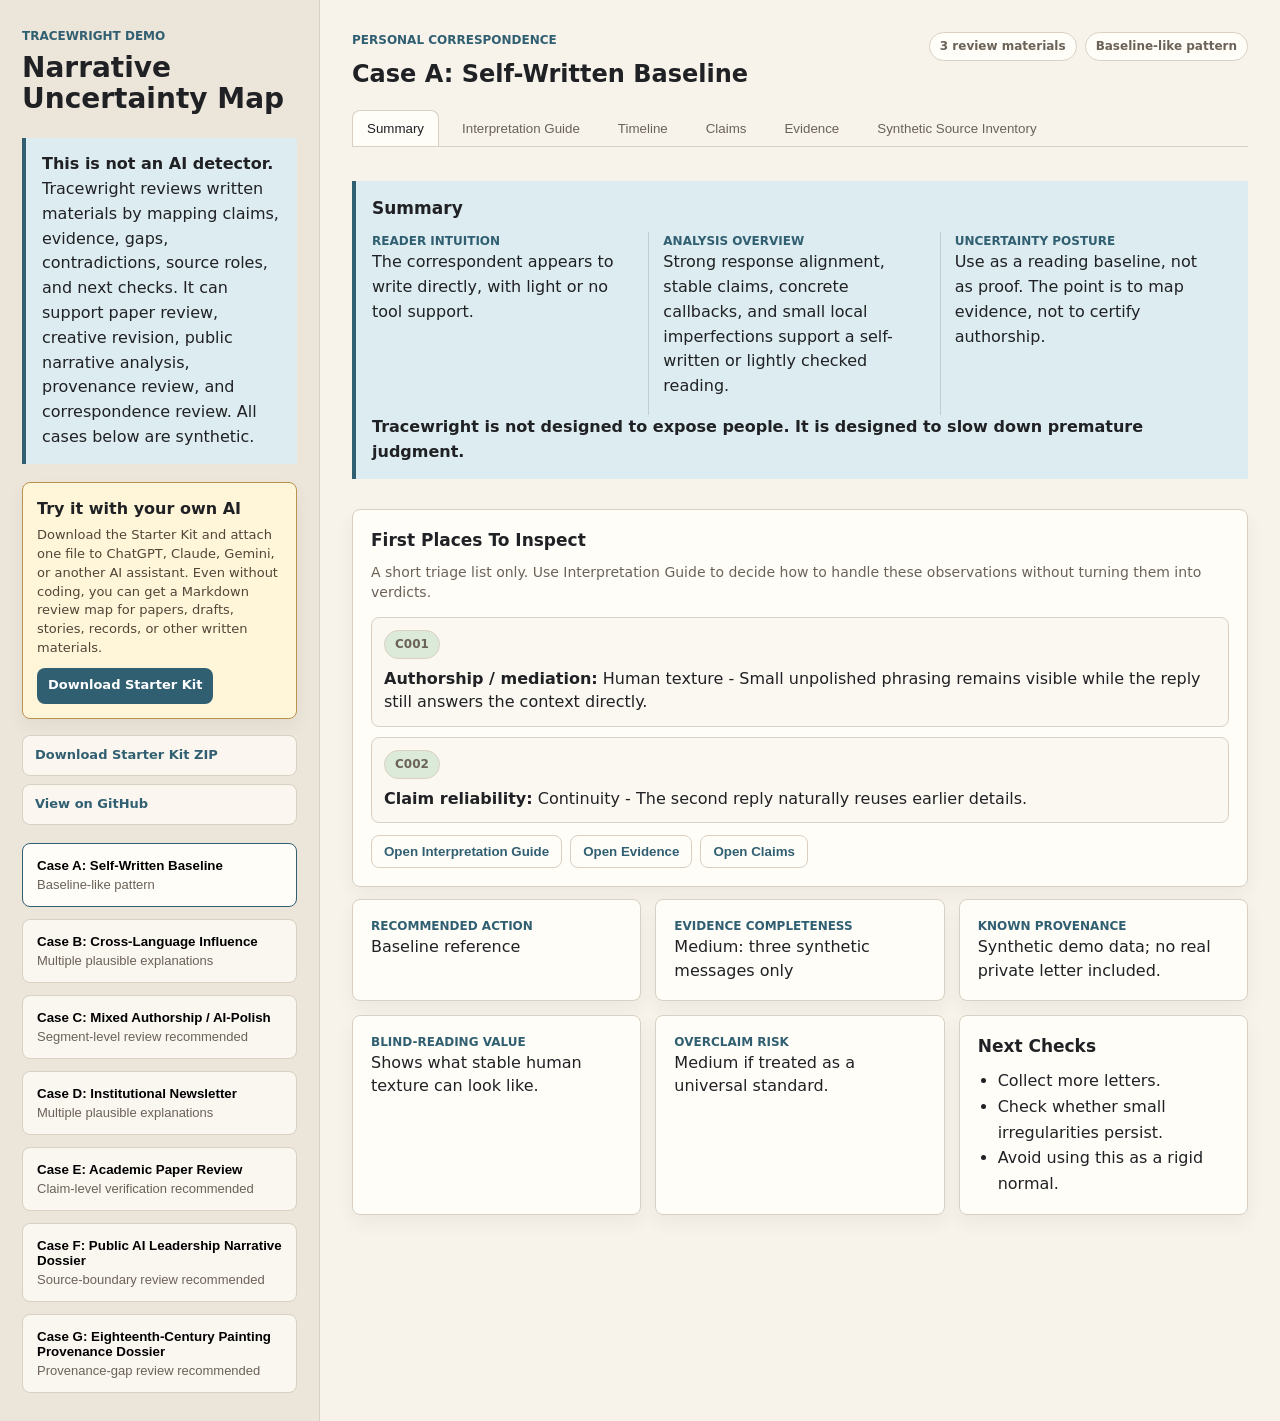
==== demo/index.html @ 45eaa17b "Highlight broad review use and starter kit" ====
<!doctype html>
<html lang="en">
<head>
  <meta charset="utf-8">
  <meta name="viewport" content="width=device-width, initial-scale=1">
  <title>Tracewright Narrative Uncertainty Map Demo</title>
  <style>
    :root {
      --paper: #f7f3eb;
      --panel: #fffdf8;
      --ink: #202124;
      --muted: #6b6258;
      --line: #d9d0c3;
      --accent: #315f72;
      --blue: #d7e3f5;
      --green: #dcebd9;
      --yellow: #f5e8bd;
      --orange: #f3cfaa;
      --gray: #e7e3dd;
      --red: #efd0c8;
      --shadow: 0 8px 18px rgba(35,31,26,.05);
    }

    * { box-sizing: border-box; }
    body {
      margin: 0;
      background: var(--paper);
      color: var(--ink);
      font-family: "Segoe UI", system-ui, sans-serif;
      line-height: 1.45;
    }
    .shell { display: grid; grid-template-columns: 320px 1fr; min-height: 100vh; }
    aside {
      padding: 28px 22px;
      background: #ece5d9;
      border-right: 1px solid var(--line);
    }
    main { padding: 32px; max-width: 1220px; }
    h1, h2, h3, p { margin-top: 0; }
    h1 { font-size: 28px; line-height: 1.1; }
    h2 { margin-bottom: 4px; }
    h3 { margin-bottom: 10px; font-size: 17px; }
    .kicker {
      margin: 0 0 8px;
      color: var(--accent);
      font-size: 12px;
      font-weight: 800;
      letter-spacing: 0;
      text-transform: uppercase;
    }
    .notice, .summary-overview {
      border-left: 4px solid var(--accent);
      background: #dcecf0;
      padding: 14px 16px;
      margin: 18px 0;
      line-height: 1.55;
    }
    .starter-card {
      border: 1px solid #b99250;
      border-radius: 8px;
      background: #fff6d9;
      padding: 14px;
      margin: 14px 0 16px;
      box-shadow: var(--shadow);
    }
    .starter-card strong { display: block; margin-bottom: 6px; }
    .starter-card p { margin-bottom: 10px; color: #504638; font-size: 13px; }
    .starter-card a {
      display: inline-flex;
      align-items: center;
      justify-content: center;
      min-height: 36px;
      border-radius: 8px;
      background: #315f72;
      color: #fff;
      padding: 8px 11px;
      font-size: 13px;
      font-weight: 800;
      text-decoration: none;
    }
    .resource-links { display: grid; gap: 8px; margin: 12px 0 18px; }
    .resource-links a {
      display: block;
      border: 1px solid var(--line);
      border-radius: 8px;
      background: rgba(255,253,248,.78);
      padding: 10px 12px;
      color: var(--accent);
      font-size: 13px;
      font-weight: 800;
      text-decoration: none;
    }
    .case-list, .stack { display: grid; gap: 12px; }
    .case-button {
      width: 100%;
      border: 1px solid var(--line);
      border-radius: 8px;
      background: rgba(255,253,248,.75);
      padding: 14px;
      text-align: left;
      cursor: pointer;
    }
    .case-button.active { border-color: var(--accent); background: var(--panel); }
    .case-button span { display: block; margin-top: 4px; color: var(--muted); font-size: 13px; }
    .header { display: flex; justify-content: space-between; gap: 16px; margin-bottom: 14px; }
    .status { display: flex; gap: 8px; flex-wrap: wrap; justify-content: flex-end; align-content: flex-start; }
    .tag, .flag {
      display: inline-flex;
      align-items: center;
      border: 1px solid var(--line);
      border-radius: 999px;
      min-height: 28px;
      padding: 5px 10px;
      background: var(--panel);
      color: var(--muted);
      font-size: 12px;
      font-weight: 700;
    }
    .green { background: var(--green); }
    .yellow { background: var(--yellow); }
    .orange { background: var(--orange); }
    .blue { background: var(--blue); }
    .gray { background: var(--gray); }
    .red { background: var(--red); }
    .tabs { display: flex; gap: 8px; flex-wrap: wrap; border-bottom: 1px solid var(--line); margin-bottom: 16px; }
    .tab {
      border: 1px solid transparent;
      border-bottom: 0;
      border-radius: 8px 8px 0 0;
      background: transparent;
      padding: 10px 14px;
      color: var(--muted);
      cursor: pointer;
    }
    .tab.active { border-color: var(--line); background: var(--panel); color: var(--ink); }
    .view { display: none; }
    .view.active { display: block; }
    .panel, .card {
      border: 1px solid var(--line);
      border-radius: 8px;
      background: var(--panel);
      box-shadow: var(--shadow);
    }
    .panel, .body { padding: 18px; }
    .panel-note { color: var(--muted); font-size: 14px; }
    .grid { display: grid; grid-template-columns: repeat(2, minmax(0, 1fr)); gap: 14px; }
    .tri { grid-template-columns: repeat(3, minmax(0, 1fr)); }
    .overview-grid { display: grid; grid-template-columns: repeat(3, minmax(0, 1fr)); gap: 14px; }
    .overview-grid article { border-right: 1px solid rgba(49,95,114,.2); padding-right: 12px; }
    .overview-grid article:last-child { border-right: 0; }
    .overview-grid span { display: block; color: var(--accent); font-size: 12px; font-weight: 800; text-transform: uppercase; }
    .overview-note { margin-bottom: 0; font-weight: 700; }
    .review-guide { display: grid; gap: 16px; }
    .guide-layout { display: grid; grid-template-columns: minmax(0, 1.45fr) minmax(260px, .55fr); gap: 14px; }
    .attention-panel, .legend-panel { border: 1px solid var(--line); border-radius: 8px; background: #fbf8f1; padding: 14px; }
    .attention-bars { display: grid; gap: 9px; margin: 10px 0 14px; }
    .bar { display: grid; grid-template-columns: 180px 1fr 52px; gap: 10px; align-items: center; }
    .track { height: 10px; border-radius: 999px; background: #ece5d9; overflow: hidden; }
    .fill { height: 100%; border-radius: 999px; }
    .fill.review { background: #af6e4d; }
    .fill.mediated { background: #567ca0; }
    .fill.anchor { background: #62835f; }
    .fill.claims { background: #b79b49; }
    .attention-definitions { display: grid; gap: 8px; margin: 10px 0 16px; color: var(--muted); font-size: 14px; }
    .attention-definitions p { margin-bottom: 0; }
    .texture-evidence-grid { display: grid; grid-template-columns: repeat(2, minmax(0, 1fr)); gap: 12px; margin: 14px 0 16px; }
    .texture-evidence-list { border: 1px solid var(--line); border-radius: 8px; background: #fffaf0; padding: 12px; }
    .texture-evidence-list h4 { margin: 0 0 8px; color: var(--muted); font-size: 12px; text-transform: uppercase; }
    .texture-evidence-item { display: grid; grid-template-columns: auto minmax(0, 1fr); gap: 6px 8px; width: 100%; border: 0; border-top: 1px solid var(--line); background: transparent; padding: 10px 0; text-align: left; cursor: pointer; }
    .texture-evidence-item:first-of-type { border-top: 0; }
    .texture-evidence-item strong { min-width: 0; overflow-wrap: anywhere; font-size: 13px; }
    .texture-evidence-item small { grid-column: 1 / -1; color: var(--muted); line-height: 1.45; }
    .texture-evidence-item .axis-source { grid-column: 1 / -1; color: var(--muted); font-size: 11px; font-weight: 800; text-transform: uppercase; }
    .texture-badge { display: inline-flex; align-items: center; min-height: 28px; border: 1px solid var(--line); border-radius: 8px; padding: 5px 9px; margin-left: 4px; color: var(--ink); font-size: 12px; font-weight: 800; }
    .evidence-card-focus { outline: 3px solid rgba(36, 105, 121, 0.45); outline-offset: 4px; box-shadow: 0 0 0 7px rgba(36, 105, 121, 0.12); }
    .legend-list { display: grid; gap: 10px; }
    .legend-item p { margin: 6px 0 0; color: var(--muted); font-size: 13px; }
    .focus-list { display: grid; gap: 10px; }
    .focus-item { border: 1px solid var(--line); border-radius: 8px; background: #fbf8f1; padding: 12px; }
    .focus-item p { margin: 8px 0 0; }
    .guide-actions { display: flex; flex-wrap: wrap; gap: 8px; margin-top: 12px; }
    .interpretation-grid { display: grid; grid-template-columns: minmax(0, 1fr) minmax(0, 1fr); gap: 14px; }
    .principle-grid { display: grid; grid-template-columns: repeat(4, minmax(0, 1fr)); gap: 12px; }
    .principle-card { border: 1px solid var(--line); border-radius: 8px; background: #fbf8f1; padding: 14px; }
    .principle-card p { margin-bottom: 0; color: var(--muted); font-size: 14px; }
    .handling-grid { display: grid; grid-template-columns: repeat(3, minmax(0, 1fr)); gap: 12px; }
    .handling-card { border: 1px solid var(--line); border-radius: 8px; background: #fffaf0; padding: 14px; }
    .handling-card p { margin-bottom: 0; color: var(--muted); font-size: 14px; }
    .text-button {
      border: 1px solid var(--line);
      border-radius: 8px;
      background: var(--panel);
      padding: 8px 12px;
      color: var(--accent);
      font-weight: 700;
      cursor: pointer;
    }
    .screening-grid { display: grid; grid-template-columns: repeat(3, minmax(0, 1fr)); gap: 14px; }
    .screening-card p { margin-bottom: 0; }
    .guide-list { margin: 8px 0 0; padding-left: 20px; line-height: 1.6; }
    .message { display: grid; grid-template-columns: 190px 1fr; }
    .message.context { background: #f2f0ec; border-style: dashed; opacity: .82; }
    .meta { padding: 18px; border-right: 1px solid var(--line); background: rgba(236,229,217,.5); }
    .flag-row { display: flex; gap: 8px; flex-wrap: wrap; }
    blockquote { margin: 0 0 14px; border-left: 4px solid var(--accent); background: #f4efe5; padding: 14px 16px; line-height: 1.6; }
    .marked { margin: 14px 0; border: 1px solid var(--line); border-radius: 8px; background: #fffaf0; padding: 14px; }
    .mark { display: grid; grid-template-columns: 180px 170px 1fr; gap: 10px; margin-top: 10px; }
    code { background: var(--orange); border-radius: 6px; padding: 4px 7px; white-space: normal; }
    .box { border: 1px solid var(--line); border-radius: 8px; background: #fbf8f1; padding: 14px; }
    .source-table { width: 100%; border-collapse: collapse; }
    .source-table th, .source-table td { border-bottom: 1px solid var(--line); padding: 12px; text-align: left; vertical-align: top; }
    .source-table th { color: var(--muted); font-size: 12px; text-transform: uppercase; }
    .claim-status { min-width: 130px; }
    @media (max-width: 980px) {
      .shell, .message, .grid, .tri, .mark, .overview-grid, .guide-layout, .screening-grid, .interpretation-grid, .principle-grid, .handling-grid { grid-template-columns: 1fr; }
      .texture-evidence-grid { grid-template-columns: 1fr; }
      main { padding: 22px; }
      aside { border-right: 0; border-bottom: 1px solid var(--line); }
      .bar { grid-template-columns: 1fr; }
      .header { display: block; }
      .status { justify-content: flex-start; }
    }
  </style>
</head>
<body>
  <div class="shell">
    <aside>
      <p class="kicker">Tracewright Demo</p>
      <h1>Narrative Uncertainty Map</h1>
      <div class="notice">
        <strong>This is not an AI detector.</strong><br>
        Tracewright reviews written materials by mapping claims, evidence, gaps, contradictions, source roles, and next checks. It can support paper review, creative revision, public narrative analysis, provenance review, and correspondence review. All cases below are synthetic.
      </div>
      <div class="starter-card">
        <strong>Try it with your own AI</strong>
        <p>Download the Starter Kit and attach one file to ChatGPT, Claude, Gemini, or another AI assistant. Even without coding, you can get a Markdown review map for papers, drafts, stories, records, or other written materials.</p>
        <a href="downloads/tracewright-narrative-starter-kit-v0.2.zip" download>Download Starter Kit</a>
      </div>
      <div class="resource-links">
        <a href="downloads/tracewright-narrative-starter-kit-v0.2.zip" download>Download Starter Kit ZIP</a>
        <a href="https://github.com/ayakoredon/tracewright-narrative-uncertainty-map">View on GitHub</a>
      </div>
      <div id="caseList" class="case-list"></div>
    </aside>
    <main>
      <header class="header">
        <div>
          <p class="kicker" id="stage">Demo case</p>
          <h2 id="name">Case</h2>
        </div>
        <div class="status">
          <span class="tag" id="count">0 materials</span>
          <span class="tag" id="level">Review posture</span>
        </div>
      </header>
      <nav class="tabs">
        <button class="tab active" data-view="summary">Summary</button>
        <button class="tab" data-view="interpretation">Interpretation Guide</button>
        <button class="tab" data-view="timeline">Timeline</button>
        <button class="tab" data-view="claims">Claims</button>
        <button class="tab" data-view="evidence">Evidence</button>
        <button class="tab" data-view="sources">Synthetic Source Inventory</button>
      </nav>
      <section id="summary" class="view active"></section>
      <section id="interpretation" class="view"></section>
      <section id="timeline" class="view"></section>
      <section id="claims" class="view"></section>
      <section id="evidence" class="view"></section>
      <section id="sources" class="view"></section>
    </main>
  </div>

<script>
const cases = [
  {
    id: "baseline",
    name: "Case A: Self-Written Baseline",
    stage: "Personal correspondence",
    level: "Baseline-like pattern",
    intuition: "The correspondent appears to write directly, with light or no tool support.",
    overview: "Strong response alignment, stable claims, concrete callbacks, and small local imperfections support a self-written or lightly checked reading.",
    posture: "Use as a reading baseline, not as proof. The point is to map evidence, not to certify authorship.",
    screening: {
      recommended_action: "Baseline reference",
      evidence_completeness: "Medium: three synthetic messages only",
      known_provenance: "Synthetic demo data; no real private letter included.",
      blind_reading_value: "Shows what stable human texture can look like.",
      overclaim_risk: "Medium if treated as a universal standard.",
      next_checks: ["Collect more letters.", "Check whether small irregularities persist.", "Avoid using this as a rigid normal."]
    },
    guide: {
      texture: { human: 4, machine: 1, total: 5 },
      lanes: { authorship: 2, claims: 2, disclosure: 1, total: 5, pressure: "Low" },
      focus: [
        ["green", "C001", "Authorship / mediation", "Human texture", "Small unpolished phrasing remains visible while the reply still answers the context directly."],
        ["green", "C002", "Claim reliability", "Continuity", "The second reply naturally reuses earlier details."]
      ]
    },
    claims: [
      ["Works in a local technical business.", "Verifiable background claim", "First appeared", "Stable"],
      ["Learned Japanese for personal reasons.", "Self-history claim", "Repeated with detail", "Stable"],
      ["May use grammar checking.", "Tool-use possibility", "Unknown", "Ask only if relevant"]
    ],
    messages: [
      ["A001", "Reviewer / context", "context", "2026-04-01", "synthetic:A001", "The reviewer asks about local work, music, and language learning.", ["Context only"]],
      ["C001", "Correspondent / target", "target", "2026-04-03", "synthetic:C001", "The correspondent answers directly, gives concrete work details, and asks a specific return question.", ["Stable", "Direct response", "Human texture"]],
      ["C002", "Correspondent / target", "target", "2026-04-10", "synthetic:C002", "The second reply reuses earlier details naturally and keeps the same uneven but fluent style.", ["Continuity", "Stable style"]]
    ],
    evidence: [
      ["Human Texture", "green", "synthetic:C001", "I tried to explain it better, but maybe I make the sentence too long...", [["make the sentence too long", "non-native phrasing", "A small local irregularity remains in an otherwise clear sentence."]], ["The phrase is clear but not polished flat.", "The writer process is visible.", "This supports human texture but does not prove authorship."], ["A tool could preserve original phrasing.", "A non-native writer may also use grammar checking."], "human"]
    ]
  },
  {
    id: "translation",
    name: "Case B: Cross-Language Influence",
    stage: "Personal correspondence",
    level: "Multiple plausible explanations",
    intuition: "The voice feels personal, but the English surface may be translation-supported.",
    overview: "Specific memories and continuity appear alongside collocation and syntax that may show source-language transfer.",
    posture: "Do not treat translation as deception. Ask what layer was translated, checked, or rewritten.",
    screening: {
      recommended_action: "Writing-workflow clarification",
      evidence_completeness: "Medium",
      known_provenance: "Synthetic demo data.",
      blind_reading_value: "Shows how cross-language influence differs from AI-polished composition.",
      overclaim_risk: "High if cross-language English is treated as AI generation.",
      next_checks: ["Ask writing-language workflow gently.", "Compare supported and unsupported passages.", "Track continuity independent of grammar."]
    },
    guide: {
      texture: { human: 3, machine: 2, total: 5 },
      lanes: { authorship: 3, claims: 1, disclosure: 2, total: 5, pressure: "Moderate" },
      focus: [
        ["blue", "C001", "Authorship / mediation", "Cross-language influence", "The English surface has local friction, but the content remains personal and responsive."],
        ["yellow", "C001", "Disclosure / provenance", "Workflow unknown", "The next useful question is how the text was written or translated."]
      ]
    },
    claims: [
      ["Writes in English or translates into English.", "Process claim", "Unknown", "Verify gently"],
      ["Has personal memories connected to the topic.", "Experience claim", "Supported by detail", "Stable"],
      ["The English surface reflects source-language influence.", "Analytic observation", "Observed once", "Low-confidence"]
    ],
    messages: [
      ["A001", "Reviewer / context", "context", "2026-04-04", "synthetic:A001", "The reviewer asks whether the correspondent writes directly in English or translates.", ["Context only"]],
      ["C001", "Correspondent / target", "target", "2026-04-06", "synthetic:C001", "The correspondent gives a personal answer but uses unusual collocations and direct source-language structure.", ["Cross-language influence", "Stable", "Verify gently"]]
    ],
    evidence: [
      ["Cross-Language Influence", "blue", "synthetic:C001", "I am respectful for this old music, but I cannot imagine how it is living in your day.", [["respectful for", "preposition drift", "Clear meaning, unusual English collocation."], ["how it is living", "source-language shaping", "Possibly source-language structure carried into English."]], ["The content is personal and responsive.", "The English surface contains local non-native friction.", "This supports cross-language uncertainty, not AI authorship."], ["Direct non-native English.", "Machine translation with light editing.", "Human translation preserving source structure."], "human"]
    ]
  },
  {
    id: "mixed",
    name: "Case C: Mixed Authorship / AI-Polish",
    stage: "Correspondence plus domain content",
    level: "Segment-level review recommended",
    intuition: "Short domain-specific parts feel personal; longer reflective passages feel polished.",
    overview: "Operational domain details remain grounded, while longer reflective passages show editorial or AI-polish signals.",
    posture: "Avoid one label for the whole person. Separate domain turns, emotional response, and polished prose.",
    screening: {
      recommended_action: "Segment-level review",
      evidence_completeness: "Medium-high",
      known_provenance: "Synthetic demo data.",
      blind_reading_value: "Shows why mixed-composition analysis matters.",
      overclaim_risk: "High if the polished passage is used to judge every message.",
      next_checks: ["Compare short and long segments.", "Ask drafting workflow naturally.", "Preserve domain-specific evidence separately."]
    },
    guide: {
      texture: { human: 3, machine: 4, total: 5 },
      lanes: { authorship: 4, claims: 2, disclosure: 2, total: 5, pressure: "High" },
      focus: [
        ["blue", "C001", "Authorship / mediation", "AI / editorial polish", "The reflective sentence is compact, balanced, and more polished than the operational material."],
        ["green", "C001", "Claim reliability", "Domain anchor", "The chess correction should be reviewed separately from the literary surface."]
      ]
    },
    claims: [
      ["The chess correction follows the current board state.", "Domain claim", "Source-grounded", "Stable"],
      ["The literary interpretation is polished and general.", "Style observation", "Segment-specific", "Review"],
      ["Different segments may have different creation histories.", "Mediation hypothesis", "Plausible", "Do not overclaim"]
    ],
    messages: [
      ["A001", "Reviewer / context", "context", "2026-04-05", "synthetic:A001", "The reviewer asks about a novel and continues a slow chess game.", ["Context only"]],
      ["C001", "Correspondent / target", "target", "2026-04-06", "synthetic:C001", "The reply contains a precise chess correction and a polished literary reflection.", ["Domain anchor", "AI/editorial polish?", "Segment split"]]
    ],
    evidence: [
      ["AI / Editorial Polish", "blue", "synthetic:C001", "The refuge becomes a quiet cage, a poetic punishment for refusing growth.", [["quiet cage", "aphoristic polish", "Compact literary metaphor."], ["poetic punishment", "balanced evaluative phrase", "Smooth review-like cadence."]], ["The prose is more polished than earlier operational messages.", "The same message also contains domain-specific handling.", "This supports a mixed-composition hypothesis."], ["Careful human drafting.", "Human prose edited by AI.", "AI-generated reflection plus personal insertion."], "machine"],
      ["Domain Authorship Anchor", "green", "synthetic:C001", "You wrote Nd2, but from this position I think you meant Nbd2.", [["Nbd2", "domain-specific correction", "Requires tracking the game state."]], ["The correction is operational and specific.", "It differs from the polished literary cadence.", "Analyze it separately from the prose surface."], ["A domain tool could assist, but no evidence requires that."], "human"]
    ]
  },
  {
    id: "newsletter",
    name: "Case D: Institutional Newsletter",
    stage: "Public document",
    level: "Multiple plausible explanations",
    intuition: "No reader intuition supplied. Blind review mode.",
    overview: "The document appears source-rich and institutionally edited. Final English may include translation, editorial smoothing, or AI assistance.",
    posture: "Separate source provenance, fact-checking, cross-language surface, and final prose polish.",
    screening: {
      recommended_action: "Workflow review",
      evidence_completeness: "Medium",
      known_provenance: "Synthetic demo data modeled as a public newsletter.",
      blind_reading_value: "Shows how this method can extend beyond personal letters.",
      overclaim_risk: "High if polished institutional English is treated as AI authorship.",
      next_checks: ["Compare source notes and final article.", "Ask whether translation or AI tools were used.", "Fact-check claims separately."]
    },
    guide: {
      texture: { human: 3, machine: 3, total: 5 },
      lanes: { authorship: 3, claims: 4, disclosure: 3, total: 5, pressure: "Moderate" },
      focus: [
        ["green", "D001", "Claim reliability", "Source-backed specificity", "Material details point to a source layer that should be kept separate from the final prose layer."],
        ["yellow", "D001", "Authorship / mediation", "Low-confidence surface signal", "Formal collocations are weak clues without workflow evidence."]
      ]
    },
    claims: [
      ["The cassette contains two platform versions.", "Material fact", "Source-backed", "Verify with archive record"],
      ["The materials are available for consultation.", "Access claim", "Public-facing", "Verify"],
      ["Final English may hide source-language workflow.", "Method caution", "Low-confidence", "Use provenance evidence"]
    ],
    messages: [
      ["D001", "Document / target", "target", "2026-04-20", "synthetic:D001", "A public newsletter combines archive object metadata, historical framing, and a polished support appeal.", ["Institutional template", "Archive specificity", "Editorial polish"]]
    ],
    evidence: [
      ["Source-Backed Specificity", "green", "synthetic:D001", "The original cassette contains two platform versions on opposite sides, catalogued under the same acquisition record.", [["opposite sides", "material detail", "Physical-object detail suggests source notes or archive knowledge."], ["acquisition record", "provenance cue", "Links final prose to archival practice."]], ["The detail is too specific for generic promotional prose.", "It may come from human notes later edited or translated.", "Source layer and sentence layer should be separated."], ["A well-prompted AI could rewrite supplied source notes."], "human"],
      ["Low-Confidence Surface Signal", "yellow", "synthetic:D001", "These materials served for the preparation of this article and are available for consultation.", [["served for the preparation", "collocation heaviness", "Possible translation or institutional English; low confidence."], ["available for consultation", "formal register", "Could be human institutional phrasing."]], ["Final English is clean enough that source language is not detectable with confidence.", "Small collocation clues are weak alone.", "Workflow evidence matters more than surface guessing."], ["Human non-native English.", "Human translation.", "LLM translation plus human check.", "Institutional style."], "none"]
    ]
  },
  {
    id: "academic",
    name: "Case E: Academic Paper Review",
    stage: "Research article",
    level: "Claim-level verification recommended",
    intuition: "No reader intuition supplied. Blind review mode.",
    overview: "The paper has a coherent scholarly surface, but several claims require source-level verification before the argument should be relied on.",
    posture: "Separate prose polish from research reliability. A fluent academic surface can coexist with weak methods, unsupported citations, or overgeneralized conclusions.",
    screening: {
      recommended_action: "Claim-level verification before citation or reuse",
      evidence_completeness: "Medium: abstract, method excerpt, and conclusion excerpt only",
      known_provenance: "Synthetic demo paper; no real unpublished manuscript included.",
      blind_reading_value: "Shows how the same framework can review academic material without reducing it to authorship.",
      overclaim_risk: "High if polished prose is mistaken for methodological strength.",
      next_checks: ["Trace each quantitative claim to method and table support.", "Check whether cited studies actually support the operational definition.", "Ask for dataset, inclusion criteria, and coding protocol."]
    },
    guide: {
      texture: { human: 2, machine: 3, total: 5 },
      lanes: { authorship: 2, claims: 5, disclosure: 1, total: 5, pressure: "High" },
      focus: [
        ["orange", "P002", "Claim reliability", "Method specificity gap", "The sample and coding procedure are not detailed enough to carry the conclusion."],
        ["orange", "P003", "Claim reliability", "Overgeneralization risk", "A limited corpus is used to make a broad institutional workflow claim."],
        ["blue", "P001", "Authorship / mediation", "Polished academic surface", "The prose is smooth, but that is secondary to evidence support."]
      ]
    },
    claims: [
      ["The study uses a 42-document corpus.", "Method claim", "Partially specified", "Verify sampling protocol"],
      ["The proposed review workflow improved analyst accuracy by 31%.", "Quantitative result", "Requires table support", "Verify"],
      ["The findings generalize to institutional review workflows.", "Scope claim", "Overextended from excerpt", "Review"],
      ["Prior studies establish the same operational definition of narrative provenance.", "Citation claim", "Citation support unknown", "Verify cited sources"]
    ],
    messages: [
      ["P001", "Paper / abstract", "target", "2026-05-02", "synthetic:P001", "The abstract introduces a narrative-provenance review method and reports improved analyst performance.", ["Scholarly surface", "Quantitative claim", "Claim review"]],
      ["P002", "Paper / methods", "target", "2026-05-02", "synthetic:P002", "The methods section describes a 42-document corpus but gives limited sampling and coding detail.", ["Method gap", "Verify dataset"]],
      ["P003", "Paper / conclusion", "target", "2026-05-02", "synthetic:P003", "The conclusion generalizes from the limited corpus to institutional review workflows.", ["Scope expansion", "Review"]]
    ],
    evidence: [
      ["Method Specificity Gap", "orange", "synthetic:P002", "We selected forty-two documents representative of the field and coded them for provenance ambiguity.", [["representative of the field", "sampling claim", "The population and selection method are not defined."], ["coded them", "method compression", "No coder count, codebook, or agreement metric is visible in the excerpt."]], ["The sentence makes a methodological claim but leaves the sampling frame underspecified.", "The reader cannot yet tell whether the corpus supports the result.", "This is a claim-reliability issue, not an authorship judgment."], ["Details may appear elsewhere in the paper.", "Supplementary materials may contain the protocol.", "This may be an excerpt-level limitation."], "none"],
      ["Overgeneralization Risk", "orange", "synthetic:P003", "These results demonstrate that narrative-provenance mapping can improve institutional review workflows across domains.", [["demonstrate", "strong causal verb", "The excerpt supports caution better than proof."], ["across domains", "scope expansion", "The claim reaches beyond the visible corpus description."]], ["The conclusion uses stronger language than the visible method supports.", "This should prompt source and scope review before citation.", "The issue is evidential strength rather than whether the prose is human or AI-written."], ["The full paper may include cross-domain validation.", "The authors may be using demonstration in a softer rhetorical sense."], "machine"],
      ["Citation Support Check", "yellow", "synthetic:P001", "Prior work has established narrative provenance as a stable operational category.", [["established", "citation strength", "A broad literature claim needs source-level checking."], ["stable operational category", "definition claim", "The definition may vary across fields."]], ["The phrase signals a literature-foundation claim.", "A reviewer should inspect whether the cited sources actually use the same definition.", "This belongs in the claim lane even if the writing style is polished."], ["The literature review may define the term carefully later.", "The abstract may compress a nuanced discussion."], "none"]
    ]
  },
  {
    id: "public_figures",
    name: "Case F: Public AI Leadership Narrative Dossier",
    stage: "Public-source narrative review",
    level: "Source-boundary review recommended",
    intuition: "No private reader intuition supplied. This demo uses public materials about AI leaders to show how Tracewright separates authored statements, corporate pages, external reporting, adversarial sources, and source-inventory gaps.",
    overview: "The useful question is not whether one public figure is consistent or inconsistent in the abstract. The review task is to map which source said what, in what role, at what time, and with what evidentiary weight.",
    posture: "Do not collapse a public person, their company, a news report, a competitor statement, and a technical paper into one flat narrative. Treat this as source-boundary and chronology review, not personality judgment.",
    screening: {
      recommended_action: "Source-boundary and chronology review",
      evidence_completeness: "Low-medium: representative public sources only, not a complete biography or fact investigation",
      known_provenance: "Public web materials: authored essays/posts, company pages, collective open letters, and external or adversarial sources.",
      blind_reading_value: "Shows how the same uncertainty-map method can review public narratives without becoming a reputational verdict.",
      overclaim_risk: "High if company claims, reported remarks, external allegations, and adversarial statements are attributed directly to a person without source-role labels.",
      next_checks: ["Keep direct authored texts separate from company policy pages.", "Treat external reporting and adversarial statements as attributed sources, not settled fact.", "Build dated timelines before asserting contradiction.", "Use primary filings, transcripts, or full article text before escalating claims."]
    },
    guide: {
      texture: { human: 4, machine: 2, total: 5 },
      lanes: { authorship: 4, claims: 5, disclosure: 4, total: 5, pressure: "High" },
      focus: [
        ["orange", "PF003", "Disclosure / provenance", "Source-role boundary", "A competitor or adversarial company page can be evidence-bearing while still requiring attribution and corroboration."],
        ["orange", "PF004", "Claim reliability", "Chronology pressure", "A public safety posture and later product acceleration should be reviewed as a dated implementation question, not as an instant contradiction."],
        ["blue", "PF002", "Authorship / mediation", "Corporate-policy layer", "Company policy pages may reflect an organization, not one individual author's personal statement."]
      ]
    },
    claims: [
      ["Authored essays or blog posts can support a person's stated position at a date.", "Source-boundary claim", "Supported by public sources", "Stable"],
      ["Corporate policy pages should not automatically be treated as single-person statements.", "Method claim", "General review rule", "Stable"],
      ["External reporting and adversarial statements require attribution and corroboration.", "Reliability claim", "High-priority rule", "Review"],
      ["Apparent changes in AI policy posture should be tested through chronology before being called contradictions.", "Chronology claim", "Review method", "Review"]
    ],
    messages: [
      ["PF001", "Authored essay / public post", "target", "2024-2026", "public:authored-essays", "Representative authored materials include Dario Amodei essays and Sam Altman blog posts. They can anchor dated self-positioning but not every company action.", ["Authored layer", "Date anchor"]],
      ["PF002", "Company policy / product page", "target", "2025-2026", "public:company-pages", "Representative company materials include Anthropic policy pages and xAI product/company pages. They show organizational posture and implementation claims.", ["Corporate layer", "Implementation claim"]],
      ["PF003", "External or adversarial source", "target", "2024-2026", "public:external-sources", "External reporting, open letters, and competitor statements may be important, but each needs role labeling and corroboration.", ["Source boundary", "Attribution required"]],
      ["PF004", "Chronology map", "target", "2023-2026", "public:timeline", "A public narrative may change over time as models, companies, law, risk perception, and competition change. The first review step is dated mapping.", ["Chronology", "Review pressure"]]
    ],
    evidence: [
      ["Authored-position anchor", "green", "public:authored-essays", "A signed essay or personal blog post can anchor that a person publicly held or framed a position at a given time.", [["signed essay", "source role", "Authored text is stronger for self-positioning than for proving implementation."], ["at a given time", "chronology", "The date matters before consistency is assessed."]], ["This is useful human/source texture because the source role is clear.", "It should not be expanded to every corporate action or later media narrative.", "The review should preserve the distinction between position, aspiration, and implementation."], ["A post may be edited, ghost-edited, or strategically framed.", "A public post may omit internal constraints or later changes."], "human"],
      ["Corporate-policy boundary", "blue", "public:company-pages", "Company pages and policy announcements can describe commitments, product posture, or safety processes, but they are organizational documents.", [["company pages", "organizational source", "Do not treat as a single individual's direct authored claim."], ["commitments", "implementation claim", "Requires evidence of actual process or enforcement."]], ["The source can be public and useful while still being role-bound.", "This belongs in Disclosure / provenance because authority depends on source type.", "Tracewright should keep the corporate layer visible."], ["The leader may have approved the page.", "A policy may reflect legal, communications, or team drafting."], "machine"],
      ["Adversarial-source warning", "orange", "public:adversarial-source", "A competitor statement, lawsuit-position page, or strongly interested source may contain useful documents while still requiring attribution and corroboration.", [["competitor statement", "source boundary", "Evidence-bearing does not mean neutral."], ["requires attribution", "handling rule", "Claims should remain attached to the source until checked."]], ["This is a central public-figure dossier risk.", "The source may contain real records, but framing can be strategic.", "The dashboard should prevent the reader from silently absorbing it as neutral biography."], ["The adversarial source may be accurate.", "The opposing side may dispute or contextualize it.", "Court filings or primary documents may settle part of the record."], "none"],
      ["Chronology / implementation pressure", "orange", "public:timeline", "A safety-warning statement, later product launch, government deployment claim, or regulation proposal may look inconsistent unless placed in a dated timeline with role labels.", [["safety-warning statement", "early posture", "Could be collective, personal, or company-level."], ["later product launch", "implementation layer", "Should be compared with actual safeguards and dates."], ["dated timeline", "review method", "Chronology comes before contradiction."]], ["The same person can hold risk concerns while building products; that is tension, not automatically contradiction.", "The review should ask whether implementation evidence matches the public risk posture.", "This card shows how Tracewright slows reputational judgment."], ["The timeline may reveal a genuine contradiction.", "Product or policy details may resolve the tension.", "External reporting may be incomplete."], "human"]
    ]
  },
  {
    id: "painting_provenance",
    name: "Case G: Eighteenth-Century Painting Provenance Dossier",
    stage: "Art provenance review",
    level: "Provenance-gap review recommended",
    intuition: "No private collector file is included. This synthetic case shows how Tracewright can review a mixed dossier around an old painting without turning uncertainty into a verdict about authenticity or ownership.",
    overview: "The dossier contains several useful anchors, but the chain is not continuous. A studio ledger, a nineteenth-century diary, an auction record, a wartime gap, a later researcher note, and a conservation memo each answer different questions and carry different evidentiary weight.",
    posture: "Do not collapse attribution, ownership history, wartime custody, and current title into one confidence label. The next responsible step is to separate source roles, date each claim, and identify which gaps are ordinary archival loss versus high-stakes provenance risk.",
    screening: {
      recommended_action: "Provenance-gap and claim-boundary review",
      evidence_completeness: "Medium-low: synthetic source excerpts only, with intentional gaps in the chain of custody",
      known_provenance: "Synthetic demo dossier; no real artwork, collector, archive, or private ownership file is included.",
      blind_reading_value: "Shows how Tracewright handles historical records, conflicting descriptions, and archival silence without forcing a binary conclusion.",
      overclaim_risk: "High if the studio ledger, diary, auction catalogue, and modern researcher note are treated as one continuous proof chain.",
      next_checks: ["Separate attribution evidence from ownership evidence.", "Compare the diary description with the auction catalogue and physical painting.", "Map the 1939-1947 gap before making any title or restitution claim.", "Ask whether the researcher note cites primary documents or repeats family tradition.", "Have a qualified provenance specialist review wartime-risk materials."]
    },
    guide: {
      texture: { human: 4, machine: 1, total: 5 },
      lanes: { authorship: 3, claims: 5, disclosure: 4, total: 5, pressure: "High" },
      focus: [
        ["orange", "PR005", "Claim reliability", "Wartime gap", "The file has no direct custody record between 1939 and 1947, so the absence itself must be recorded rather than smoothed over."],
        ["yellow", "PR003/PR004", "Claim reliability", "Diary / auction mismatch", "A diary entry and auction catalogue may refer to the same painting, but their descriptions do not align perfectly."],
        ["blue", "PR006", "Disclosure / provenance", "Researcher-note boundary", "A modern researcher's attribution note may be useful while still depending on uncited or secondary material."]
      ]
    },
    claims: [
      ["The painting may be by Elodie Marchand or her workshop, circa 1772.", "Attribution claim", "Plausible but not settled", "Specialist review"],
      ["A painting matching the current work appears in an 1849 collector diary.", "Ownership-history claim", "Partially matched", "Verify description"],
      ["Lot 37 in an 1850 auction catalogue may be the same object.", "Provenance link", "Conflicting details", "Review"],
      ["The chain of custody is undocumented between 1939 and 1947.", "Provenance-gap claim", "Explicit gap", "High attention"],
      ["A 1978 researcher note treats the attribution as likely.", "Secondary-source claim", "Source-boundary needed", "Check citations"],
      ["Pigment and canvas findings are consistent with late eighteenth-century materials.", "Material-analysis claim", "Supports date range, not authorship", "Do not overclaim"]
    ],
    messages: [
      ["PR001", "Collector file / object summary", "target", "2026-05-18", "synthetic:collector-file", "The current owner holds a small oil painting known as Woman with a Blue Ribbon, attributed in the file to Elodie Marchand, circa 1772.", ["Current file", "Attribution claim", "Context only until checked"]],
      ["PR002", "Artist record / studio ledger", "target", "1772", "synthetic:studio-ledger", "A studio ledger records a portrait of a young woman with a blue ribbon delivered to a Paris patron, but it does not include dimensions or a later owner.", ["Date anchor", "Attribution boundary"]],
      ["PR003", "Collector diary", "target", "1849", "synthetic:diary-1849", "A handwritten diary describes buying a small French portrait of a girl with blue ribbon from the de Vries family collection.", ["Ownership clue", "Human source texture"]],
      ["PR004", "Auction catalogue", "target", "1850", "synthetic:auction-1850", "An auction catalogue lists Lot 37 as Portrait of a Young Lady, French school, blue sash, but the dimensions differ from the current painting by several centimeters.", ["Possible match", "Description mismatch"]],
      ["PR005", "Wartime custody file", "target", "1939-1947", "synthetic:wartime-gap", "The dossier has insurance correspondence from 1938 and a gallery receipt from 1948, but no direct record for the war years.", ["Provenance gap", "High attention"]],
      ["PR006", "Researcher note", "target", "1978", "synthetic:research-note", "A researcher wrote that the picture is probably by Marchand, citing an old family list and stylistic comparison, but the family list is not attached.", ["Secondary source", "Citation gap"]],
      ["PR007", "Conservation memo", "target", "2026", "synthetic:conservation-memo", "A conservation memo reports canvas weave and pigment findings consistent with late eighteenth-century French materials.", ["Material anchor", "Not authorship proof"]]
    ],
    evidence: [
      ["Attribution Boundary", "yellow", "synthetic:studio-ledger", "The ledger records 'portrait of a young woman, blue ribbon, for M. Armand' in 1772, but gives no dimensions, signature reference, or later owner.", [["portrait of a young woman, blue ribbon", "descriptive overlap", "The phrase may align with the present painting but is not unique enough."], ["no dimensions", "missing identifier", "The record cannot yet be tied securely to the object."], ["no later owner", "chain break", "The ledger supports a possible origin, not continuous provenance."]], ["The ledger is an early date anchor but not a full identification.", "The description is plausible yet generic.", "Attribution and ownership history should stay separate."], ["The full ledger may contain adjacent entries.", "A patron archive may identify M. Armand.", "The present painting may be a related work rather than the same object."], "human"],
      ["Diary / Auction Mismatch", "orange", "synthetic:diary-1849 + synthetic:auction-1850", "The diary says 'a small French portrait of a girl with a blue ribbon'; the auction catalogue lists 'Portrait of a Young Lady, French school, blue sash' with dimensions that differ from the current painting.", [["blue ribbon", "possible continuity", "The motif overlaps with the current file."], ["blue sash", "description drift", "The catalogue wording may refer to a different visual feature."], ["dimensions differ", "material mismatch", "A measurable discrepancy requires checking before linking the records."]], ["The two records may describe the same object imprecisely, but the mismatch is substantive enough to flag.", "The review should compare measurements, frame changes, relining history, and catalogue conventions.", "This is a provenance-link problem, not an authenticity verdict."], ["Old catalogues may round measurements.", "A relining or frame note may explain size changes.", "The diary and auction lot may be different paintings in the same collection."], "none"],
      ["Wartime Provenance Gap", "red", "synthetic:wartime-gap", "The file moves from a 1938 insurance letter to a 1948 gallery receipt, with no direct custody record during the war years.", [["1938 insurance letter", "pre-gap anchor", "The object appears before the war-period gap."], ["1948 gallery receipt", "post-gap anchor", "The object appears after the gap."], ["no direct custody record", "archival silence", "The missing interval is the key evidence problem."]], ["A wartime gap does not prove wrongdoing, but it is a high-attention provenance issue.", "The gap should be named explicitly rather than hidden under a continuous ownership narrative.", "Qualified provenance review is needed before relying on the chain for title, sale, donation, or publication."], ["Records may have been lost.", "The object may have remained with the same family.", "External archives, customs files, or gallery stock books may close the gap."], "human"],
      ["Researcher-Note Boundary", "blue", "synthetic:research-note", "The 1978 note says 'probably Marchand' and refers to an old family list, but the list is not attached to the dossier.", [["probably Marchand", "attribution softness", "The researcher uses cautious language."], ["old family list", "missing cited source", "The supporting document is not available in the reviewed file."], ["not attached", "provenance disclosure", "The reviewer should not treat the note as if the primary source were present."]], ["A respected researcher note can be valuable, but its evidentiary weight depends on the cited material.", "The dashboard should preserve the distinction between expert opinion and visible primary evidence.", "The next action is to locate the family list or quote its contents accurately."], ["The researcher may have seen the list directly.", "The list may exist in another archive.", "The attribution may rest more on style than on documentary provenance."], "machine"],
      ["Material Analysis Anchor", "green", "synthetic:conservation-memo", "Canvas weave, ground layer, and pigment findings are consistent with late eighteenth-century French materials.", [["consistent with", "supporting language", "The memo supports compatibility, not certainty."], ["late eighteenth-century French materials", "date-range support", "Material evidence can support the period claim."], ["pigment findings", "technical anchor", "A physical examination provides a different source layer from written provenance."]], ["Technical findings help test whether the object could belong to the proposed period.", "They do not prove Marchand authorship or uninterrupted ownership.", "This card helps separate material compatibility from narrative provenance."], ["Later artists may use old materials.", "The memo may need full lab data.", "Condition history may affect interpretation."], "human"]
    ]
  }
];

let selected = cases[0].id;
let view = "summary";
const $ = (selector) => document.querySelector(selector);
const esc = (value) => String(value)
  .replaceAll("&", "&amp;")
  .replaceAll("<", "&lt;")
  .replaceAll(">", "&gt;")
  .replaceAll('"', "&quot;")
  .replaceAll("'", "&#039;");

function item() { return cases.find((demoCase) => demoCase.id === selected); }

function render() {
  renderList();
  renderHead();
  renderView();
}

function renderList() {
  $("#caseList").innerHTML = cases.map((demoCase) => `
    <button class="case-button ${demoCase.id === selected ? "active" : ""}" data-case="${esc(demoCase.id)}">
      <strong>${esc(demoCase.name)}</strong>
      <span>${esc(demoCase.level)}</span>
    </button>
  `).join("");
}

function renderHead() {
  const current = item();
  $("#stage").textContent = current.stage;
  $("#name").textContent = current.name;
  $("#count").textContent = `${current.messages.length} review materials`;
  $("#level").textContent = current.level;
}

function renderView() {
  document.querySelectorAll(".view").forEach((element) => element.classList.remove("active"));
  document.querySelectorAll(".tab").forEach((tab) => tab.classList.toggle("active", tab.dataset.view === view));
  $(`#${view}`).classList.add("active");
  ({ summary, interpretation, timeline, claims, evidence, sources }[view])();
}

function summary() {
  const current = item();
  const guide = current.guide;
  $("#summary").innerHTML = `
    <div class="stack">
      <section class="summary-overview">
        <h3>Summary</h3>
        <div class="overview-grid">
          ${overviewCell("Reader intuition", current.intuition)}
          ${overviewCell("Analysis overview", current.overview)}
          ${overviewCell("Uncertainty posture", current.posture)}
        </div>
        <p class="overview-note">Tracewright is not designed to expose people. It is designed to slow down premature judgment.</p>
      </section>
      <section class="panel">
        <h3>First Places To Inspect</h3>
        <p class="panel-note">A short triage list only. Use Interpretation Guide to decide how to handle these observations without turning them into verdicts.</p>
        <div class="focus-list">
          ${guide.focus.map((focus) => `
            <div class="focus-item">
              <span class="flag ${esc(focus[0])}">${esc(focus[1])}</span>
              <p><strong>${esc(focus[2])}:</strong> ${esc(focus[3])} - ${esc(focus[4])}</p>
            </div>
          `).join("")}
        </div>
        <div class="guide-actions">
          <button class="text-button" data-view="interpretation">Open Interpretation Guide</button>
          <button class="text-button" data-view="evidence">Open Evidence</button>
          <button class="text-button" data-view="claims">Open Claims</button>
        </div>
      </section>
      <section class="screening-grid">
        ${screeningCard("Recommended action", current.screening.recommended_action)}
        ${screeningCard("Evidence completeness", current.screening.evidence_completeness)}
        ${screeningCard("Known provenance", current.screening.known_provenance)}
        ${screeningCard("Blind-reading value", current.screening.blind_reading_value)}
        ${screeningCard("Overclaim risk", current.screening.overclaim_risk)}
        <section class="panel screening-card">
          <h3>Next Checks</h3>
          <ul class="guide-list">${current.screening.next_checks.map((check) => `<li>${esc(check)}</li>`).join("")}</ul>
        </section>
      </section>
    </div>
  `;
}

function interpretation() {
  const current = item();
  const guide = current.guide;
  $("#interpretation").innerHTML = `
    <div class="stack">
      <section class="summary-overview">
        <h3>Interpretation Guide</h3>
        <p>This tab explains how to read the dashboard. It is not a detector and not a verdict surface; it turns uncertainty into review posture, accountability, and next handling.</p>
        <p class="overview-note">Evidence first. Source roles visible. Judgment delayed until the reviewer has checked what the observation actually supports.</p>
      </section>
      <section class="principle-grid">
        ${principleCard("Not a detector", "The dashboard does not decide whether a person used AI. It shows what requires closer reading, corroboration, or context.")}
        ${principleCard("Not a verdict", "A flag is a handling cue, not a finding. A polished surface, rough texture, or contradiction cue can have several explanations.")}
        ${principleCard("Source roles matter", "Self-description, third-party reporting, legal material, institutional pages, transcripts, and drafts should not be collapsed into one voice.")}
        ${principleCard("Improve or verify", "The goal is to decide the next responsible action: verify a claim, ask a follow-up, revise a draft, add evidence, or escalate review.")}
      </section>
      <section class="panel review-guide">
        <div>
          <h3>How To Read This Case</h3>
          <p class="panel-note">These are evidence-card counts and review cues, not authenticity percentages. Ambiguous cards remain in Evidence for human review.</p>
        </div>
        <div class="guide-layout">
          <div class="attention-panel">
            <h3>Texture Axes</h3>
            <p class="panel-note">These are evidence-card counts and review cues, not authenticity percentages. Ambiguous cards remain in Evidence for human review.</p>
            <div class="attention-bars">
              ${bar("Human / source texture", guide.texture.human, guide.texture.total, "anchor")}
              ${bar("Machine / editorial cleanliness", guide.texture.machine, guide.texture.total, "mediated")}
            </div>
            <div class="attention-definitions">
              <p><strong>Human / source texture:</strong> visible writerly agency, specific source detail, revision traces, hesitation, local judgment, rough edges, or idiosyncratic phrasing.</p>
              <p><strong>Machine / editorial cleanliness:</strong> automated-synthesis or editorial surface: clean coverage, weak close reading, template flow, fast generalization, or polished prose without visible ownership.</p>
            </div>
            <div class="texture-evidence-grid">
              ${textureEvidenceList("Human / source texture evidence", "human")}
              ${textureEvidenceList("Machine / editorial cleanliness evidence", "machine")}
            </div>
            <h3>Review Lanes</h3>
            <p class="panel-note">These counts show what kind of question the evidence cards answer.</p>
            <div class="attention-bars">
              ${bar("Authorship / mediation", guide.lanes.authorship, guide.lanes.total, "mediated")}
              ${bar("Claim reliability", guide.lanes.claims, guide.lanes.total, "claims")}
              ${bar("Disclosure / provenance", guide.lanes.disclosure, guide.lanes.total, "anchor")}
              <div class="bar"><span>Review pressure</span><span class="flag ${pressureColor(guide.lanes.pressure)}">${esc(guide.lanes.pressure)}</span><strong></strong></div>
            </div>
            <div class="attention-definitions">
              <p><strong>Authorship / mediation:</strong> who shaped wording, style, continuity, translation, and final surface.</p>
              <p><strong>Claim reliability:</strong> whether stated facts, timelines, methods, identities, citations, or content claims need checking.</p>
              <p><strong>Disclosure / provenance:</strong> explicit or known information about AI use, translation, fiction, edits, source notes, or workflow.</p>
            </div>
            <div class="guide-actions">
              <button class="text-button" data-view="evidence">Open Evidence</button>
              <button class="text-button" data-view="claims">Open Claims</button>
              <button class="text-button" data-view="sources">Open Review Materials</button>
            </div>
          </div>
          <div class="legend-panel">
            <h3>Flag Legend</h3>
            <div class="legend-list">
              ${legend("green", "Stable / anchored", "Continuity, source detail, or baseline-like texture.")}
              ${legend("yellow", "Observe", "Weak or ambiguous signal; keep watching.")}
              ${legend("blue", "Mediated layer", "Translation, AI polish, workflow, or layer separation.")}
              ${legend("orange", "Review", "Meaning shift, weak support, strong tool involvement, or boundary issue.")}
              ${legend("red", "High attention", "Known heavy AI composition, major mismatch, or severe claim problem.")}
            </div>
          </div>
        </div>
      </section>
      <section class="panel">
        <h3>Handling Model</h3>
        <div class="handling-grid">
          ${handlingCard("Authorship / mediation", "Ask who shaped wording, translation, continuity, polish, and final surface. Do not convert style cues into identity claims.")}
          ${handlingCard("Claim reliability", "Ask whether factual statements, chronology, citations, methods, or public narratives need corroboration. This lane can matter even when authorship is clear.")}
          ${handlingCard("Disclosure / provenance", "Record explicit workflow information: AI use, translation, editing, fiction, source notes, institutional authorship, or known drafting process.")}
        </div>
      </section>
      <section class="panel">
        <h3>Escalation Rule</h3>
        <p class="panel-note">If an observation could affect employment, legal exposure, academic evaluation, publication, insurance, reputation, or fiduciary decisions, the dashboard should route the matter to qualified human review. Tracewright is a review map, not the final decision-maker.</p>
      </section>
    </div>
  `;
}

function principleCard(title, text) {
  return `<article class="principle-card"><h3>${esc(title)}</h3><p>${esc(text)}</p></article>`;
}

function handlingCard(title, text) {
  return `<article class="handling-card"><h3>${esc(title)}</h3><p>${esc(text)}</p></article>`;
}

function overviewCell(label, value) {
  return `<article><span>${esc(label)}</span><p>${esc(value)}</p></article>`;
}

function screeningCard(label, value) {
  return `<section class="panel screening-card"><p class="kicker">${esc(label)}</p><p>${esc(value)}</p></section>`;
}

function bar(label, value, total, className) {
  const width = total ? Math.max(0, Math.min(100, (value / total) * 100)) : 0;
  return `
    <div class="bar">
      <span>${esc(label)}</span>
      <div class="track"><div class="fill ${esc(className)}" style="width:${width}%"></div></div>
      <strong>${esc(value)}/${esc(total)}</strong>
    </div>
  `;
}

function pressureColor(level) {
  if (level === "High") return "orange";
  if (level === "Moderate") return "yellow";
  return "green";
}

function legend(level, label, description) {
  return `<div class="legend-item"><span class="flag ${esc(level)}">${esc(label)}</span><p>${esc(description)}</p></div>`;
}

function textureEvidenceList(title, axis) {
  const current = item();
  const items = current.evidence
    .map((card, index) => ({ card, index }))
    .filter((entry) => textureAxis(entry.card) === axis);
  return `
    <div class="texture-evidence-list">
      <h4>${esc(title)}</h4>
      ${items.length
        ? items.map(({ card, index }) => `
          <button class="texture-evidence-item" data-evidence-target="${esc(evidenceId(index))}">
            <span class="flag ${esc(card[1])}">${esc(card[2])}</span>
            <strong>${esc(card[0])}</strong>
            <span class="axis-source">${card[7] ? "Explicit texture-axis card" : "Inferred from evidence label/text"}</span>
            <small>${esc(card[3]).slice(0, 150)}${card[3].length > 150 ? "..." : ""}</small>
            ${card[4]?.[0]?.[0] ? `<small>Marked: ${esc(card[4][0][0]).slice(0, 120)}${card[4][0][0].length > 120 ? "..." : ""}</small>` : ""}
          </button>
        `).join("")
        : `<p class="panel-note">No explicit ${esc(title.toLowerCase())} cards in this synthetic case.</p>`}
    </div>
  `;
}

function textureAxis(card) {
  if (card[7] === "human" || card[7] === "machine") return card[7];
  if (card[7] === "none") return "none";
  const text = `${card[0]} ${card[3]}`.toLowerCase();
  const human = /human texture|source-backed|domain authorship|specificity|non-native|rough|idiosyncratic/.test(text);
  const machine = /editorial polish|machine|polished|generalization|template|smooth/.test(text);
  if (human && !machine) return "human";
  if (machine && !human) return "machine";
  return "none";
}

function textureAxisBadge(card) {
  const axis = textureAxis(card);
  if (axis === "human") return `<span class="texture-badge yellow">Human / source texture - ${card[7] ? "explicit" : "inferred"}</span>`;
  if (axis === "machine") return `<span class="texture-badge blue">Machine / editorial cleanliness - ${card[7] ? "explicit" : "inferred"}</span>`;
  return "";
}

function evidenceId(index) {
  return `evidence-${index + 1}`;
}

function timeline() {
  const current = item();
  $("#timeline").innerHTML = `<div class="stack">${current.messages.map((message) => `
    <article class="card message ${message[2] === "context" ? "context" : ""}">
      <div class="meta">
        <strong>${esc(message[0])}</strong><br>
        <span>${esc(message[1])}</span><br>
        <span>${esc(message[3])}</span><br>
        <span>${esc(message[4])}</span>
      </div>
      <div class="body">
        <p>${esc(message[5])}</p>
        <div class="flag-row">${message[6].map((flag) => `<span class="flag ${message[2] === "context" ? "gray" : "green"}">${esc(flag)}</span>`).join("")}</div>
      </div>
    </article>
  `).join("")}</div>`;
}

function claims() {
  const current = item();
  $("#claims").innerHTML = `
    <section class="panel">
      <h3>Claim Map</h3>
      <table class="source-table">
        <thead><tr><th>Claim / Observation</th><th>Type</th><th>Status</th><th>Review Posture</th></tr></thead>
        <tbody>
          ${current.claims.map((claim) => `
            <tr>
              <td>${esc(claim[0])}</td>
              <td>${esc(claim[1])}</td>
              <td class="claim-status">${esc(claim[2])}</td>
              <td><span class="flag ${claimColor(claim[3])}">${esc(claim[3])}</span></td>
            </tr>
          `).join("")}
        </tbody>
      </table>
    </section>
  `;
}

function claimColor(label) {
  return /Verify|Review|Overextended|checking/i.test(label) ? "yellow" : "green";
}

function evidence() {
  const current = item();
  $("#evidence").innerHTML = `<div class="stack">${current.evidence.map((card) => `
    <article class="card body" id="${esc(evidenceId(current.evidence.indexOf(card)))}" data-evidence-card="${esc(evidenceId(current.evidence.indexOf(card)))}">
      <div class="header">
        <div><span class="tag">${esc(card[2])}</span><h3>${esc(card[0])}</h3></div>
        <div class="flag-row">
          ${textureAxisBadge(card)}
          <span class="flag ${esc(card[1])}">${esc(card[1])}</span>
        </div>
      </div>
      <blockquote>${esc(card[3])}</blockquote>
      <section class="marked">
        <p class="kicker">Marked Text</p>
        ${card[4].map((mark) => `
          <div class="mark">
            <code>${esc(mark[0])}</code>
            <span>${esc(mark[1])}</span>
            <p>${esc(mark[2])}</p>
          </div>
        `).join("")}
      </section>
      <div class="grid">
        <section class="box"><h3>Reasoning Chain</h3><ol>${card[5].map((line) => `<li>${esc(line)}</li>`).join("")}</ol></section>
        <section class="box"><h3>Alternative Explanations</h3><ul>${card[6].map((line) => `<li>${esc(line)}</li>`).join("")}</ul></section>
      </div>
    </article>
  `).join("")}</div>`;
}

function sources() {
  const current = item();
  $("#sources").innerHTML = `
    <section class="panel">
      <h3>Synthetic Source Inventory</h3>
      <table class="source-table">
        <thead><tr><th>ID</th><th>Role</th><th>Date</th><th>Demo Source ID</th><th>Summary</th></tr></thead>
        <tbody>${current.messages.map((message) => `
          <tr>
            <td>${esc(message[0])}</td>
            <td>${esc(message[1])}</td>
            <td>${esc(message[3])}</td>
            <td>${esc(message[4])}</td>
            <td>${esc(message[5])}</td>
          </tr>
        `).join("")}</tbody>
      </table>
    </section>
  `;
}

document.addEventListener("click", (event) => {
  const caseButton = event.target.closest("[data-case]");
  if (caseButton) {
    selected = caseButton.dataset.case;
    view = "summary";
    render();
    return;
  }
  const viewButton = event.target.closest("[data-view]");
  if (viewButton) {
    view = viewButton.dataset.view;
    renderView();
  }
  const evidenceButton = event.target.closest("[data-evidence-target]");
  if (evidenceButton) {
    view = "evidence";
    renderView();
    requestAnimationFrame(() => {
      const card = document.querySelector(`[data-evidence-card="${CSS.escape(evidenceButton.dataset.evidenceTarget)}"]`);
      if (!card) return;
      card.scrollIntoView({ behavior: "smooth", block: "start" });
      card.classList.add("evidence-card-focus");
      window.setTimeout(() => card.classList.remove("evidence-card-focus"), 1800);
    });
  }
});

render();
</script>
</body>
</html>
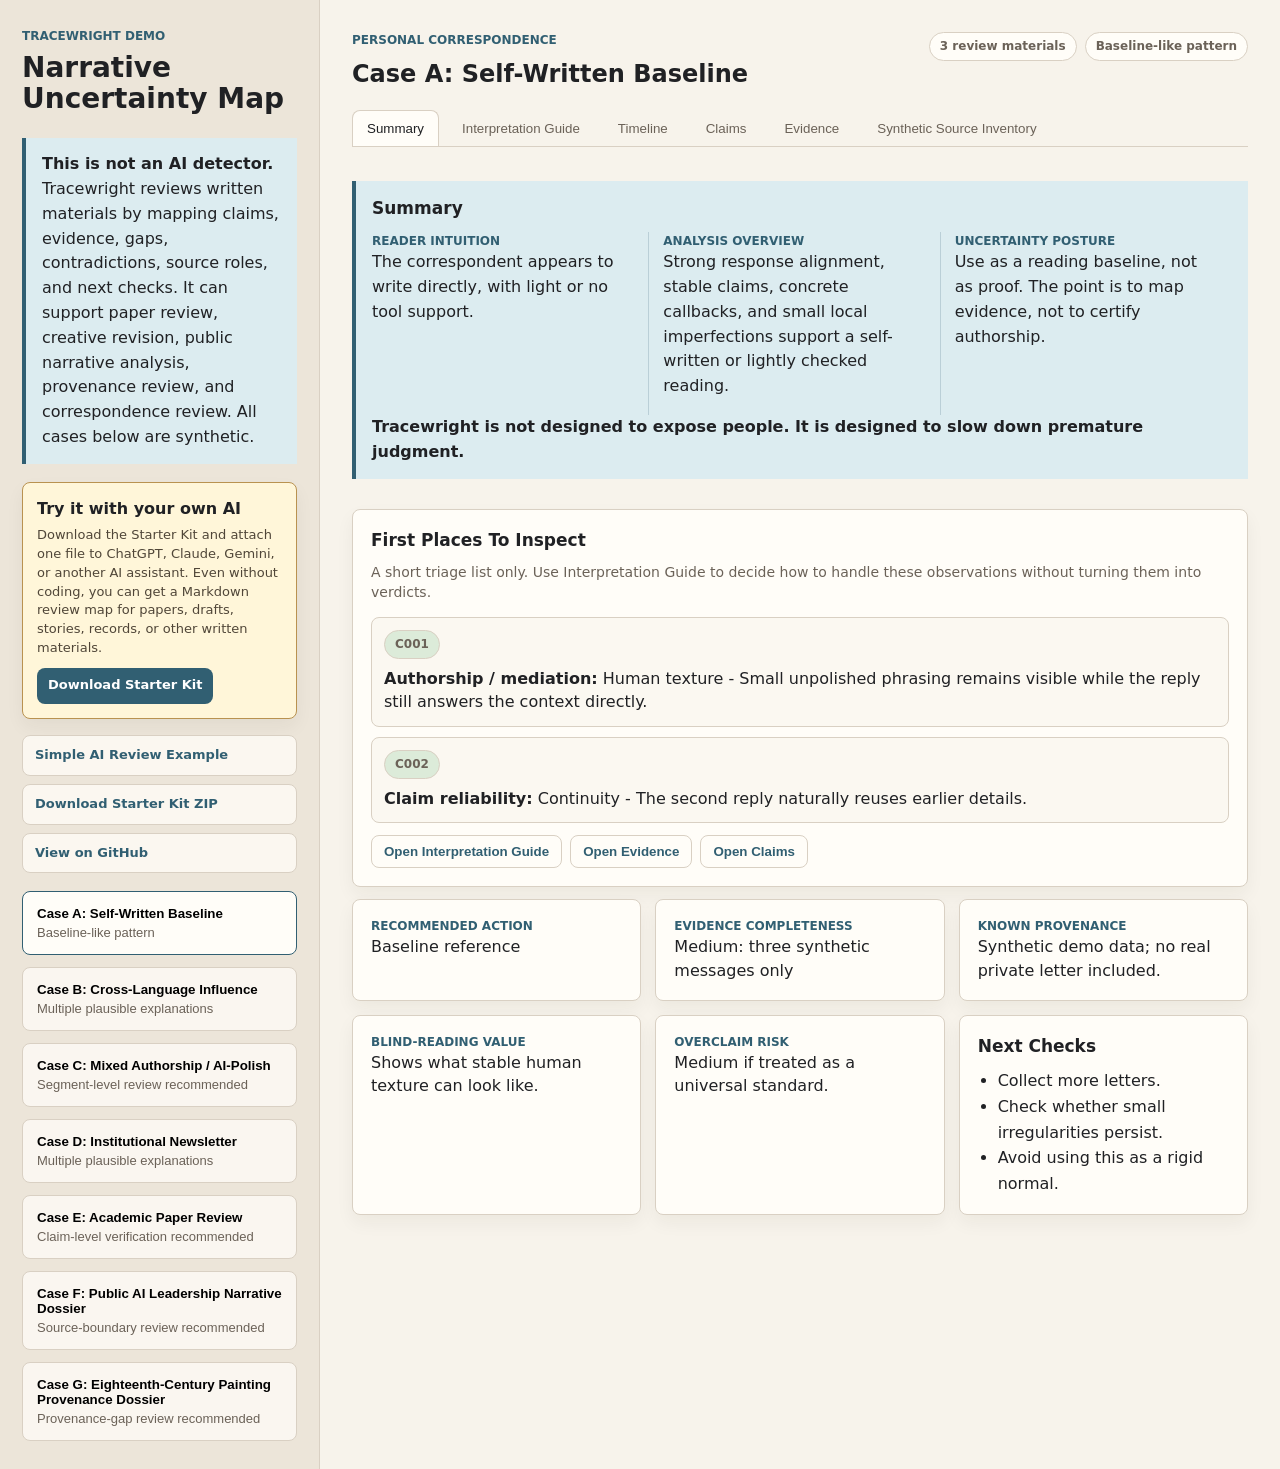
==== commit ca30b193: "Prioritize simple AI review example" ====
--- a/demo/index.html
+++ b/demo/index.html
@@ -237,6 +237,7 @@
         <a href="downloads/tracewright-narrative-starter-kit-v0.2.zip" download>Download Starter Kit</a>
       </div>
       <div class="resource-links">
+        <a href="simple-ai-example.html">Simple AI Review Example</a>
         <a href="downloads/tracewright-narrative-starter-kit-v0.2.zip" download>Download Starter Kit ZIP</a>
         <a href="https://github.com/ayakoredon/tracewright-narrative-uncertainty-map">View on GitHub</a>
       </div>
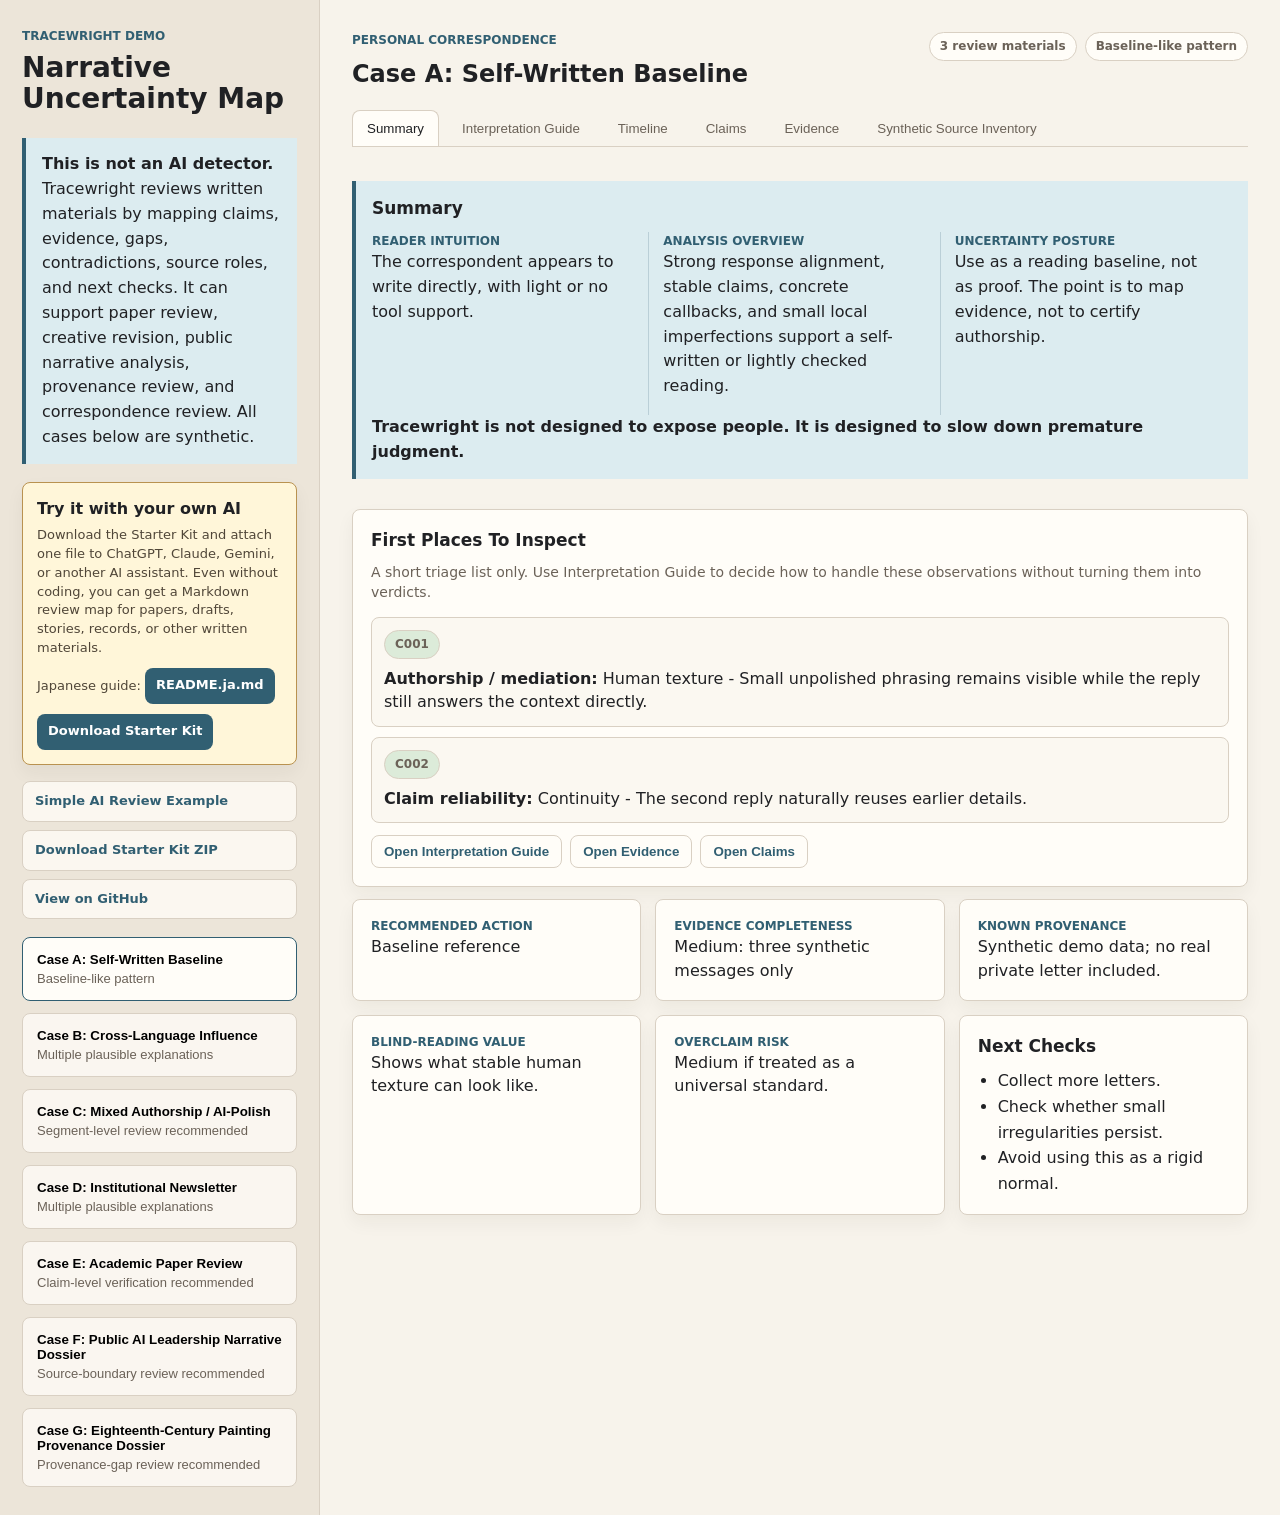
==== commit 38c88c6a: "Link Japanese guide from demo" ====
--- a/demo/index.html
+++ b/demo/index.html
@@ -1,4 +1,4 @@
-<!doctype html>
+﻿<!doctype html>
 <html lang="en">
 <head>
   <meta charset="utf-8">
@@ -234,11 +234,12 @@
       <div class="starter-card">
         <strong>Try it with your own AI</strong>
         <p>Download the Starter Kit and attach one file to ChatGPT, Claude, Gemini, or another AI assistant. Even without coding, you can get a Markdown review map for papers, drafts, stories, records, or other written materials.</p>
-        <a href="downloads/tracewright-narrative-starter-kit-v0.2.zip" download>Download Starter Kit</a>
+        <p>Japanese guide: <a href="../README.ja.md">README.ja.md</a></p>
+        <a href="downloads/tracewright-narrative-starter-kit-v0.3.zip" download>Download Starter Kit</a>
       </div>
       <div class="resource-links">
         <a href="simple-ai-example.html">Simple AI Review Example</a>
-        <a href="downloads/tracewright-narrative-starter-kit-v0.2.zip" download>Download Starter Kit ZIP</a>
+        <a href="downloads/tracewright-narrative-starter-kit-v0.3.zip" download>Download Starter Kit ZIP</a>
         <a href="https://github.com/ayakoredon/tracewright-narrative-uncertainty-map">View on GitHub</a>
       </div>
       <div id="caseList" class="case-list"></div>
@@ -941,3 +942,4 @@
 </script>
 </body>
 </html>
+
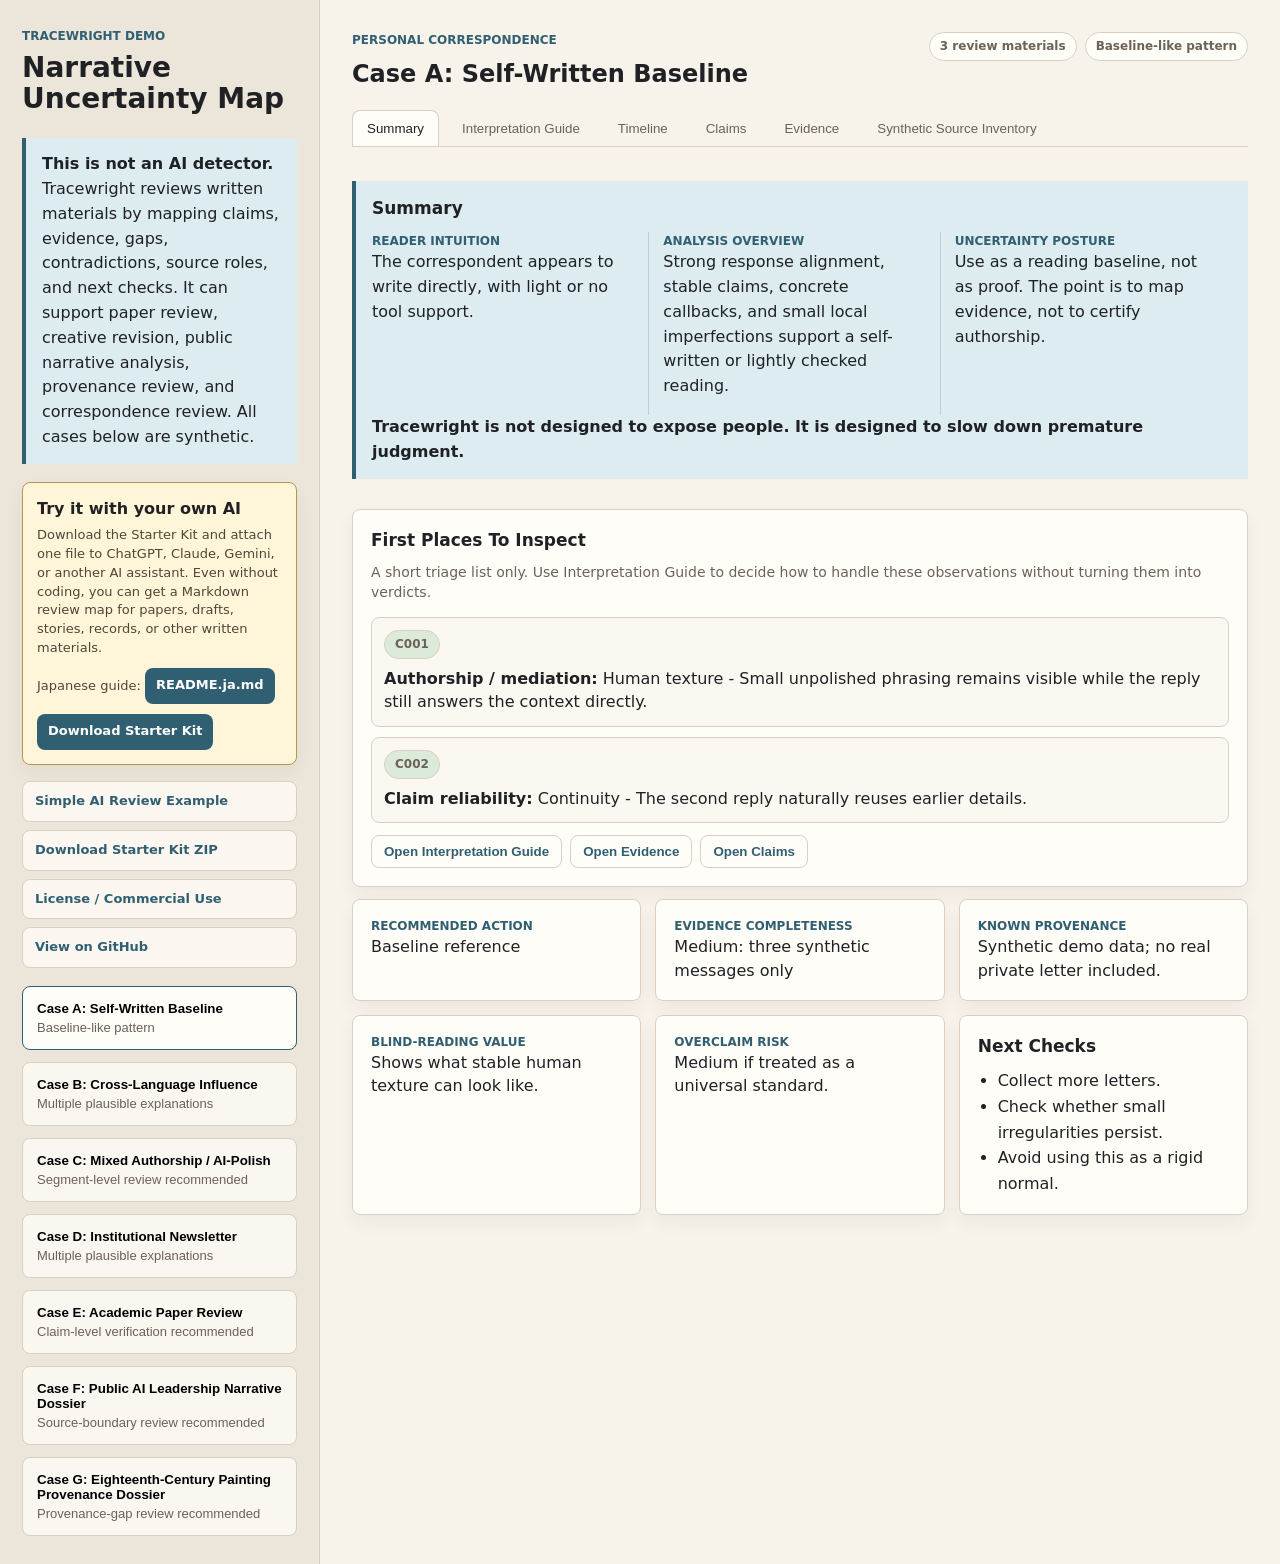
==== commit 4bcce814: "Restrict commercial use" ====
--- a/demo/index.html
+++ b/demo/index.html
@@ -235,11 +235,12 @@
         <strong>Try it with your own AI</strong>
         <p>Download the Starter Kit and attach one file to ChatGPT, Claude, Gemini, or another AI assistant. Even without coding, you can get a Markdown review map for papers, drafts, stories, records, or other written materials.</p>
         <p>Japanese guide: <a href="../README.ja.md">README.ja.md</a></p>
-        <a href="downloads/tracewright-narrative-starter-kit-v0.3.zip" download>Download Starter Kit</a>
+        <a href="downloads/tracewright-narrative-starter-kit-v0.4.zip" download>Download Starter Kit</a>
       </div>
       <div class="resource-links">
         <a href="simple-ai-example.html">Simple AI Review Example</a>
-        <a href="downloads/tracewright-narrative-starter-kit-v0.3.zip" download>Download Starter Kit ZIP</a>
+        <a href="downloads/tracewright-narrative-starter-kit-v0.4.zip" download>Download Starter Kit ZIP</a>
+        <a href="../COMMERCIAL_USE.md">License / Commercial Use</a>
         <a href="https://github.com/ayakoredon/tracewright-narrative-uncertainty-map">View on GitHub</a>
       </div>
       <div id="caseList" class="case-list"></div>
@@ -943,3 +944,4 @@
 </body>
 </html>
 
+
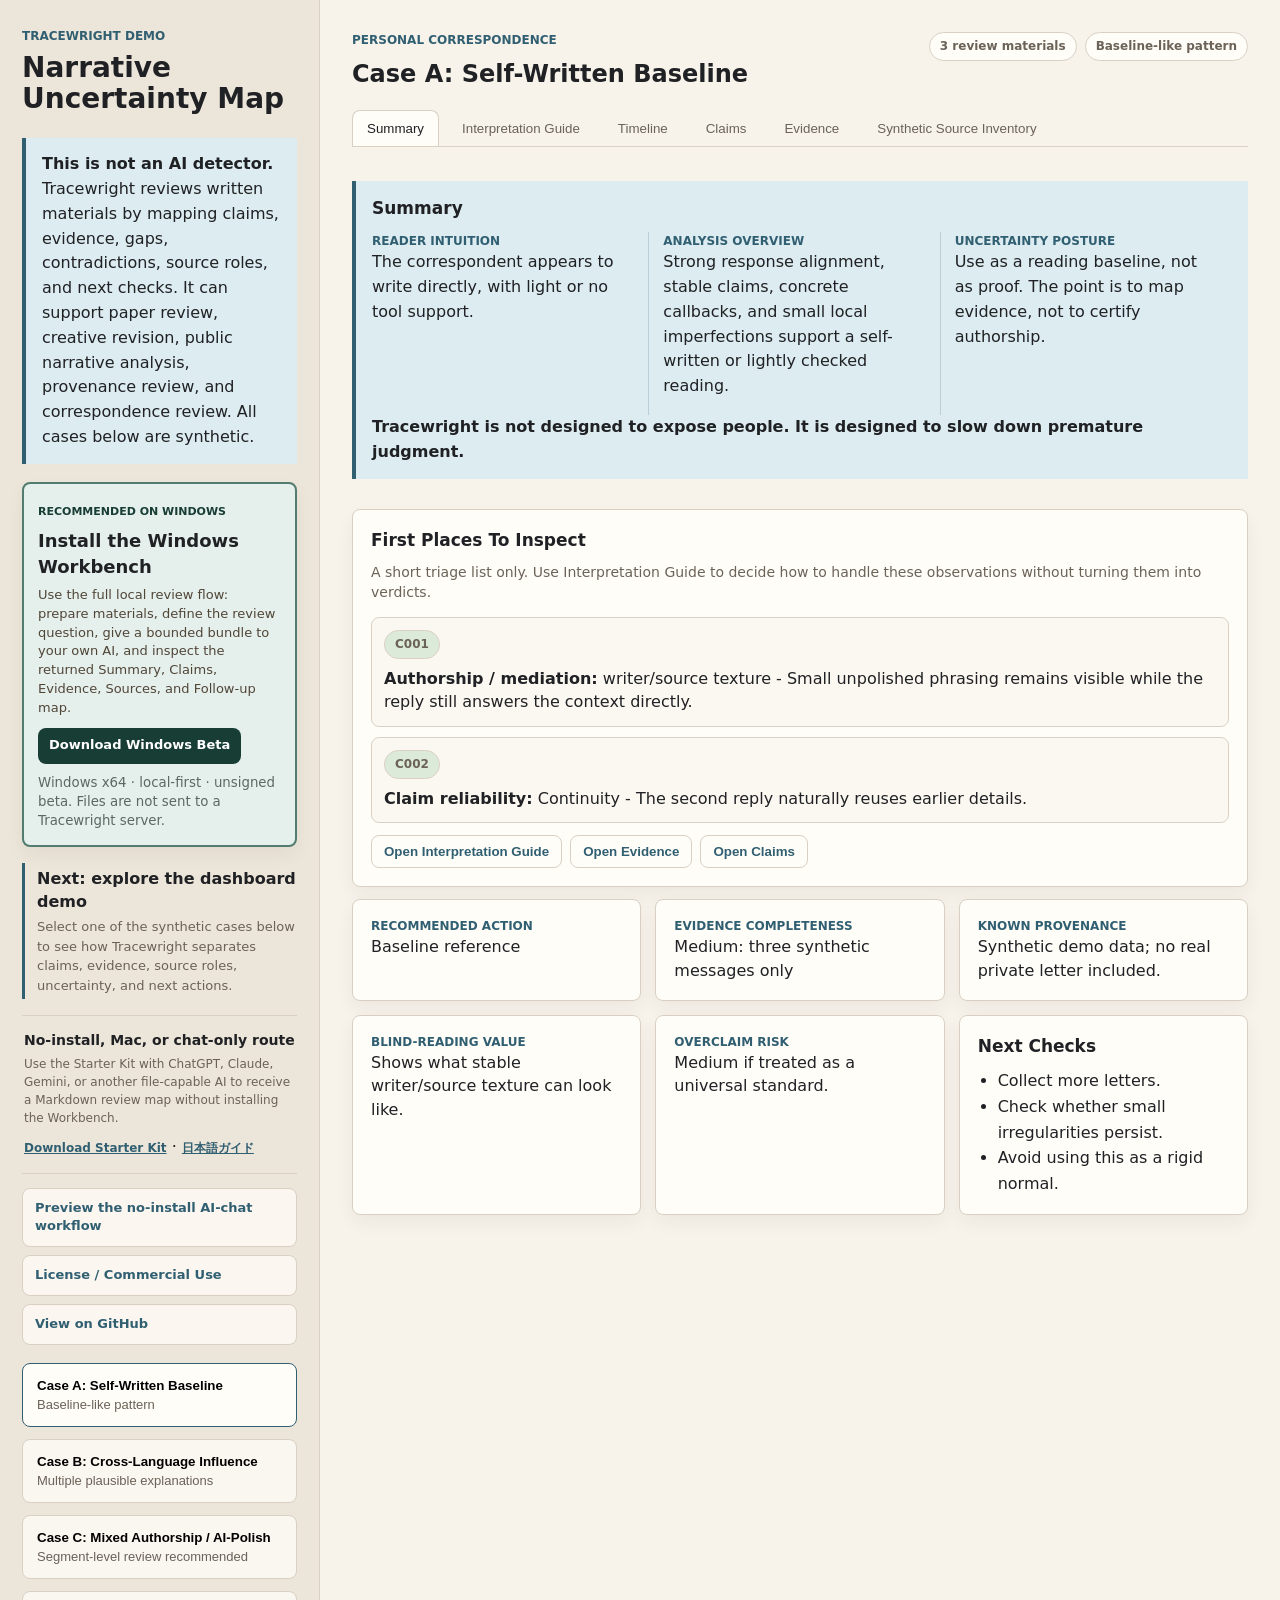
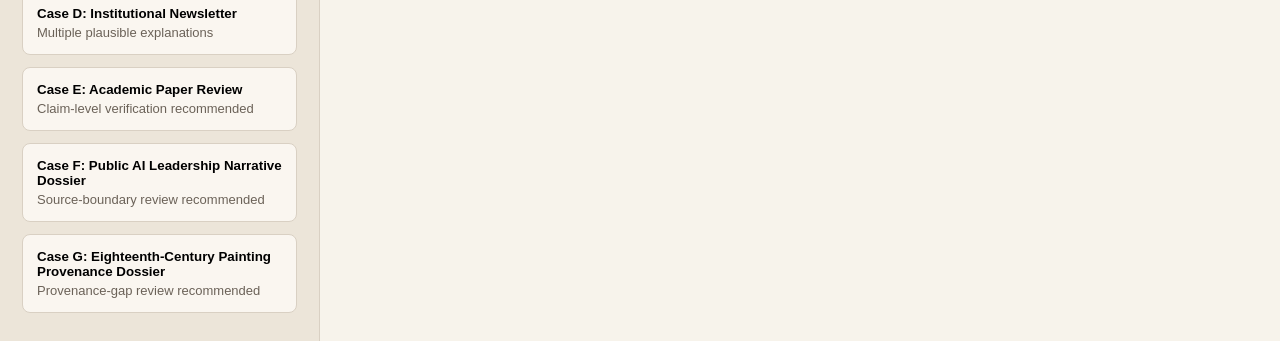
==== commit 0600e569: "Make Workbench the primary public entry point" ====
--- a/demo/index.html
+++ b/demo/index.html
@@ -78,6 +78,37 @@
       font-weight: 800;
       text-decoration: none;
     }
+    .workbench-card {
+      border: 2px solid #537c70;
+      background: #e5efeb;
+    }
+    .workbench-card strong { font-size: 18px; }
+    .workbench-card a { background: #173d35; }
+    .workbench-card small { display: block; margin-top: 9px; color: #5b6964; line-height: 1.45; }
+    .route-label {
+      display: inline-block;
+      margin-bottom: 8px;
+      color: #173d35;
+      font-size: 11px;
+      font-weight: 900;
+      text-transform: uppercase;
+    }
+    .demo-cue {
+      border-left: 3px solid #315f72;
+      padding: 4px 0 4px 12px;
+      margin: 16px 0;
+    }
+    .demo-cue strong { display: block; margin-bottom: 4px; }
+    .demo-cue p { margin: 0; color: var(--muted); font-size: 13px; line-height: 1.5; }
+    .secondary-path {
+      border-top: 1px solid var(--line);
+      border-bottom: 1px solid var(--line);
+      padding: 14px 2px;
+      margin: 14px 0;
+    }
+    .secondary-path strong { display: block; margin-bottom: 5px; font-size: 14px; }
+    .secondary-path p { margin-bottom: 8px; color: var(--muted); font-size: 12px; line-height: 1.5; }
+    .secondary-path a { color: var(--accent); font-size: 12px; font-weight: 800; }
     .resource-links { display: grid; gap: 8px; margin: 12px 0 18px; }
     .resource-links a {
       display: block;
@@ -231,15 +262,26 @@
         <strong>This is not an AI detector.</strong><br>
         Tracewright reviews written materials by mapping claims, evidence, gaps, contradictions, source roles, and next checks. It can support paper review, creative revision, public narrative analysis, provenance review, and correspondence review. All cases below are synthetic.
       </div>
-      <div class="starter-card">
-        <strong>Try it with your own AI</strong>
-        <p>Download the Starter Kit and attach one file to ChatGPT, Claude, Gemini, or another AI assistant. Even without coding, you can get a Markdown review map for papers, drafts, stories, records, or other written materials.</p>
-        <p>Japanese guide: <a href="../README.ja.md">README.ja.md</a></p>
-        <a href="downloads/tracewright-narrative-starter-kit-v0.4.zip" download>Download Starter Kit</a>
+      <div class="starter-card workbench-card">
+        <span class="route-label">Recommended on Windows</span>
+        <strong>Install the Windows Workbench</strong>
+        <p>Use the full local review flow: prepare materials, define the review question, give a bounded bundle to your own AI, and inspect the returned Summary, Claims, Evidence, Sources, and Follow-up map.</p>
+        <a href="https://github.com/ayakoredon/tracewright-narrative-uncertainty-map/releases/download/workbench-v0.3.0-beta/Tracewright-Workbench-Setup-v0.3.0-beta.exe">Download Windows Beta</a>
+        <small>Windows x64 · local-first · unsigned beta. Files are not sent to a Tracewright server.</small>
+      </div>
+      <div class="demo-cue">
+        <strong>Next: explore the dashboard demo</strong>
+        <p>Select one of the synthetic cases below to see how Tracewright separates claims, evidence, source roles, uncertainty, and next actions.</p>
+      </div>
+      <div class="secondary-path">
+        <strong>No-install, Mac, or chat-only route</strong>
+        <p>Use the Starter Kit with ChatGPT, Claude, Gemini, or another file-capable AI to receive a Markdown review map without installing the Workbench.</p>
+        <a href="../downloads/tracewright-narrative-starter-kit-v0.6.zip" download>Download Starter Kit</a>
+        <span aria-hidden="true"> · </span>
+        <a href="../README.ja.md">日本語ガイド</a>
       </div>
       <div class="resource-links">
-        <a href="simple-ai-example.html">Simple AI Review Example</a>
-        <a href="downloads/tracewright-narrative-starter-kit-v0.4.zip" download>Download Starter Kit ZIP</a>
+        <a href="../simple-ai-example.html">Preview the no-install AI-chat workflow</a>
         <a href="../COMMERCIAL_USE.md">License / Commercial Use</a>
         <a href="https://github.com/ayakoredon/tracewright-narrative-uncertainty-map">View on GitHub</a>
       </div>
@@ -287,15 +329,15 @@
       recommended_action: "Baseline reference",
       evidence_completeness: "Medium: three synthetic messages only",
       known_provenance: "Synthetic demo data; no real private letter included.",
-      blind_reading_value: "Shows what stable human texture can look like.",
+      blind_reading_value: "Shows what stable writer/source texture can look like.",
       overclaim_risk: "Medium if treated as a universal standard.",
       next_checks: ["Collect more letters.", "Check whether small irregularities persist.", "Avoid using this as a rigid normal."]
     },
     guide: {
-      texture: { human: 4, machine: 1, total: 5 },
+      texture: { source_texture: 4, mediation_polish: 1, total: 5 },
       lanes: { authorship: 2, claims: 2, disclosure: 1, total: 5, pressure: "Low" },
       focus: [
-        ["green", "C001", "Authorship / mediation", "Human texture", "Small unpolished phrasing remains visible while the reply still answers the context directly."],
+        ["green", "C001", "Authorship / mediation", "writer/source texture", "Small unpolished phrasing remains visible while the reply still answers the context directly."],
         ["green", "C002", "Claim reliability", "Continuity", "The second reply naturally reuses earlier details."]
       ]
     },
@@ -306,11 +348,11 @@
     ],
     messages: [
       ["A001", "Reviewer / context", "context", "2026-04-01", "synthetic:A001", "The reviewer asks about local work, music, and language learning.", ["Context only"]],
-      ["C001", "Correspondent / target", "target", "2026-04-03", "synthetic:C001", "The correspondent answers directly, gives concrete work details, and asks a specific return question.", ["Stable", "Direct response", "Human texture"]],
+      ["C001", "Correspondent / target", "target", "2026-04-03", "synthetic:C001", "The correspondent answers directly, gives concrete work details, and asks a specific return question.", ["Stable", "Direct response", "writer/source texture"]],
       ["C002", "Correspondent / target", "target", "2026-04-10", "synthetic:C002", "The second reply reuses earlier details naturally and keeps the same uneven but fluent style.", ["Continuity", "Stable style"]]
     ],
     evidence: [
-      ["Human Texture", "green", "synthetic:C001", "I tried to explain it better, but maybe I make the sentence too long...", [["make the sentence too long", "non-native phrasing", "A small local irregularity remains in an otherwise clear sentence."]], ["The phrase is clear but not polished flat.", "The writer process is visible.", "This supports human texture but does not prove authorship."], ["A tool could preserve original phrasing.", "A non-native writer may also use grammar checking."], "human"]
+      ["writer/source texture", "green", "synthetic:C001", "I tried to explain it better, but maybe I make the sentence too long...", [["make the sentence too long", "non-native phrasing", "A small local irregularity remains in an otherwise clear sentence."]], ["The phrase is clear but not polished flat.", "The writer process is visible.", "This supports writer/source texture but does not prove authorship."], ["A tool could preserve original phrasing.", "A non-native writer may also use grammar checking."], "source_texture"]
     ]
   },
   {
@@ -330,7 +372,7 @@
       next_checks: ["Ask writing-language workflow gently.", "Compare supported and unsupported passages.", "Track continuity independent of grammar."]
     },
     guide: {
-      texture: { human: 3, machine: 2, total: 5 },
+      texture: { source_texture: 3, mediation_polish: 2, total: 5 },
       lanes: { authorship: 3, claims: 1, disclosure: 2, total: 5, pressure: "Moderate" },
       focus: [
         ["blue", "C001", "Authorship / mediation", "Cross-language influence", "The English surface has local friction, but the content remains personal and responsive."],
@@ -347,7 +389,7 @@
       ["C001", "Correspondent / target", "target", "2026-04-06", "synthetic:C001", "The correspondent gives a personal answer but uses unusual collocations and direct source-language structure.", ["Cross-language influence", "Stable", "Verify gently"]]
     ],
     evidence: [
-      ["Cross-Language Influence", "blue", "synthetic:C001", "I am respectful for this old music, but I cannot imagine how it is living in your day.", [["respectful for", "preposition drift", "Clear meaning, unusual English collocation."], ["how it is living", "source-language shaping", "Possibly source-language structure carried into English."]], ["The content is personal and responsive.", "The English surface contains local non-native friction.", "This supports cross-language uncertainty, not AI authorship."], ["Direct non-native English.", "Machine translation with light editing.", "Human translation preserving source structure."], "human"]
+      ["Cross-Language Influence", "blue", "synthetic:C001", "I am respectful for this old music, but I cannot imagine how it is living in your day.", [["respectful for", "preposition drift", "Clear meaning, unusual English collocation."], ["how it is living", "source-language shaping", "Possibly source-language structure carried into English."]], ["The content is personal and responsive.", "The English surface contains local non-native friction.", "This supports cross-language uncertainty, not AI authorship."], ["Direct non-native English.", "Machine translation with light editing.", "Human translation preserving source structure."], "source_texture"]
     ]
   },
   {
@@ -367,7 +409,7 @@
       next_checks: ["Compare short and long segments.", "Ask drafting workflow naturally.", "Preserve domain-specific evidence separately."]
     },
     guide: {
-      texture: { human: 3, machine: 4, total: 5 },
+      texture: { source_texture: 3, mediation_polish: 4, total: 5 },
       lanes: { authorship: 4, claims: 2, disclosure: 2, total: 5, pressure: "High" },
       focus: [
         ["blue", "C001", "Authorship / mediation", "AI / editorial polish", "The reflective sentence is compact, balanced, and more polished than the operational material."],
@@ -384,8 +426,8 @@
       ["C001", "Correspondent / target", "target", "2026-04-06", "synthetic:C001", "The reply contains a precise chess correction and a polished literary reflection.", ["Domain anchor", "AI/editorial polish?", "Segment split"]]
     ],
     evidence: [
-      ["AI / Editorial Polish", "blue", "synthetic:C001", "The refuge becomes a quiet cage, a poetic punishment for refusing growth.", [["quiet cage", "aphoristic polish", "Compact literary metaphor."], ["poetic punishment", "balanced evaluative phrase", "Smooth review-like cadence."]], ["The prose is more polished than earlier operational messages.", "The same message also contains domain-specific handling.", "This supports a mixed-composition hypothesis."], ["Careful human drafting.", "Human prose edited by AI.", "AI-generated reflection plus personal insertion."], "machine"],
-      ["Domain Authorship Anchor", "green", "synthetic:C001", "You wrote Nd2, but from this position I think you meant Nbd2.", [["Nbd2", "domain-specific correction", "Requires tracking the game state."]], ["The correction is operational and specific.", "It differs from the polished literary cadence.", "Analyze it separately from the prose surface."], ["A domain tool could assist, but no evidence requires that."], "human"]
+      ["AI / Editorial Polish", "blue", "synthetic:C001", "The refuge becomes a quiet cage, a poetic punishment for refusing growth.", [["quiet cage", "aphoristic polish", "Compact literary metaphor."], ["poetic punishment", "balanced evaluative phrase", "Smooth review-like cadence."]], ["The prose is more polished than earlier operational messages.", "The same message also contains domain-specific handling.", "This supports a mixed-composition hypothesis."], ["Careful human drafting.", "Human prose edited by AI.", "AI-generated reflection plus personal insertion."], "mediation_polish"],
+      ["Domain Authorship Anchor", "green", "synthetic:C001", "You wrote Nd2, but from this position I think you meant Nbd2.", [["Nbd2", "domain-specific correction", "Requires tracking the game state."]], ["The correction is operational and specific.", "It differs from the polished literary cadence.", "Analyze it separately from the prose surface."], ["A domain tool could assist, but no evidence requires that."], "source_texture"]
     ]
   },
   {
@@ -405,7 +447,7 @@
       next_checks: ["Compare source notes and final article.", "Ask whether translation or AI tools were used.", "Fact-check claims separately."]
     },
     guide: {
-      texture: { human: 3, machine: 3, total: 5 },
+      texture: { source_texture: 3, mediation_polish: 3, total: 5 },
       lanes: { authorship: 3, claims: 4, disclosure: 3, total: 5, pressure: "Moderate" },
       focus: [
         ["green", "D001", "Claim reliability", "Source-backed specificity", "Material details point to a source layer that should be kept separate from the final prose layer."],
@@ -421,8 +463,8 @@
       ["D001", "Document / target", "target", "2026-04-20", "synthetic:D001", "A public newsletter combines archive object metadata, historical framing, and a polished support appeal.", ["Institutional template", "Archive specificity", "Editorial polish"]]
     ],
     evidence: [
-      ["Source-Backed Specificity", "green", "synthetic:D001", "The original cassette contains two platform versions on opposite sides, catalogued under the same acquisition record.", [["opposite sides", "material detail", "Physical-object detail suggests source notes or archive knowledge."], ["acquisition record", "provenance cue", "Links final prose to archival practice."]], ["The detail is too specific for generic promotional prose.", "It may come from human notes later edited or translated.", "Source layer and sentence layer should be separated."], ["A well-prompted AI could rewrite supplied source notes."], "human"],
-      ["Low-Confidence Surface Signal", "yellow", "synthetic:D001", "These materials served for the preparation of this article and are available for consultation.", [["served for the preparation", "collocation heaviness", "Possible translation or institutional English; low confidence."], ["available for consultation", "formal register", "Could be human institutional phrasing."]], ["Final English is clean enough that source language is not detectable with confidence.", "Small collocation clues are weak alone.", "Workflow evidence matters more than surface guessing."], ["Human non-native English.", "Human translation.", "LLM translation plus human check.", "Institutional style."], "none"]
+      ["Source-Backed Specificity", "green", "synthetic:D001", "The original cassette contains two platform versions on opposite sides, catalogued under the same acquisition record.", [["opposite sides", "material detail", "Physical-object detail suggests source notes or archive knowledge."], ["acquisition record", "provenance cue", "Links final prose to archival practice."]], ["The detail is too specific for generic promotional prose.", "It may come from human notes later edited or translated.", "Source layer and sentence layer should be separated."], ["A well-prompted AI could rewrite supplied source notes."], "source_texture"],
+      ["Low-Confidence Surface Signal", "yellow", "synthetic:D001", "These materials served for the preparation of this article and are available for consultation.", [["served for the preparation", "collocation heaviness", "Possible translation or institutional English; low confidence."], ["available for consultation", "formal register", "Could be human institutional phrasing."]], ["Final English is clean enough that source language is not detectable with confidence.", "Small collocation clues are weak alone.", "Workflow evidence matters more than surface guessing."], ["Human non-native English.", "Human translation.", "LLM translation plus human check.", "Institutional style."], "not_applicable"]
     ]
   },
   {
@@ -442,7 +484,7 @@
       next_checks: ["Trace each quantitative claim to method and table support.", "Check whether cited studies actually support the operational definition.", "Ask for dataset, inclusion criteria, and coding protocol."]
     },
     guide: {
-      texture: { human: 2, machine: 3, total: 5 },
+      texture: { source_texture: 2, mediation_polish: 3, total: 5 },
       lanes: { authorship: 2, claims: 5, disclosure: 1, total: 5, pressure: "High" },
       focus: [
         ["orange", "P002", "Claim reliability", "Method specificity gap", "The sample and coding procedure are not detailed enough to carry the conclusion."],
@@ -462,9 +504,9 @@
       ["P003", "Paper / conclusion", "target", "2026-05-02", "synthetic:P003", "The conclusion generalizes from the limited corpus to institutional review workflows.", ["Scope expansion", "Review"]]
     ],
     evidence: [
-      ["Method Specificity Gap", "orange", "synthetic:P002", "We selected forty-two documents representative of the field and coded them for provenance ambiguity.", [["representative of the field", "sampling claim", "The population and selection method are not defined."], ["coded them", "method compression", "No coder count, codebook, or agreement metric is visible in the excerpt."]], ["The sentence makes a methodological claim but leaves the sampling frame underspecified.", "The reader cannot yet tell whether the corpus supports the result.", "This is a claim-reliability issue, not an authorship judgment."], ["Details may appear elsewhere in the paper.", "Supplementary materials may contain the protocol.", "This may be an excerpt-level limitation."], "none"],
-      ["Overgeneralization Risk", "orange", "synthetic:P003", "These results demonstrate that narrative-provenance mapping can improve institutional review workflows across domains.", [["demonstrate", "strong causal verb", "The excerpt supports caution better than proof."], ["across domains", "scope expansion", "The claim reaches beyond the visible corpus description."]], ["The conclusion uses stronger language than the visible method supports.", "This should prompt source and scope review before citation.", "The issue is evidential strength rather than whether the prose is human or AI-written."], ["The full paper may include cross-domain validation.", "The authors may be using demonstration in a softer rhetorical sense."], "machine"],
-      ["Citation Support Check", "yellow", "synthetic:P001", "Prior work has established narrative provenance as a stable operational category.", [["established", "citation strength", "A broad literature claim needs source-level checking."], ["stable operational category", "definition claim", "The definition may vary across fields."]], ["The phrase signals a literature-foundation claim.", "A reviewer should inspect whether the cited sources actually use the same definition.", "This belongs in the claim lane even if the writing style is polished."], ["The literature review may define the term carefully later.", "The abstract may compress a nuanced discussion."], "none"]
+      ["Method Specificity Gap", "orange", "synthetic:P002", "We selected forty-two documents representative of the field and coded them for provenance ambiguity.", [["representative of the field", "sampling claim", "The population and selection method are not defined."], ["coded them", "method compression", "No coder count, codebook, or agreement metric is visible in the excerpt."]], ["The sentence makes a methodological claim but leaves the sampling frame underspecified.", "The reader cannot yet tell whether the corpus supports the result.", "This is a claim-reliability issue, not an authorship judgment."], ["Details may appear elsewhere in the paper.", "Supplementary materials may contain the protocol.", "This may be an excerpt-level limitation."], "not_applicable"],
+      ["Overgeneralization Risk", "orange", "synthetic:P003", "These results demonstrate that narrative-provenance mapping can improve institutional review workflows across domains.", [["demonstrate", "strong causal verb", "The excerpt supports caution better than proof."], ["across domains", "scope expansion", "The claim reaches beyond the visible corpus description."]], ["The conclusion uses stronger language than the visible method supports.", "This should prompt source and scope review before citation.", "The issue is evidential strength rather than whether the prose is human or AI-written."], ["The full paper may include cross-domain validation.", "The authors may be using demonstration in a softer rhetorical sense."], "mediation_polish"],
+      ["Citation Support Check", "yellow", "synthetic:P001", "Prior work has established narrative provenance as a stable operational category.", [["established", "citation strength", "A broad literature claim needs source-level checking."], ["stable operational category", "definition claim", "The definition may vary across fields."]], ["The phrase signals a literature-foundation claim.", "A reviewer should inspect whether the cited sources actually use the same definition.", "This belongs in the claim lane even if the writing style is polished."], ["The literature review may define the term carefully later.", "The abstract may compress a nuanced discussion."], "not_applicable"]
     ]
   },
   {
@@ -484,7 +526,7 @@
       next_checks: ["Keep direct authored texts separate from company policy pages.", "Treat external reporting and adversarial statements as attributed sources, not settled fact.", "Build dated timelines before asserting contradiction.", "Use primary filings, transcripts, or full article text before escalating claims."]
     },
     guide: {
-      texture: { human: 4, machine: 2, total: 5 },
+      texture: { source_texture: 4, mediation_polish: 2, total: 5 },
       lanes: { authorship: 4, claims: 5, disclosure: 4, total: 5, pressure: "High" },
       focus: [
         ["orange", "PF003", "Disclosure / provenance", "Source-role boundary", "A competitor or adversarial company page can be evidence-bearing while still requiring attribution and corroboration."],
@@ -505,10 +547,10 @@
       ["PF004", "Chronology map", "target", "2023-2026", "public:timeline", "A public narrative may change over time as models, companies, law, risk perception, and competition change. The first review step is dated mapping.", ["Chronology", "Review pressure"]]
     ],
     evidence: [
-      ["Authored-position anchor", "green", "public:authored-essays", "A signed essay or personal blog post can anchor that a person publicly held or framed a position at a given time.", [["signed essay", "source role", "Authored text is stronger for self-positioning than for proving implementation."], ["at a given time", "chronology", "The date matters before consistency is assessed."]], ["This is useful human/source texture because the source role is clear.", "It should not be expanded to every corporate action or later media narrative.", "The review should preserve the distinction between position, aspiration, and implementation."], ["A post may be edited, ghost-edited, or strategically framed.", "A public post may omit internal constraints or later changes."], "human"],
-      ["Corporate-policy boundary", "blue", "public:company-pages", "Company pages and policy announcements can describe commitments, product posture, or safety processes, but they are organizational documents.", [["company pages", "organizational source", "Do not treat as a single individual's direct authored claim."], ["commitments", "implementation claim", "Requires evidence of actual process or enforcement."]], ["The source can be public and useful while still being role-bound.", "This belongs in Disclosure / provenance because authority depends on source type.", "Tracewright should keep the corporate layer visible."], ["The leader may have approved the page.", "A policy may reflect legal, communications, or team drafting."], "machine"],
-      ["Adversarial-source warning", "orange", "public:adversarial-source", "A competitor statement, lawsuit-position page, or strongly interested source may contain useful documents while still requiring attribution and corroboration.", [["competitor statement", "source boundary", "Evidence-bearing does not mean neutral."], ["requires attribution", "handling rule", "Claims should remain attached to the source until checked."]], ["This is a central public-figure dossier risk.", "The source may contain real records, but framing can be strategic.", "The dashboard should prevent the reader from silently absorbing it as neutral biography."], ["The adversarial source may be accurate.", "The opposing side may dispute or contextualize it.", "Court filings or primary documents may settle part of the record."], "none"],
-      ["Chronology / implementation pressure", "orange", "public:timeline", "A safety-warning statement, later product launch, government deployment claim, or regulation proposal may look inconsistent unless placed in a dated timeline with role labels.", [["safety-warning statement", "early posture", "Could be collective, personal, or company-level."], ["later product launch", "implementation layer", "Should be compared with actual safeguards and dates."], ["dated timeline", "review method", "Chronology comes before contradiction."]], ["The same person can hold risk concerns while building products; that is tension, not automatically contradiction.", "The review should ask whether implementation evidence matches the public risk posture.", "This card shows how Tracewright slows reputational judgment."], ["The timeline may reveal a genuine contradiction.", "Product or policy details may resolve the tension.", "External reporting may be incomplete."], "human"]
+      ["Authored-position anchor", "green", "public:authored-essays", "A signed essay or personal blog post can anchor that a person publicly held or framed a position at a given time.", [["signed essay", "source role", "Authored text is stronger for self-positioning than for proving implementation."], ["at a given time", "chronology", "The date matters before consistency is assessed."]], ["This is useful source-grounded texture because the source role is clear.", "It should not be expanded to every corporate action or later media narrative.", "The review should preserve the distinction between position, aspiration, and implementation."], ["A post may be edited, ghost-edited, or strategically framed.", "A public post may omit internal constraints or later changes."], "source_texture"],
+      ["Corporate-policy boundary", "blue", "public:company-pages", "Company pages and policy announcements can describe commitments, product posture, or safety processes, but they are organizational documents.", [["company pages", "organizational source", "Do not treat as a single individual's direct authored claim."], ["commitments", "implementation claim", "Requires evidence of actual process or enforcement."]], ["The source can be public and useful while still being role-bound.", "This belongs in Disclosure / provenance because authority depends on source type.", "Tracewright should keep the corporate layer visible."], ["The leader may have approved the page.", "A policy may reflect legal, communications, or team drafting."], "mediation_polish"],
+      ["Adversarial-source warning", "orange", "public:adversarial-source", "A competitor statement, lawsuit-position page, or strongly interested source may contain useful documents while still requiring attribution and corroboration.", [["competitor statement", "source boundary", "Evidence-bearing does not mean neutral."], ["requires attribution", "handling rule", "Claims should remain attached to the source until checked."]], ["This is a central public-figure dossier risk.", "The source may contain real records, but framing can be strategic.", "The dashboard should prevent the reader from silently absorbing it as neutral biography."], ["The adversarial source may be accurate.", "The opposing side may dispute or contextualize it.", "Court filings or primary documents may settle part of the record."], "not_applicable"],
+      ["Chronology / implementation pressure", "orange", "public:timeline", "A safety-warning statement, later product launch, government deployment claim, or regulation proposal may look inconsistent unless placed in a dated timeline with role labels.", [["safety-warning statement", "early posture", "Could be collective, personal, or company-level."], ["later product launch", "implementation layer", "Should be compared with actual safeguards and dates."], ["dated timeline", "review method", "Chronology comes before contradiction."]], ["The same person can hold risk concerns while building products; that is tension, not automatically contradiction.", "The review should ask whether implementation evidence matches the public risk posture.", "This card shows how Tracewright slows reputational judgment."], ["The timeline may reveal a genuine contradiction.", "Product or policy details may resolve the tension.", "External reporting may be incomplete."], "source_texture"]
     ]
   },
   {
@@ -528,7 +570,7 @@
       next_checks: ["Separate attribution evidence from ownership evidence.", "Compare the diary description with the auction catalogue and physical painting.", "Map the 1939-1947 gap before making any title or restitution claim.", "Ask whether the researcher note cites primary documents or repeats family tradition.", "Have a qualified provenance specialist review wartime-risk materials."]
     },
     guide: {
-      texture: { human: 4, machine: 1, total: 5 },
+      texture: { source_texture: 4, mediation_polish: 1, total: 5 },
       lanes: { authorship: 3, claims: 5, disclosure: 4, total: 5, pressure: "High" },
       focus: [
         ["orange", "PR005", "Claim reliability", "Wartime gap", "The file has no direct custody record between 1939 and 1947, so the absence itself must be recorded rather than smoothed over."],
@@ -547,18 +589,18 @@
     messages: [
       ["PR001", "Collector file / object summary", "target", "2026-05-18", "synthetic:collector-file", "The current owner holds a small oil painting known as Woman with a Blue Ribbon, attributed in the file to Elodie Marchand, circa 1772.", ["Current file", "Attribution claim", "Context only until checked"]],
       ["PR002", "Artist record / studio ledger", "target", "1772", "synthetic:studio-ledger", "A studio ledger records a portrait of a young woman with a blue ribbon delivered to a Paris patron, but it does not include dimensions or a later owner.", ["Date anchor", "Attribution boundary"]],
-      ["PR003", "Collector diary", "target", "1849", "synthetic:diary-1849", "A handwritten diary describes buying a small French portrait of a girl with blue ribbon from the de Vries family collection.", ["Ownership clue", "Human source texture"]],
+      ["PR003", "Collector diary", "target", "1849", "synthetic:diary-1849", "A handwritten diary describes buying a small French portrait of a girl with blue ribbon from the de Vries family collection.", ["Ownership clue", "Source-grounded texture"]],
       ["PR004", "Auction catalogue", "target", "1850", "synthetic:auction-1850", "An auction catalogue lists Lot 37 as Portrait of a Young Lady, French school, blue sash, but the dimensions differ from the current painting by several centimeters.", ["Possible match", "Description mismatch"]],
       ["PR005", "Wartime custody file", "target", "1939-1947", "synthetic:wartime-gap", "The dossier has insurance correspondence from 1938 and a gallery receipt from 1948, but no direct record for the war years.", ["Provenance gap", "High attention"]],
       ["PR006", "Researcher note", "target", "1978", "synthetic:research-note", "A researcher wrote that the picture is probably by Marchand, citing an old family list and stylistic comparison, but the family list is not attached.", ["Secondary source", "Citation gap"]],
       ["PR007", "Conservation memo", "target", "2026", "synthetic:conservation-memo", "A conservation memo reports canvas weave and pigment findings consistent with late eighteenth-century French materials.", ["Material anchor", "Not authorship proof"]]
     ],
     evidence: [
-      ["Attribution Boundary", "yellow", "synthetic:studio-ledger", "The ledger records 'portrait of a young woman, blue ribbon, for M. Armand' in 1772, but gives no dimensions, signature reference, or later owner.", [["portrait of a young woman, blue ribbon", "descriptive overlap", "The phrase may align with the present painting but is not unique enough."], ["no dimensions", "missing identifier", "The record cannot yet be tied securely to the object."], ["no later owner", "chain break", "The ledger supports a possible origin, not continuous provenance."]], ["The ledger is an early date anchor but not a full identification.", "The description is plausible yet generic.", "Attribution and ownership history should stay separate."], ["The full ledger may contain adjacent entries.", "A patron archive may identify M. Armand.", "The present painting may be a related work rather than the same object."], "human"],
-      ["Diary / Auction Mismatch", "orange", "synthetic:diary-1849 + synthetic:auction-1850", "The diary says 'a small French portrait of a girl with a blue ribbon'; the auction catalogue lists 'Portrait of a Young Lady, French school, blue sash' with dimensions that differ from the current painting.", [["blue ribbon", "possible continuity", "The motif overlaps with the current file."], ["blue sash", "description drift", "The catalogue wording may refer to a different visual feature."], ["dimensions differ", "material mismatch", "A measurable discrepancy requires checking before linking the records."]], ["The two records may describe the same object imprecisely, but the mismatch is substantive enough to flag.", "The review should compare measurements, frame changes, relining history, and catalogue conventions.", "This is a provenance-link problem, not an authenticity verdict."], ["Old catalogues may round measurements.", "A relining or frame note may explain size changes.", "The diary and auction lot may be different paintings in the same collection."], "none"],
-      ["Wartime Provenance Gap", "red", "synthetic:wartime-gap", "The file moves from a 1938 insurance letter to a 1948 gallery receipt, with no direct custody record during the war years.", [["1938 insurance letter", "pre-gap anchor", "The object appears before the war-period gap."], ["1948 gallery receipt", "post-gap anchor", "The object appears after the gap."], ["no direct custody record", "archival silence", "The missing interval is the key evidence problem."]], ["A wartime gap does not prove wrongdoing, but it is a high-attention provenance issue.", "The gap should be named explicitly rather than hidden under a continuous ownership narrative.", "Qualified provenance review is needed before relying on the chain for title, sale, donation, or publication."], ["Records may have been lost.", "The object may have remained with the same family.", "External archives, customs files, or gallery stock books may close the gap."], "human"],
-      ["Researcher-Note Boundary", "blue", "synthetic:research-note", "The 1978 note says 'probably Marchand' and refers to an old family list, but the list is not attached to the dossier.", [["probably Marchand", "attribution softness", "The researcher uses cautious language."], ["old family list", "missing cited source", "The supporting document is not available in the reviewed file."], ["not attached", "provenance disclosure", "The reviewer should not treat the note as if the primary source were present."]], ["A respected researcher note can be valuable, but its evidentiary weight depends on the cited material.", "The dashboard should preserve the distinction between expert opinion and visible primary evidence.", "The next action is to locate the family list or quote its contents accurately."], ["The researcher may have seen the list directly.", "The list may exist in another archive.", "The attribution may rest more on style than on documentary provenance."], "machine"],
-      ["Material Analysis Anchor", "green", "synthetic:conservation-memo", "Canvas weave, ground layer, and pigment findings are consistent with late eighteenth-century French materials.", [["consistent with", "supporting language", "The memo supports compatibility, not certainty."], ["late eighteenth-century French materials", "date-range support", "Material evidence can support the period claim."], ["pigment findings", "technical anchor", "A physical examination provides a different source layer from written provenance."]], ["Technical findings help test whether the object could belong to the proposed period.", "They do not prove Marchand authorship or uninterrupted ownership.", "This card helps separate material compatibility from narrative provenance."], ["Later artists may use old materials.", "The memo may need full lab data.", "Condition history may affect interpretation."], "human"]
+      ["Attribution Boundary", "yellow", "synthetic:studio-ledger", "The ledger records 'portrait of a young woman, blue ribbon, for M. Armand' in 1772, but gives no dimensions, signature reference, or later owner.", [["portrait of a young woman, blue ribbon", "descriptive overlap", "The phrase may align with the present painting but is not unique enough."], ["no dimensions", "missing identifier", "The record cannot yet be tied securely to the object."], ["no later owner", "chain break", "The ledger supports a possible origin, not continuous provenance."]], ["The ledger is an early date anchor but not a full identification.", "The description is plausible yet generic.", "Attribution and ownership history should stay separate."], ["The full ledger may contain adjacent entries.", "A patron archive may identify M. Armand.", "The present painting may be a related work rather than the same object."], "source_texture"],
+      ["Diary / Auction Mismatch", "orange", "synthetic:diary-1849 + synthetic:auction-1850", "The diary says 'a small French portrait of a girl with a blue ribbon'; the auction catalogue lists 'Portrait of a Young Lady, French school, blue sash' with dimensions that differ from the current painting.", [["blue ribbon", "possible continuity", "The motif overlaps with the current file."], ["blue sash", "description drift", "The catalogue wording may refer to a different visual feature."], ["dimensions differ", "material mismatch", "A measurable discrepancy requires checking before linking the records."]], ["The two records may describe the same object imprecisely, but the mismatch is substantive enough to flag.", "The review should compare measurements, frame changes, relining history, and catalogue conventions.", "This is a provenance-link problem, not an authenticity verdict."], ["Old catalogues may round measurements.", "A relining or frame note may explain size changes.", "The diary and auction lot may be different paintings in the same collection."], "not_applicable"],
+      ["Wartime Provenance Gap", "red", "synthetic:wartime-gap", "The file moves from a 1938 insurance letter to a 1948 gallery receipt, with no direct custody record during the war years.", [["1938 insurance letter", "pre-gap anchor", "The object appears before the war-period gap."], ["1948 gallery receipt", "post-gap anchor", "The object appears after the gap."], ["no direct custody record", "archival silence", "The missing interval is the key evidence problem."]], ["A wartime gap does not prove wrongdoing, but it is a high-attention provenance issue.", "The gap should be named explicitly rather than hidden under a continuous ownership narrative.", "Qualified provenance review is needed before relying on the chain for title, sale, donation, or publication."], ["Records may have been lost.", "The object may have remained with the same family.", "External archives, customs files, or gallery stock books may close the gap."], "source_texture"],
+      ["Researcher-Note Boundary", "blue", "synthetic:research-note", "The 1978 note says 'probably Marchand' and refers to an old family list, but the list is not attached to the dossier.", [["probably Marchand", "attribution softness", "The researcher uses cautious language."], ["old family list", "missing cited source", "The supporting document is not available in the reviewed file."], ["not attached", "provenance disclosure", "The reviewer should not treat the note as if the primary source were present."]], ["A respected researcher note can be valuable, but its evidentiary weight depends on the cited material.", "The dashboard should preserve the distinction between expert opinion and visible primary evidence.", "The next action is to locate the family list or quote its contents accurately."], ["The researcher may have seen the list directly.", "The list may exist in another archive.", "The attribution may rest more on style than on documentary provenance."], "mediation_polish"],
+      ["Material Analysis Anchor", "green", "synthetic:conservation-memo", "Canvas weave, ground layer, and pigment findings are consistent with late eighteenth-century French materials.", [["consistent with", "supporting language", "The memo supports compatibility, not certainty."], ["late eighteenth-century French materials", "date-range support", "Material evidence can support the period claim."], ["pigment findings", "technical anchor", "A physical examination provides a different source layer from written provenance."]], ["Technical findings help test whether the object could belong to the proposed period.", "They do not prove Marchand authorship or uninterrupted ownership.", "This card helps separate material compatibility from narrative provenance."], ["Later artists may use old materials.", "The memo may need full lab data.", "Condition history may affect interpretation."], "source_texture"]
     ]
   }
 ];
@@ -670,23 +712,23 @@
       <section class="panel review-guide">
         <div>
           <h3>How To Read This Case</h3>
-          <p class="panel-note">These are evidence-card counts and review cues, not authenticity percentages. Ambiguous cards remain in Evidence for human review.</p>
+          <p class="panel-note">These are evidence-card cue counts, not authorship probabilities or authenticity percentages. They show where a reviewer should inspect source-grounding, mediation, polish, translation, editing, or workflow possibilities.</p>
         </div>
         <div class="guide-layout">
           <div class="attention-panel">
             <h3>Texture Axes</h3>
-            <p class="panel-note">These are evidence-card counts and review cues, not authenticity percentages. Ambiguous cards remain in Evidence for human review.</p>
+            <p class="panel-note">These are evidence-card cue counts, not authorship probabilities or authenticity percentages. Ambiguous cards remain in Evidence for human review.</p>
             <div class="attention-bars">
-              ${bar("Human / source texture", guide.texture.human, guide.texture.total, "anchor")}
-              ${bar("Machine / editorial cleanliness", guide.texture.machine, guide.texture.total, "mediated")}
+              ${bar("Source-grounded texture cues", guide.texture.source_texture, guide.texture.total, "anchor")}
+              ${bar("Mediation / polish cues", guide.texture.mediation_polish, guide.texture.total, "mediated")}
             </div>
             <div class="attention-definitions">
-              <p><strong>Human / source texture:</strong> visible writerly agency, specific source detail, revision traces, hesitation, local judgment, rough edges, or idiosyncratic phrasing.</p>
-              <p><strong>Machine / editorial cleanliness:</strong> automated-synthesis or editorial surface: clean coverage, weak close reading, template flow, fast generalization, or polished prose without visible ownership.</p>
+              <p><strong>Source-grounded texture cues:</strong> visible writerly agency, specific source detail, revision traces, hesitation, local judgment, rough edges, or idiosyncratic phrasing.</p>
+              <p><strong>Mediation / polish cues:</strong> automated-synthesis or editorial surface: clean coverage, weak close reading, template flow, fast generalization, or polished prose without visible ownership.</p>
             </div>
             <div class="texture-evidence-grid">
-              ${textureEvidenceList("Human / source texture evidence", "human")}
-              ${textureEvidenceList("Machine / editorial cleanliness evidence", "machine")}
+              ${textureEvidenceList("Source-grounded texture cue evidence", "source_texture")}
+              ${textureEvidenceList("Mediation / polish cue evidence", "mediation_polish")}
             </div>
             <h3>Review Lanes</h3>
             <p class="panel-note">These counts show what kind of question the evidence cards answer.</p>
@@ -697,9 +739,9 @@
               <div class="bar"><span>Review pressure</span><span class="flag ${pressureColor(guide.lanes.pressure)}">${esc(guide.lanes.pressure)}</span><strong></strong></div>
             </div>
             <div class="attention-definitions">
-              <p><strong>Authorship / mediation:</strong> who shaped wording, style, continuity, translation, and final surface.</p>
-              <p><strong>Claim reliability:</strong> whether stated facts, timelines, methods, identities, citations, or content claims need checking.</p>
-              <p><strong>Disclosure / provenance:</strong> explicit or known information about AI use, translation, fiction, edits, source notes, or workflow.</p>
+              <p><strong>Authorship / mediation:</strong> how wording, style, continuity, translation, editing, or final surface may have been shaped. This is not a finding about who wrote the material.</p>
+              <p><strong>Claim reliability:</strong> whether stated facts, timelines, methods, identities, citations, or content claims need checking. This is not a judgment of the person.</p>
+              <p><strong>Disclosure / provenance:</strong> explicit or known information about AI use, translation, fiction, edits, source notes, or workflow. This is not confession or guilt.</p>
             </div>
             <div class="guide-actions">
               <button class="text-button" data-view="evidence">Open Evidence</button>
@@ -714,7 +756,7 @@
               ${legend("yellow", "Observe", "Weak or ambiguous signal; keep watching.")}
               ${legend("blue", "Mediated layer", "Translation, AI polish, workflow, or layer separation.")}
               ${legend("orange", "Review", "Meaning shift, weak support, strong tool involvement, or boundary issue.")}
-              ${legend("red", "High attention", "Known heavy AI composition, major mismatch, or severe claim problem.")}
+              ${legend("red", "High attention", "Requires careful human review before use. This does not mean guilty, false, or AI-generated.")}
             </div>
           </div>
         </div>
@@ -796,20 +838,20 @@
 }
 
 function textureAxis(card) {
-  if (card[7] === "human" || card[7] === "machine") return card[7];
-  if (card[7] === "none") return "none";
+  if (card[7] === "source_texture" || card[7] === "mediation_polish") return card[7];
+  if (card[7] === "not_applicable") return "not_applicable";
   const text = `${card[0]} ${card[3]}`.toLowerCase();
-  const human = /human texture|source-backed|domain authorship|specificity|non-native|rough|idiosyncratic/.test(text);
-  const machine = /editorial polish|machine|polished|generalization|template|smooth/.test(text);
-  if (human && !machine) return "human";
-  if (machine && !human) return "machine";
-  return "none";
+  const sourceTexture = /writer\/source texture|source-grounded|source-backed|domain authorship|specificity|non-native|rough|idiosyncratic/.test(text);
+  const mediationPolish = /editorial polish|mediation|polished|generalization|template|smooth/.test(text);
+  if (sourceTexture && !mediationPolish) return "source_texture";
+  if (mediationPolish && !sourceTexture) return "mediation_polish";
+  return "not_applicable";
 }
 
 function textureAxisBadge(card) {
   const axis = textureAxis(card);
-  if (axis === "human") return `<span class="texture-badge yellow">Human / source texture - ${card[7] ? "explicit" : "inferred"}</span>`;
-  if (axis === "machine") return `<span class="texture-badge blue">Machine / editorial cleanliness - ${card[7] ? "explicit" : "inferred"}</span>`;
+  if (axis === "source_texture") return `<span class="texture-badge yellow">Source-grounded texture cue - ${card[7] ? "explicit" : "inferred"}</span>`;
+  if (axis === "mediation_polish") return `<span class="texture-badge blue">Mediation / polish cue - ${card[7] ? "explicit" : "inferred"}</span>`;
   return "";
 }
 
@@ -863,8 +905,8 @@
 
 function evidence() {
   const current = item();
-  $("#evidence").innerHTML = `<div class="stack">${current.evidence.map((card) => `
-    <article class="card body" id="${esc(evidenceId(current.evidence.indexOf(card)))}" data-evidence-card="${esc(evidenceId(current.evidence.indexOf(card)))}">
+  $("#evidence").innerHTML = `<div class="stack">${current.evidence.map((card, index) => `
+    <article class="card body" id="${esc(evidenceId(index))}" data-evidence-card="${esc(evidenceId(index))}">
       <div class="header">
         <div><span class="tag">${esc(card[2])}</span><h3>${esc(card[0])}</h3></div>
         <div class="flag-row">
@@ -945,3 +987,7 @@
 </html>
 
 
+
+
+
+
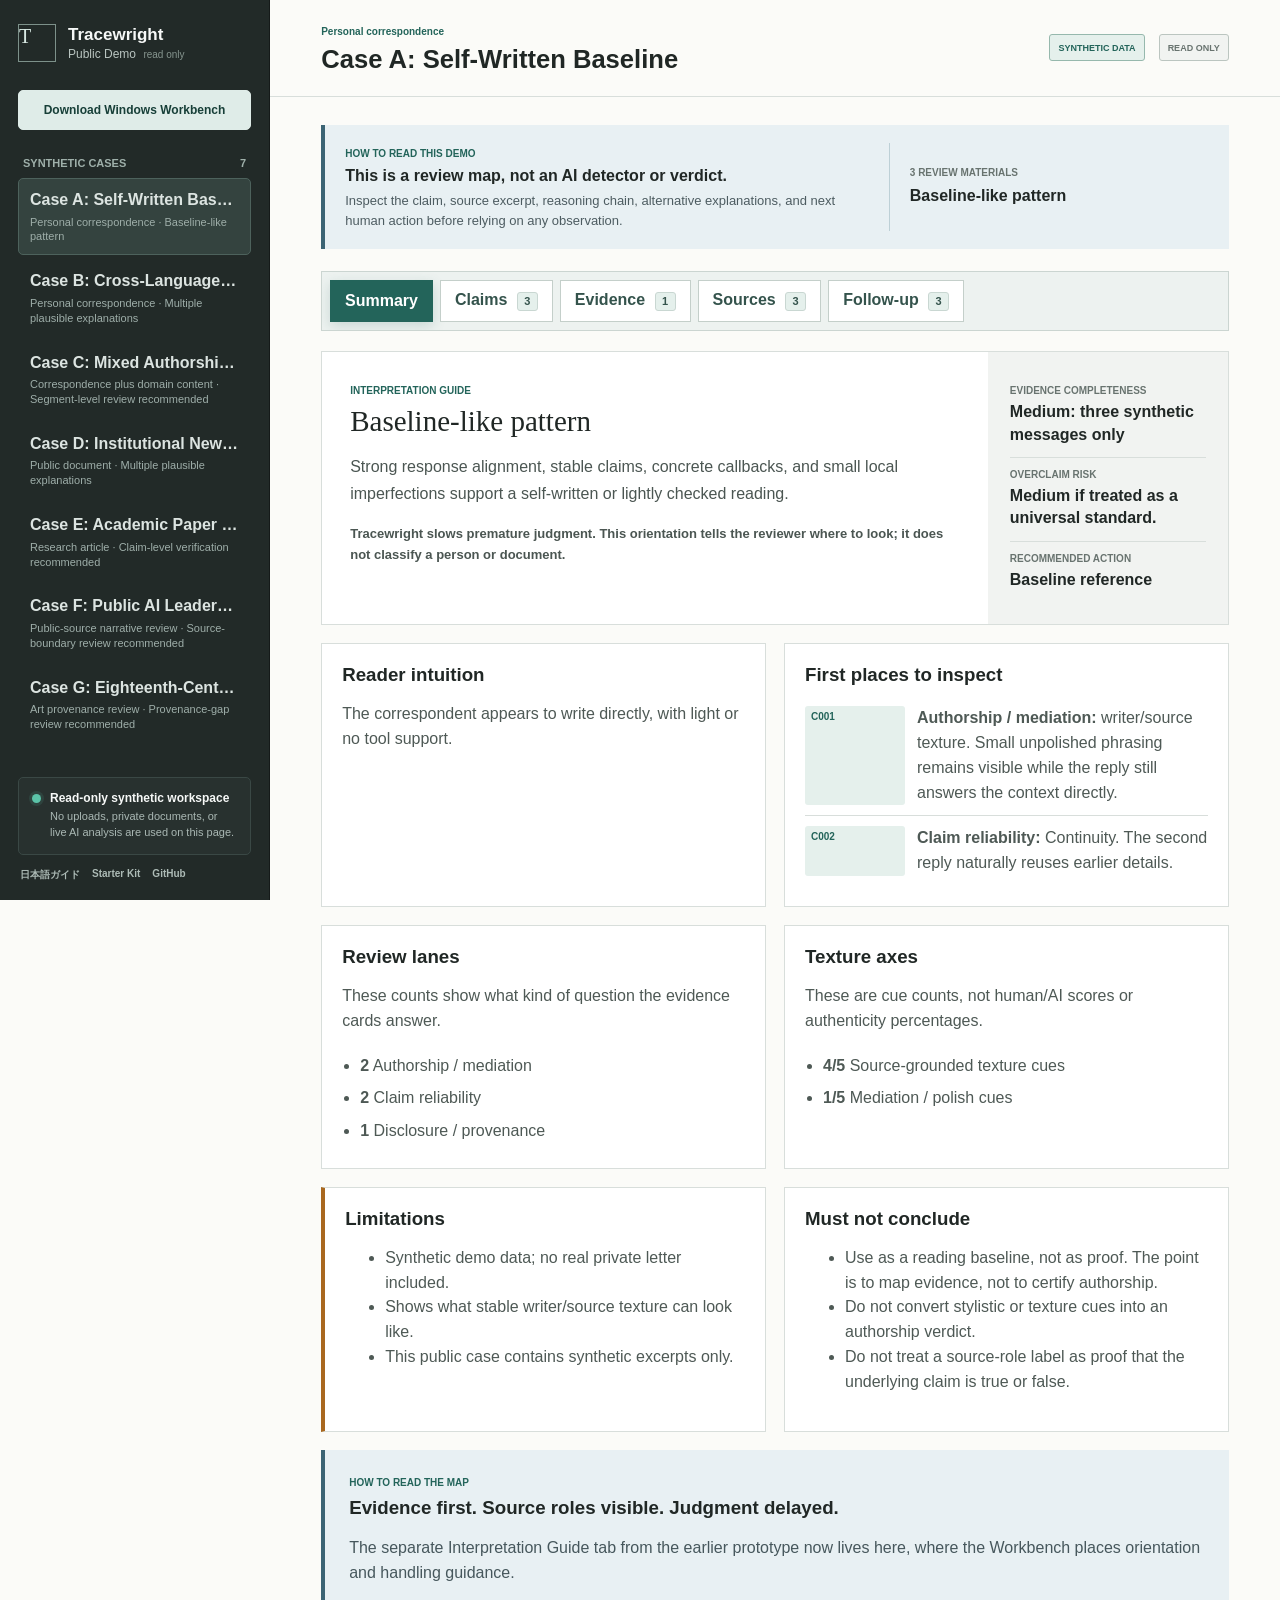
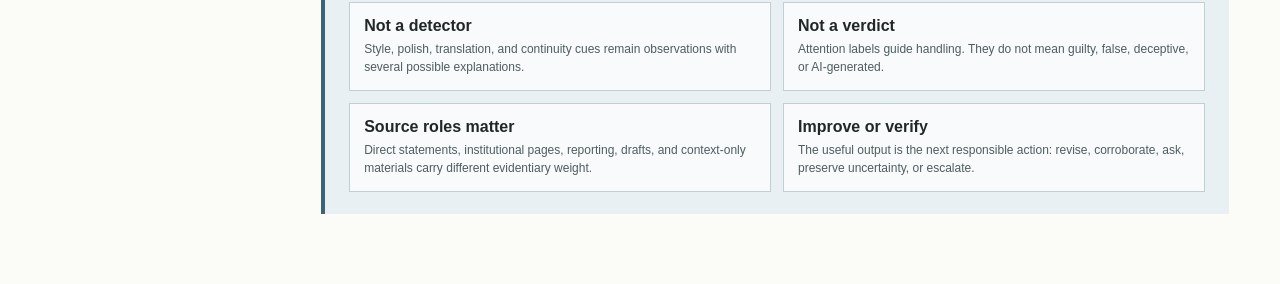
==== commit 7c623de0: "Rebuild public demo as read-only Workbench" ====
--- a/demo/index.html
+++ b/demo/index.html
@@ -1,993 +1,14 @@
-﻿<!doctype html>
+<!doctype html>
 <html lang="en">
 <head>
   <meta charset="utf-8">
   <meta name="viewport" content="width=device-width, initial-scale=1">
-  <title>Tracewright Narrative Uncertainty Map Demo</title>
-  <style>
-    :root {
-      --paper: #f7f3eb;
-      --panel: #fffdf8;
-      --ink: #202124;
-      --muted: #6b6258;
-      --line: #d9d0c3;
-      --accent: #315f72;
-      --blue: #d7e3f5;
-      --green: #dcebd9;
-      --yellow: #f5e8bd;
-      --orange: #f3cfaa;
-      --gray: #e7e3dd;
-      --red: #efd0c8;
-      --shadow: 0 8px 18px rgba(35,31,26,.05);
-    }
-
-    * { box-sizing: border-box; }
-    body {
-      margin: 0;
-      background: var(--paper);
-      color: var(--ink);
-      font-family: "Segoe UI", system-ui, sans-serif;
-      line-height: 1.45;
-    }
-    .shell { display: grid; grid-template-columns: 320px 1fr; min-height: 100vh; }
-    aside {
-      padding: 28px 22px;
-      background: #ece5d9;
-      border-right: 1px solid var(--line);
-    }
-    main { padding: 32px; max-width: 1220px; }
-    h1, h2, h3, p { margin-top: 0; }
-    h1 { font-size: 28px; line-height: 1.1; }
-    h2 { margin-bottom: 4px; }
-    h3 { margin-bottom: 10px; font-size: 17px; }
-    .kicker {
-      margin: 0 0 8px;
-      color: var(--accent);
-      font-size: 12px;
-      font-weight: 800;
-      letter-spacing: 0;
-      text-transform: uppercase;
-    }
-    .notice, .summary-overview {
-      border-left: 4px solid var(--accent);
-      background: #dcecf0;
-      padding: 14px 16px;
-      margin: 18px 0;
-      line-height: 1.55;
-    }
-    .starter-card {
-      border: 1px solid #b99250;
-      border-radius: 8px;
-      background: #fff6d9;
-      padding: 14px;
-      margin: 14px 0 16px;
-      box-shadow: var(--shadow);
-    }
-    .starter-card strong { display: block; margin-bottom: 6px; }
-    .starter-card p { margin-bottom: 10px; color: #504638; font-size: 13px; }
-    .starter-card a {
-      display: inline-flex;
-      align-items: center;
-      justify-content: center;
-      min-height: 36px;
-      border-radius: 8px;
-      background: #315f72;
-      color: #fff;
-      padding: 8px 11px;
-      font-size: 13px;
-      font-weight: 800;
-      text-decoration: none;
-    }
-    .workbench-card {
-      border: 2px solid #537c70;
-      background: #e5efeb;
-    }
-    .workbench-card strong { font-size: 18px; }
-    .workbench-card a { background: #173d35; }
-    .workbench-card small { display: block; margin-top: 9px; color: #5b6964; line-height: 1.45; }
-    .route-label {
-      display: inline-block;
-      margin-bottom: 8px;
-      color: #173d35;
-      font-size: 11px;
-      font-weight: 900;
-      text-transform: uppercase;
-    }
-    .demo-cue {
-      border-left: 3px solid #315f72;
-      padding: 4px 0 4px 12px;
-      margin: 16px 0;
-    }
-    .demo-cue strong { display: block; margin-bottom: 4px; }
-    .demo-cue p { margin: 0; color: var(--muted); font-size: 13px; line-height: 1.5; }
-    .secondary-path {
-      border-top: 1px solid var(--line);
-      border-bottom: 1px solid var(--line);
-      padding: 14px 2px;
-      margin: 14px 0;
-    }
-    .secondary-path strong { display: block; margin-bottom: 5px; font-size: 14px; }
-    .secondary-path p { margin-bottom: 8px; color: var(--muted); font-size: 12px; line-height: 1.5; }
-    .secondary-path a { color: var(--accent); font-size: 12px; font-weight: 800; }
-    .resource-links { display: grid; gap: 8px; margin: 12px 0 18px; }
-    .resource-links a {
-      display: block;
-      border: 1px solid var(--line);
-      border-radius: 8px;
-      background: rgba(255,253,248,.78);
-      padding: 10px 12px;
-      color: var(--accent);
-      font-size: 13px;
-      font-weight: 800;
-      text-decoration: none;
-    }
-    .case-list, .stack { display: grid; gap: 12px; }
-    .case-button {
-      width: 100%;
-      border: 1px solid var(--line);
-      border-radius: 8px;
-      background: rgba(255,253,248,.75);
-      padding: 14px;
-      text-align: left;
-      cursor: pointer;
-    }
-    .case-button.active { border-color: var(--accent); background: var(--panel); }
-    .case-button span { display: block; margin-top: 4px; color: var(--muted); font-size: 13px; }
-    .header { display: flex; justify-content: space-between; gap: 16px; margin-bottom: 14px; }
-    .status { display: flex; gap: 8px; flex-wrap: wrap; justify-content: flex-end; align-content: flex-start; }
-    .tag, .flag {
-      display: inline-flex;
-      align-items: center;
-      border: 1px solid var(--line);
-      border-radius: 999px;
-      min-height: 28px;
-      padding: 5px 10px;
-      background: var(--panel);
-      color: var(--muted);
-      font-size: 12px;
-      font-weight: 700;
-    }
-    .green { background: var(--green); }
-    .yellow { background: var(--yellow); }
-    .orange { background: var(--orange); }
-    .blue { background: var(--blue); }
-    .gray { background: var(--gray); }
-    .red { background: var(--red); }
-    .tabs { display: flex; gap: 8px; flex-wrap: wrap; border-bottom: 1px solid var(--line); margin-bottom: 16px; }
-    .tab {
-      border: 1px solid transparent;
-      border-bottom: 0;
-      border-radius: 8px 8px 0 0;
-      background: transparent;
-      padding: 10px 14px;
-      color: var(--muted);
-      cursor: pointer;
-    }
-    .tab.active { border-color: var(--line); background: var(--panel); color: var(--ink); }
-    .view { display: none; }
-    .view.active { display: block; }
-    .panel, .card {
-      border: 1px solid var(--line);
-      border-radius: 8px;
-      background: var(--panel);
-      box-shadow: var(--shadow);
-    }
-    .panel, .body { padding: 18px; }
-    .panel-note { color: var(--muted); font-size: 14px; }
-    .grid { display: grid; grid-template-columns: repeat(2, minmax(0, 1fr)); gap: 14px; }
-    .tri { grid-template-columns: repeat(3, minmax(0, 1fr)); }
-    .overview-grid { display: grid; grid-template-columns: repeat(3, minmax(0, 1fr)); gap: 14px; }
-    .overview-grid article { border-right: 1px solid rgba(49,95,114,.2); padding-right: 12px; }
-    .overview-grid article:last-child { border-right: 0; }
-    .overview-grid span { display: block; color: var(--accent); font-size: 12px; font-weight: 800; text-transform: uppercase; }
-    .overview-note { margin-bottom: 0; font-weight: 700; }
-    .review-guide { display: grid; gap: 16px; }
-    .guide-layout { display: grid; grid-template-columns: minmax(0, 1.45fr) minmax(260px, .55fr); gap: 14px; }
-    .attention-panel, .legend-panel { border: 1px solid var(--line); border-radius: 8px; background: #fbf8f1; padding: 14px; }
-    .attention-bars { display: grid; gap: 9px; margin: 10px 0 14px; }
-    .bar { display: grid; grid-template-columns: 180px 1fr 52px; gap: 10px; align-items: center; }
-    .track { height: 10px; border-radius: 999px; background: #ece5d9; overflow: hidden; }
-    .fill { height: 100%; border-radius: 999px; }
-    .fill.review { background: #af6e4d; }
-    .fill.mediated { background: #567ca0; }
-    .fill.anchor { background: #62835f; }
-    .fill.claims { background: #b79b49; }
-    .attention-definitions { display: grid; gap: 8px; margin: 10px 0 16px; color: var(--muted); font-size: 14px; }
-    .attention-definitions p { margin-bottom: 0; }
-    .texture-evidence-grid { display: grid; grid-template-columns: repeat(2, minmax(0, 1fr)); gap: 12px; margin: 14px 0 16px; }
-    .texture-evidence-list { border: 1px solid var(--line); border-radius: 8px; background: #fffaf0; padding: 12px; }
-    .texture-evidence-list h4 { margin: 0 0 8px; color: var(--muted); font-size: 12px; text-transform: uppercase; }
-    .texture-evidence-item { display: grid; grid-template-columns: auto minmax(0, 1fr); gap: 6px 8px; width: 100%; border: 0; border-top: 1px solid var(--line); background: transparent; padding: 10px 0; text-align: left; cursor: pointer; }
-    .texture-evidence-item:first-of-type { border-top: 0; }
-    .texture-evidence-item strong { min-width: 0; overflow-wrap: anywhere; font-size: 13px; }
-    .texture-evidence-item small { grid-column: 1 / -1; color: var(--muted); line-height: 1.45; }
-    .texture-evidence-item .axis-source { grid-column: 1 / -1; color: var(--muted); font-size: 11px; font-weight: 800; text-transform: uppercase; }
-    .texture-badge { display: inline-flex; align-items: center; min-height: 28px; border: 1px solid var(--line); border-radius: 8px; padding: 5px 9px; margin-left: 4px; color: var(--ink); font-size: 12px; font-weight: 800; }
-    .evidence-card-focus { outline: 3px solid rgba(36, 105, 121, 0.45); outline-offset: 4px; box-shadow: 0 0 0 7px rgba(36, 105, 121, 0.12); }
-    .legend-list { display: grid; gap: 10px; }
-    .legend-item p { margin: 6px 0 0; color: var(--muted); font-size: 13px; }
-    .focus-list { display: grid; gap: 10px; }
-    .focus-item { border: 1px solid var(--line); border-radius: 8px; background: #fbf8f1; padding: 12px; }
-    .focus-item p { margin: 8px 0 0; }
-    .guide-actions { display: flex; flex-wrap: wrap; gap: 8px; margin-top: 12px; }
-    .interpretation-grid { display: grid; grid-template-columns: minmax(0, 1fr) minmax(0, 1fr); gap: 14px; }
-    .principle-grid { display: grid; grid-template-columns: repeat(4, minmax(0, 1fr)); gap: 12px; }
-    .principle-card { border: 1px solid var(--line); border-radius: 8px; background: #fbf8f1; padding: 14px; }
-    .principle-card p { margin-bottom: 0; color: var(--muted); font-size: 14px; }
-    .handling-grid { display: grid; grid-template-columns: repeat(3, minmax(0, 1fr)); gap: 12px; }
-    .handling-card { border: 1px solid var(--line); border-radius: 8px; background: #fffaf0; padding: 14px; }
-    .handling-card p { margin-bottom: 0; color: var(--muted); font-size: 14px; }
-    .text-button {
-      border: 1px solid var(--line);
-      border-radius: 8px;
-      background: var(--panel);
-      padding: 8px 12px;
-      color: var(--accent);
-      font-weight: 700;
-      cursor: pointer;
-    }
-    .screening-grid { display: grid; grid-template-columns: repeat(3, minmax(0, 1fr)); gap: 14px; }
-    .screening-card p { margin-bottom: 0; }
-    .guide-list { margin: 8px 0 0; padding-left: 20px; line-height: 1.6; }
-    .message { display: grid; grid-template-columns: 190px 1fr; }
-    .message.context { background: #f2f0ec; border-style: dashed; opacity: .82; }
-    .meta { padding: 18px; border-right: 1px solid var(--line); background: rgba(236,229,217,.5); }
-    .flag-row { display: flex; gap: 8px; flex-wrap: wrap; }
-    blockquote { margin: 0 0 14px; border-left: 4px solid var(--accent); background: #f4efe5; padding: 14px 16px; line-height: 1.6; }
-    .marked { margin: 14px 0; border: 1px solid var(--line); border-radius: 8px; background: #fffaf0; padding: 14px; }
-    .mark { display: grid; grid-template-columns: 180px 170px 1fr; gap: 10px; margin-top: 10px; }
-    code { background: var(--orange); border-radius: 6px; padding: 4px 7px; white-space: normal; }
-    .box { border: 1px solid var(--line); border-radius: 8px; background: #fbf8f1; padding: 14px; }
-    .source-table { width: 100%; border-collapse: collapse; }
-    .source-table th, .source-table td { border-bottom: 1px solid var(--line); padding: 12px; text-align: left; vertical-align: top; }
-    .source-table th { color: var(--muted); font-size: 12px; text-transform: uppercase; }
-    .claim-status { min-width: 130px; }
-    @media (max-width: 980px) {
-      .shell, .message, .grid, .tri, .mark, .overview-grid, .guide-layout, .screening-grid, .interpretation-grid, .principle-grid, .handling-grid { grid-template-columns: 1fr; }
-      .texture-evidence-grid { grid-template-columns: 1fr; }
-      main { padding: 22px; }
-      aside { border-right: 0; border-bottom: 1px solid var(--line); }
-      .bar { grid-template-columns: 1fr; }
-      .header { display: block; }
-      .status { justify-content: flex-start; }
-    }
-  </style>
+  <meta http-equiv="refresh" content="0; url=../">
+  <link rel="canonical" href="https://ayakoredon.github.io/tracewright-narrative-uncertainty-map/">
+  <title>Tracewright Public Demo</title>
 </head>
 <body>
-  <div class="shell">
-    <aside>
-      <p class="kicker">Tracewright Demo</p>
-      <h1>Narrative Uncertainty Map</h1>
-      <div class="notice">
-        <strong>This is not an AI detector.</strong><br>
-        Tracewright reviews written materials by mapping claims, evidence, gaps, contradictions, source roles, and next checks. It can support paper review, creative revision, public narrative analysis, provenance review, and correspondence review. All cases below are synthetic.
-      </div>
-      <div class="starter-card workbench-card">
-        <span class="route-label">Recommended on Windows</span>
-        <strong>Install the Windows Workbench</strong>
-        <p>Use the full local review flow: prepare materials, define the review question, give a bounded bundle to your own AI, and inspect the returned Summary, Claims, Evidence, Sources, and Follow-up map.</p>
-        <a href="https://github.com/ayakoredon/tracewright-narrative-uncertainty-map/releases/download/workbench-v0.3.0-beta/Tracewright-Workbench-Setup-v0.3.0-beta.exe">Download Windows Beta</a>
-        <small>Windows x64 · local-first · unsigned beta. Files are not sent to a Tracewright server.</small>
-      </div>
-      <div class="demo-cue">
-        <strong>Next: explore the dashboard demo</strong>
-        <p>Select one of the synthetic cases below to see how Tracewright separates claims, evidence, source roles, uncertainty, and next actions.</p>
-      </div>
-      <div class="secondary-path">
-        <strong>No-install, Mac, or chat-only route</strong>
-        <p>Use the Starter Kit with ChatGPT, Claude, Gemini, or another file-capable AI to receive a Markdown review map without installing the Workbench.</p>
-        <a href="../downloads/tracewright-narrative-starter-kit-v0.6.zip" download>Download Starter Kit</a>
-        <span aria-hidden="true"> · </span>
-        <a href="../README.ja.md">日本語ガイド</a>
-      </div>
-      <div class="resource-links">
-        <a href="../simple-ai-example.html">Preview the no-install AI-chat workflow</a>
-        <a href="../COMMERCIAL_USE.md">License / Commercial Use</a>
-        <a href="https://github.com/ayakoredon/tracewright-narrative-uncertainty-map">View on GitHub</a>
-      </div>
-      <div id="caseList" class="case-list"></div>
-    </aside>
-    <main>
-      <header class="header">
-        <div>
-          <p class="kicker" id="stage">Demo case</p>
-          <h2 id="name">Case</h2>
-        </div>
-        <div class="status">
-          <span class="tag" id="count">0 materials</span>
-          <span class="tag" id="level">Review posture</span>
-        </div>
-      </header>
-      <nav class="tabs">
-        <button class="tab active" data-view="summary">Summary</button>
-        <button class="tab" data-view="interpretation">Interpretation Guide</button>
-        <button class="tab" data-view="timeline">Timeline</button>
-        <button class="tab" data-view="claims">Claims</button>
-        <button class="tab" data-view="evidence">Evidence</button>
-        <button class="tab" data-view="sources">Synthetic Source Inventory</button>
-      </nav>
-      <section id="summary" class="view active"></section>
-      <section id="interpretation" class="view"></section>
-      <section id="timeline" class="view"></section>
-      <section id="claims" class="view"></section>
-      <section id="evidence" class="view"></section>
-      <section id="sources" class="view"></section>
-    </main>
-  </div>
-
-<script>
-const cases = [
-  {
-    id: "baseline",
-    name: "Case A: Self-Written Baseline",
-    stage: "Personal correspondence",
-    level: "Baseline-like pattern",
-    intuition: "The correspondent appears to write directly, with light or no tool support.",
-    overview: "Strong response alignment, stable claims, concrete callbacks, and small local imperfections support a self-written or lightly checked reading.",
-    posture: "Use as a reading baseline, not as proof. The point is to map evidence, not to certify authorship.",
-    screening: {
-      recommended_action: "Baseline reference",
-      evidence_completeness: "Medium: three synthetic messages only",
-      known_provenance: "Synthetic demo data; no real private letter included.",
-      blind_reading_value: "Shows what stable writer/source texture can look like.",
-      overclaim_risk: "Medium if treated as a universal standard.",
-      next_checks: ["Collect more letters.", "Check whether small irregularities persist.", "Avoid using this as a rigid normal."]
-    },
-    guide: {
-      texture: { source_texture: 4, mediation_polish: 1, total: 5 },
-      lanes: { authorship: 2, claims: 2, disclosure: 1, total: 5, pressure: "Low" },
-      focus: [
-        ["green", "C001", "Authorship / mediation", "writer/source texture", "Small unpolished phrasing remains visible while the reply still answers the context directly."],
-        ["green", "C002", "Claim reliability", "Continuity", "The second reply naturally reuses earlier details."]
-      ]
-    },
-    claims: [
-      ["Works in a local technical business.", "Verifiable background claim", "First appeared", "Stable"],
-      ["Learned Japanese for personal reasons.", "Self-history claim", "Repeated with detail", "Stable"],
-      ["May use grammar checking.", "Tool-use possibility", "Unknown", "Ask only if relevant"]
-    ],
-    messages: [
-      ["A001", "Reviewer / context", "context", "2026-04-01", "synthetic:A001", "The reviewer asks about local work, music, and language learning.", ["Context only"]],
-      ["C001", "Correspondent / target", "target", "2026-04-03", "synthetic:C001", "The correspondent answers directly, gives concrete work details, and asks a specific return question.", ["Stable", "Direct response", "writer/source texture"]],
-      ["C002", "Correspondent / target", "target", "2026-04-10", "synthetic:C002", "The second reply reuses earlier details naturally and keeps the same uneven but fluent style.", ["Continuity", "Stable style"]]
-    ],
-    evidence: [
-      ["writer/source texture", "green", "synthetic:C001", "I tried to explain it better, but maybe I make the sentence too long...", [["make the sentence too long", "non-native phrasing", "A small local irregularity remains in an otherwise clear sentence."]], ["The phrase is clear but not polished flat.", "The writer process is visible.", "This supports writer/source texture but does not prove authorship."], ["A tool could preserve original phrasing.", "A non-native writer may also use grammar checking."], "source_texture"]
-    ]
-  },
-  {
-    id: "translation",
-    name: "Case B: Cross-Language Influence",
-    stage: "Personal correspondence",
-    level: "Multiple plausible explanations",
-    intuition: "The voice feels personal, but the English surface may be translation-supported.",
-    overview: "Specific memories and continuity appear alongside collocation and syntax that may show source-language transfer.",
-    posture: "Do not treat translation as deception. Ask what layer was translated, checked, or rewritten.",
-    screening: {
-      recommended_action: "Writing-workflow clarification",
-      evidence_completeness: "Medium",
-      known_provenance: "Synthetic demo data.",
-      blind_reading_value: "Shows how cross-language influence differs from AI-polished composition.",
-      overclaim_risk: "High if cross-language English is treated as AI generation.",
-      next_checks: ["Ask writing-language workflow gently.", "Compare supported and unsupported passages.", "Track continuity independent of grammar."]
-    },
-    guide: {
-      texture: { source_texture: 3, mediation_polish: 2, total: 5 },
-      lanes: { authorship: 3, claims: 1, disclosure: 2, total: 5, pressure: "Moderate" },
-      focus: [
-        ["blue", "C001", "Authorship / mediation", "Cross-language influence", "The English surface has local friction, but the content remains personal and responsive."],
-        ["yellow", "C001", "Disclosure / provenance", "Workflow unknown", "The next useful question is how the text was written or translated."]
-      ]
-    },
-    claims: [
-      ["Writes in English or translates into English.", "Process claim", "Unknown", "Verify gently"],
-      ["Has personal memories connected to the topic.", "Experience claim", "Supported by detail", "Stable"],
-      ["The English surface reflects source-language influence.", "Analytic observation", "Observed once", "Low-confidence"]
-    ],
-    messages: [
-      ["A001", "Reviewer / context", "context", "2026-04-04", "synthetic:A001", "The reviewer asks whether the correspondent writes directly in English or translates.", ["Context only"]],
-      ["C001", "Correspondent / target", "target", "2026-04-06", "synthetic:C001", "The correspondent gives a personal answer but uses unusual collocations and direct source-language structure.", ["Cross-language influence", "Stable", "Verify gently"]]
-    ],
-    evidence: [
-      ["Cross-Language Influence", "blue", "synthetic:C001", "I am respectful for this old music, but I cannot imagine how it is living in your day.", [["respectful for", "preposition drift", "Clear meaning, unusual English collocation."], ["how it is living", "source-language shaping", "Possibly source-language structure carried into English."]], ["The content is personal and responsive.", "The English surface contains local non-native friction.", "This supports cross-language uncertainty, not AI authorship."], ["Direct non-native English.", "Machine translation with light editing.", "Human translation preserving source structure."], "source_texture"]
-    ]
-  },
-  {
-    id: "mixed",
-    name: "Case C: Mixed Authorship / AI-Polish",
-    stage: "Correspondence plus domain content",
-    level: "Segment-level review recommended",
-    intuition: "Short domain-specific parts feel personal; longer reflective passages feel polished.",
-    overview: "Operational domain details remain grounded, while longer reflective passages show editorial or AI-polish signals.",
-    posture: "Avoid one label for the whole person. Separate domain turns, emotional response, and polished prose.",
-    screening: {
-      recommended_action: "Segment-level review",
-      evidence_completeness: "Medium-high",
-      known_provenance: "Synthetic demo data.",
-      blind_reading_value: "Shows why mixed-composition analysis matters.",
-      overclaim_risk: "High if the polished passage is used to judge every message.",
-      next_checks: ["Compare short and long segments.", "Ask drafting workflow naturally.", "Preserve domain-specific evidence separately."]
-    },
-    guide: {
-      texture: { source_texture: 3, mediation_polish: 4, total: 5 },
-      lanes: { authorship: 4, claims: 2, disclosure: 2, total: 5, pressure: "High" },
-      focus: [
-        ["blue", "C001", "Authorship / mediation", "AI / editorial polish", "The reflective sentence is compact, balanced, and more polished than the operational material."],
-        ["green", "C001", "Claim reliability", "Domain anchor", "The chess correction should be reviewed separately from the literary surface."]
-      ]
-    },
-    claims: [
-      ["The chess correction follows the current board state.", "Domain claim", "Source-grounded", "Stable"],
-      ["The literary interpretation is polished and general.", "Style observation", "Segment-specific", "Review"],
-      ["Different segments may have different creation histories.", "Mediation hypothesis", "Plausible", "Do not overclaim"]
-    ],
-    messages: [
-      ["A001", "Reviewer / context", "context", "2026-04-05", "synthetic:A001", "The reviewer asks about a novel and continues a slow chess game.", ["Context only"]],
-      ["C001", "Correspondent / target", "target", "2026-04-06", "synthetic:C001", "The reply contains a precise chess correction and a polished literary reflection.", ["Domain anchor", "AI/editorial polish?", "Segment split"]]
-    ],
-    evidence: [
-      ["AI / Editorial Polish", "blue", "synthetic:C001", "The refuge becomes a quiet cage, a poetic punishment for refusing growth.", [["quiet cage", "aphoristic polish", "Compact literary metaphor."], ["poetic punishment", "balanced evaluative phrase", "Smooth review-like cadence."]], ["The prose is more polished than earlier operational messages.", "The same message also contains domain-specific handling.", "This supports a mixed-composition hypothesis."], ["Careful human drafting.", "Human prose edited by AI.", "AI-generated reflection plus personal insertion."], "mediation_polish"],
-      ["Domain Authorship Anchor", "green", "synthetic:C001", "You wrote Nd2, but from this position I think you meant Nbd2.", [["Nbd2", "domain-specific correction", "Requires tracking the game state."]], ["The correction is operational and specific.", "It differs from the polished literary cadence.", "Analyze it separately from the prose surface."], ["A domain tool could assist, but no evidence requires that."], "source_texture"]
-    ]
-  },
-  {
-    id: "newsletter",
-    name: "Case D: Institutional Newsletter",
-    stage: "Public document",
-    level: "Multiple plausible explanations",
-    intuition: "No reader intuition supplied. Blind review mode.",
-    overview: "The document appears source-rich and institutionally edited. Final English may include translation, editorial smoothing, or AI assistance.",
-    posture: "Separate source provenance, fact-checking, cross-language surface, and final prose polish.",
-    screening: {
-      recommended_action: "Workflow review",
-      evidence_completeness: "Medium",
-      known_provenance: "Synthetic demo data modeled as a public newsletter.",
-      blind_reading_value: "Shows how this method can extend beyond personal letters.",
-      overclaim_risk: "High if polished institutional English is treated as AI authorship.",
-      next_checks: ["Compare source notes and final article.", "Ask whether translation or AI tools were used.", "Fact-check claims separately."]
-    },
-    guide: {
-      texture: { source_texture: 3, mediation_polish: 3, total: 5 },
-      lanes: { authorship: 3, claims: 4, disclosure: 3, total: 5, pressure: "Moderate" },
-      focus: [
-        ["green", "D001", "Claim reliability", "Source-backed specificity", "Material details point to a source layer that should be kept separate from the final prose layer."],
-        ["yellow", "D001", "Authorship / mediation", "Low-confidence surface signal", "Formal collocations are weak clues without workflow evidence."]
-      ]
-    },
-    claims: [
-      ["The cassette contains two platform versions.", "Material fact", "Source-backed", "Verify with archive record"],
-      ["The materials are available for consultation.", "Access claim", "Public-facing", "Verify"],
-      ["Final English may hide source-language workflow.", "Method caution", "Low-confidence", "Use provenance evidence"]
-    ],
-    messages: [
-      ["D001", "Document / target", "target", "2026-04-20", "synthetic:D001", "A public newsletter combines archive object metadata, historical framing, and a polished support appeal.", ["Institutional template", "Archive specificity", "Editorial polish"]]
-    ],
-    evidence: [
-      ["Source-Backed Specificity", "green", "synthetic:D001", "The original cassette contains two platform versions on opposite sides, catalogued under the same acquisition record.", [["opposite sides", "material detail", "Physical-object detail suggests source notes or archive knowledge."], ["acquisition record", "provenance cue", "Links final prose to archival practice."]], ["The detail is too specific for generic promotional prose.", "It may come from human notes later edited or translated.", "Source layer and sentence layer should be separated."], ["A well-prompted AI could rewrite supplied source notes."], "source_texture"],
-      ["Low-Confidence Surface Signal", "yellow", "synthetic:D001", "These materials served for the preparation of this article and are available for consultation.", [["served for the preparation", "collocation heaviness", "Possible translation or institutional English; low confidence."], ["available for consultation", "formal register", "Could be human institutional phrasing."]], ["Final English is clean enough that source language is not detectable with confidence.", "Small collocation clues are weak alone.", "Workflow evidence matters more than surface guessing."], ["Human non-native English.", "Human translation.", "LLM translation plus human check.", "Institutional style."], "not_applicable"]
-    ]
-  },
-  {
-    id: "academic",
-    name: "Case E: Academic Paper Review",
-    stage: "Research article",
-    level: "Claim-level verification recommended",
-    intuition: "No reader intuition supplied. Blind review mode.",
-    overview: "The paper has a coherent scholarly surface, but several claims require source-level verification before the argument should be relied on.",
-    posture: "Separate prose polish from research reliability. A fluent academic surface can coexist with weak methods, unsupported citations, or overgeneralized conclusions.",
-    screening: {
-      recommended_action: "Claim-level verification before citation or reuse",
-      evidence_completeness: "Medium: abstract, method excerpt, and conclusion excerpt only",
-      known_provenance: "Synthetic demo paper; no real unpublished manuscript included.",
-      blind_reading_value: "Shows how the same framework can review academic material without reducing it to authorship.",
-      overclaim_risk: "High if polished prose is mistaken for methodological strength.",
-      next_checks: ["Trace each quantitative claim to method and table support.", "Check whether cited studies actually support the operational definition.", "Ask for dataset, inclusion criteria, and coding protocol."]
-    },
-    guide: {
-      texture: { source_texture: 2, mediation_polish: 3, total: 5 },
-      lanes: { authorship: 2, claims: 5, disclosure: 1, total: 5, pressure: "High" },
-      focus: [
-        ["orange", "P002", "Claim reliability", "Method specificity gap", "The sample and coding procedure are not detailed enough to carry the conclusion."],
-        ["orange", "P003", "Claim reliability", "Overgeneralization risk", "A limited corpus is used to make a broad institutional workflow claim."],
-        ["blue", "P001", "Authorship / mediation", "Polished academic surface", "The prose is smooth, but that is secondary to evidence support."]
-      ]
-    },
-    claims: [
-      ["The study uses a 42-document corpus.", "Method claim", "Partially specified", "Verify sampling protocol"],
-      ["The proposed review workflow improved analyst accuracy by 31%.", "Quantitative result", "Requires table support", "Verify"],
-      ["The findings generalize to institutional review workflows.", "Scope claim", "Overextended from excerpt", "Review"],
-      ["Prior studies establish the same operational definition of narrative provenance.", "Citation claim", "Citation support unknown", "Verify cited sources"]
-    ],
-    messages: [
-      ["P001", "Paper / abstract", "target", "2026-05-02", "synthetic:P001", "The abstract introduces a narrative-provenance review method and reports improved analyst performance.", ["Scholarly surface", "Quantitative claim", "Claim review"]],
-      ["P002", "Paper / methods", "target", "2026-05-02", "synthetic:P002", "The methods section describes a 42-document corpus but gives limited sampling and coding detail.", ["Method gap", "Verify dataset"]],
-      ["P003", "Paper / conclusion", "target", "2026-05-02", "synthetic:P003", "The conclusion generalizes from the limited corpus to institutional review workflows.", ["Scope expansion", "Review"]]
-    ],
-    evidence: [
-      ["Method Specificity Gap", "orange", "synthetic:P002", "We selected forty-two documents representative of the field and coded them for provenance ambiguity.", [["representative of the field", "sampling claim", "The population and selection method are not defined."], ["coded them", "method compression", "No coder count, codebook, or agreement metric is visible in the excerpt."]], ["The sentence makes a methodological claim but leaves the sampling frame underspecified.", "The reader cannot yet tell whether the corpus supports the result.", "This is a claim-reliability issue, not an authorship judgment."], ["Details may appear elsewhere in the paper.", "Supplementary materials may contain the protocol.", "This may be an excerpt-level limitation."], "not_applicable"],
-      ["Overgeneralization Risk", "orange", "synthetic:P003", "These results demonstrate that narrative-provenance mapping can improve institutional review workflows across domains.", [["demonstrate", "strong causal verb", "The excerpt supports caution better than proof."], ["across domains", "scope expansion", "The claim reaches beyond the visible corpus description."]], ["The conclusion uses stronger language than the visible method supports.", "This should prompt source and scope review before citation.", "The issue is evidential strength rather than whether the prose is human or AI-written."], ["The full paper may include cross-domain validation.", "The authors may be using demonstration in a softer rhetorical sense."], "mediation_polish"],
-      ["Citation Support Check", "yellow", "synthetic:P001", "Prior work has established narrative provenance as a stable operational category.", [["established", "citation strength", "A broad literature claim needs source-level checking."], ["stable operational category", "definition claim", "The definition may vary across fields."]], ["The phrase signals a literature-foundation claim.", "A reviewer should inspect whether the cited sources actually use the same definition.", "This belongs in the claim lane even if the writing style is polished."], ["The literature review may define the term carefully later.", "The abstract may compress a nuanced discussion."], "not_applicable"]
-    ]
-  },
-  {
-    id: "public_figures",
-    name: "Case F: Public AI Leadership Narrative Dossier",
-    stage: "Public-source narrative review",
-    level: "Source-boundary review recommended",
-    intuition: "No private reader intuition supplied. This demo uses public materials about AI leaders to show how Tracewright separates authored statements, corporate pages, external reporting, adversarial sources, and source-inventory gaps.",
-    overview: "The useful question is not whether one public figure is consistent or inconsistent in the abstract. The review task is to map which source said what, in what role, at what time, and with what evidentiary weight.",
-    posture: "Do not collapse a public person, their company, a news report, a competitor statement, and a technical paper into one flat narrative. Treat this as source-boundary and chronology review, not personality judgment.",
-    screening: {
-      recommended_action: "Source-boundary and chronology review",
-      evidence_completeness: "Low-medium: representative public sources only, not a complete biography or fact investigation",
-      known_provenance: "Public web materials: authored essays/posts, company pages, collective open letters, and external or adversarial sources.",
-      blind_reading_value: "Shows how the same uncertainty-map method can review public narratives without becoming a reputational verdict.",
-      overclaim_risk: "High if company claims, reported remarks, external allegations, and adversarial statements are attributed directly to a person without source-role labels.",
-      next_checks: ["Keep direct authored texts separate from company policy pages.", "Treat external reporting and adversarial statements as attributed sources, not settled fact.", "Build dated timelines before asserting contradiction.", "Use primary filings, transcripts, or full article text before escalating claims."]
-    },
-    guide: {
-      texture: { source_texture: 4, mediation_polish: 2, total: 5 },
-      lanes: { authorship: 4, claims: 5, disclosure: 4, total: 5, pressure: "High" },
-      focus: [
-        ["orange", "PF003", "Disclosure / provenance", "Source-role boundary", "A competitor or adversarial company page can be evidence-bearing while still requiring attribution and corroboration."],
-        ["orange", "PF004", "Claim reliability", "Chronology pressure", "A public safety posture and later product acceleration should be reviewed as a dated implementation question, not as an instant contradiction."],
-        ["blue", "PF002", "Authorship / mediation", "Corporate-policy layer", "Company policy pages may reflect an organization, not one individual author's personal statement."]
-      ]
-    },
-    claims: [
-      ["Authored essays or blog posts can support a person's stated position at a date.", "Source-boundary claim", "Supported by public sources", "Stable"],
-      ["Corporate policy pages should not automatically be treated as single-person statements.", "Method claim", "General review rule", "Stable"],
-      ["External reporting and adversarial statements require attribution and corroboration.", "Reliability claim", "High-priority rule", "Review"],
-      ["Apparent changes in AI policy posture should be tested through chronology before being called contradictions.", "Chronology claim", "Review method", "Review"]
-    ],
-    messages: [
-      ["PF001", "Authored essay / public post", "target", "2024-2026", "public:authored-essays", "Representative authored materials include Dario Amodei essays and Sam Altman blog posts. They can anchor dated self-positioning but not every company action.", ["Authored layer", "Date anchor"]],
-      ["PF002", "Company policy / product page", "target", "2025-2026", "public:company-pages", "Representative company materials include Anthropic policy pages and xAI product/company pages. They show organizational posture and implementation claims.", ["Corporate layer", "Implementation claim"]],
-      ["PF003", "External or adversarial source", "target", "2024-2026", "public:external-sources", "External reporting, open letters, and competitor statements may be important, but each needs role labeling and corroboration.", ["Source boundary", "Attribution required"]],
-      ["PF004", "Chronology map", "target", "2023-2026", "public:timeline", "A public narrative may change over time as models, companies, law, risk perception, and competition change. The first review step is dated mapping.", ["Chronology", "Review pressure"]]
-    ],
-    evidence: [
-      ["Authored-position anchor", "green", "public:authored-essays", "A signed essay or personal blog post can anchor that a person publicly held or framed a position at a given time.", [["signed essay", "source role", "Authored text is stronger for self-positioning than for proving implementation."], ["at a given time", "chronology", "The date matters before consistency is assessed."]], ["This is useful source-grounded texture because the source role is clear.", "It should not be expanded to every corporate action or later media narrative.", "The review should preserve the distinction between position, aspiration, and implementation."], ["A post may be edited, ghost-edited, or strategically framed.", "A public post may omit internal constraints or later changes."], "source_texture"],
-      ["Corporate-policy boundary", "blue", "public:company-pages", "Company pages and policy announcements can describe commitments, product posture, or safety processes, but they are organizational documents.", [["company pages", "organizational source", "Do not treat as a single individual's direct authored claim."], ["commitments", "implementation claim", "Requires evidence of actual process or enforcement."]], ["The source can be public and useful while still being role-bound.", "This belongs in Disclosure / provenance because authority depends on source type.", "Tracewright should keep the corporate layer visible."], ["The leader may have approved the page.", "A policy may reflect legal, communications, or team drafting."], "mediation_polish"],
-      ["Adversarial-source warning", "orange", "public:adversarial-source", "A competitor statement, lawsuit-position page, or strongly interested source may contain useful documents while still requiring attribution and corroboration.", [["competitor statement", "source boundary", "Evidence-bearing does not mean neutral."], ["requires attribution", "handling rule", "Claims should remain attached to the source until checked."]], ["This is a central public-figure dossier risk.", "The source may contain real records, but framing can be strategic.", "The dashboard should prevent the reader from silently absorbing it as neutral biography."], ["The adversarial source may be accurate.", "The opposing side may dispute or contextualize it.", "Court filings or primary documents may settle part of the record."], "not_applicable"],
-      ["Chronology / implementation pressure", "orange", "public:timeline", "A safety-warning statement, later product launch, government deployment claim, or regulation proposal may look inconsistent unless placed in a dated timeline with role labels.", [["safety-warning statement", "early posture", "Could be collective, personal, or company-level."], ["later product launch", "implementation layer", "Should be compared with actual safeguards and dates."], ["dated timeline", "review method", "Chronology comes before contradiction."]], ["The same person can hold risk concerns while building products; that is tension, not automatically contradiction.", "The review should ask whether implementation evidence matches the public risk posture.", "This card shows how Tracewright slows reputational judgment."], ["The timeline may reveal a genuine contradiction.", "Product or policy details may resolve the tension.", "External reporting may be incomplete."], "source_texture"]
-    ]
-  },
-  {
-    id: "painting_provenance",
-    name: "Case G: Eighteenth-Century Painting Provenance Dossier",
-    stage: "Art provenance review",
-    level: "Provenance-gap review recommended",
-    intuition: "No private collector file is included. This synthetic case shows how Tracewright can review a mixed dossier around an old painting without turning uncertainty into a verdict about authenticity or ownership.",
-    overview: "The dossier contains several useful anchors, but the chain is not continuous. A studio ledger, a nineteenth-century diary, an auction record, a wartime gap, a later researcher note, and a conservation memo each answer different questions and carry different evidentiary weight.",
-    posture: "Do not collapse attribution, ownership history, wartime custody, and current title into one confidence label. The next responsible step is to separate source roles, date each claim, and identify which gaps are ordinary archival loss versus high-stakes provenance risk.",
-    screening: {
-      recommended_action: "Provenance-gap and claim-boundary review",
-      evidence_completeness: "Medium-low: synthetic source excerpts only, with intentional gaps in the chain of custody",
-      known_provenance: "Synthetic demo dossier; no real artwork, collector, archive, or private ownership file is included.",
-      blind_reading_value: "Shows how Tracewright handles historical records, conflicting descriptions, and archival silence without forcing a binary conclusion.",
-      overclaim_risk: "High if the studio ledger, diary, auction catalogue, and modern researcher note are treated as one continuous proof chain.",
-      next_checks: ["Separate attribution evidence from ownership evidence.", "Compare the diary description with the auction catalogue and physical painting.", "Map the 1939-1947 gap before making any title or restitution claim.", "Ask whether the researcher note cites primary documents or repeats family tradition.", "Have a qualified provenance specialist review wartime-risk materials."]
-    },
-    guide: {
-      texture: { source_texture: 4, mediation_polish: 1, total: 5 },
-      lanes: { authorship: 3, claims: 5, disclosure: 4, total: 5, pressure: "High" },
-      focus: [
-        ["orange", "PR005", "Claim reliability", "Wartime gap", "The file has no direct custody record between 1939 and 1947, so the absence itself must be recorded rather than smoothed over."],
-        ["yellow", "PR003/PR004", "Claim reliability", "Diary / auction mismatch", "A diary entry and auction catalogue may refer to the same painting, but their descriptions do not align perfectly."],
-        ["blue", "PR006", "Disclosure / provenance", "Researcher-note boundary", "A modern researcher's attribution note may be useful while still depending on uncited or secondary material."]
-      ]
-    },
-    claims: [
-      ["The painting may be by Elodie Marchand or her workshop, circa 1772.", "Attribution claim", "Plausible but not settled", "Specialist review"],
-      ["A painting matching the current work appears in an 1849 collector diary.", "Ownership-history claim", "Partially matched", "Verify description"],
-      ["Lot 37 in an 1850 auction catalogue may be the same object.", "Provenance link", "Conflicting details", "Review"],
-      ["The chain of custody is undocumented between 1939 and 1947.", "Provenance-gap claim", "Explicit gap", "High attention"],
-      ["A 1978 researcher note treats the attribution as likely.", "Secondary-source claim", "Source-boundary needed", "Check citations"],
-      ["Pigment and canvas findings are consistent with late eighteenth-century materials.", "Material-analysis claim", "Supports date range, not authorship", "Do not overclaim"]
-    ],
-    messages: [
-      ["PR001", "Collector file / object summary", "target", "2026-05-18", "synthetic:collector-file", "The current owner holds a small oil painting known as Woman with a Blue Ribbon, attributed in the file to Elodie Marchand, circa 1772.", ["Current file", "Attribution claim", "Context only until checked"]],
-      ["PR002", "Artist record / studio ledger", "target", "1772", "synthetic:studio-ledger", "A studio ledger records a portrait of a young woman with a blue ribbon delivered to a Paris patron, but it does not include dimensions or a later owner.", ["Date anchor", "Attribution boundary"]],
-      ["PR003", "Collector diary", "target", "1849", "synthetic:diary-1849", "A handwritten diary describes buying a small French portrait of a girl with blue ribbon from the de Vries family collection.", ["Ownership clue", "Source-grounded texture"]],
-      ["PR004", "Auction catalogue", "target", "1850", "synthetic:auction-1850", "An auction catalogue lists Lot 37 as Portrait of a Young Lady, French school, blue sash, but the dimensions differ from the current painting by several centimeters.", ["Possible match", "Description mismatch"]],
-      ["PR005", "Wartime custody file", "target", "1939-1947", "synthetic:wartime-gap", "The dossier has insurance correspondence from 1938 and a gallery receipt from 1948, but no direct record for the war years.", ["Provenance gap", "High attention"]],
-      ["PR006", "Researcher note", "target", "1978", "synthetic:research-note", "A researcher wrote that the picture is probably by Marchand, citing an old family list and stylistic comparison, but the family list is not attached.", ["Secondary source", "Citation gap"]],
-      ["PR007", "Conservation memo", "target", "2026", "synthetic:conservation-memo", "A conservation memo reports canvas weave and pigment findings consistent with late eighteenth-century French materials.", ["Material anchor", "Not authorship proof"]]
-    ],
-    evidence: [
-      ["Attribution Boundary", "yellow", "synthetic:studio-ledger", "The ledger records 'portrait of a young woman, blue ribbon, for M. Armand' in 1772, but gives no dimensions, signature reference, or later owner.", [["portrait of a young woman, blue ribbon", "descriptive overlap", "The phrase may align with the present painting but is not unique enough."], ["no dimensions", "missing identifier", "The record cannot yet be tied securely to the object."], ["no later owner", "chain break", "The ledger supports a possible origin, not continuous provenance."]], ["The ledger is an early date anchor but not a full identification.", "The description is plausible yet generic.", "Attribution and ownership history should stay separate."], ["The full ledger may contain adjacent entries.", "A patron archive may identify M. Armand.", "The present painting may be a related work rather than the same object."], "source_texture"],
-      ["Diary / Auction Mismatch", "orange", "synthetic:diary-1849 + synthetic:auction-1850", "The diary says 'a small French portrait of a girl with a blue ribbon'; the auction catalogue lists 'Portrait of a Young Lady, French school, blue sash' with dimensions that differ from the current painting.", [["blue ribbon", "possible continuity", "The motif overlaps with the current file."], ["blue sash", "description drift", "The catalogue wording may refer to a different visual feature."], ["dimensions differ", "material mismatch", "A measurable discrepancy requires checking before linking the records."]], ["The two records may describe the same object imprecisely, but the mismatch is substantive enough to flag.", "The review should compare measurements, frame changes, relining history, and catalogue conventions.", "This is a provenance-link problem, not an authenticity verdict."], ["Old catalogues may round measurements.", "A relining or frame note may explain size changes.", "The diary and auction lot may be different paintings in the same collection."], "not_applicable"],
-      ["Wartime Provenance Gap", "red", "synthetic:wartime-gap", "The file moves from a 1938 insurance letter to a 1948 gallery receipt, with no direct custody record during the war years.", [["1938 insurance letter", "pre-gap anchor", "The object appears before the war-period gap."], ["1948 gallery receipt", "post-gap anchor", "The object appears after the gap."], ["no direct custody record", "archival silence", "The missing interval is the key evidence problem."]], ["A wartime gap does not prove wrongdoing, but it is a high-attention provenance issue.", "The gap should be named explicitly rather than hidden under a continuous ownership narrative.", "Qualified provenance review is needed before relying on the chain for title, sale, donation, or publication."], ["Records may have been lost.", "The object may have remained with the same family.", "External archives, customs files, or gallery stock books may close the gap."], "source_texture"],
-      ["Researcher-Note Boundary", "blue", "synthetic:research-note", "The 1978 note says 'probably Marchand' and refers to an old family list, but the list is not attached to the dossier.", [["probably Marchand", "attribution softness", "The researcher uses cautious language."], ["old family list", "missing cited source", "The supporting document is not available in the reviewed file."], ["not attached", "provenance disclosure", "The reviewer should not treat the note as if the primary source were present."]], ["A respected researcher note can be valuable, but its evidentiary weight depends on the cited material.", "The dashboard should preserve the distinction between expert opinion and visible primary evidence.", "The next action is to locate the family list or quote its contents accurately."], ["The researcher may have seen the list directly.", "The list may exist in another archive.", "The attribution may rest more on style than on documentary provenance."], "mediation_polish"],
-      ["Material Analysis Anchor", "green", "synthetic:conservation-memo", "Canvas weave, ground layer, and pigment findings are consistent with late eighteenth-century French materials.", [["consistent with", "supporting language", "The memo supports compatibility, not certainty."], ["late eighteenth-century French materials", "date-range support", "Material evidence can support the period claim."], ["pigment findings", "technical anchor", "A physical examination provides a different source layer from written provenance."]], ["Technical findings help test whether the object could belong to the proposed period.", "They do not prove Marchand authorship or uninterrupted ownership.", "This card helps separate material compatibility from narrative provenance."], ["Later artists may use old materials.", "The memo may need full lab data.", "Condition history may affect interpretation."], "source_texture"]
-    ]
-  }
-];
-
-let selected = cases[0].id;
-let view = "summary";
-const $ = (selector) => document.querySelector(selector);
-const esc = (value) => String(value)
-  .replaceAll("&", "&amp;")
-  .replaceAll("<", "&lt;")
-  .replaceAll(">", "&gt;")
-  .replaceAll('"', "&quot;")
-  .replaceAll("'", "&#039;");
-
-function item() { return cases.find((demoCase) => demoCase.id === selected); }
-
-function render() {
-  renderList();
-  renderHead();
-  renderView();
-}
-
-function renderList() {
-  $("#caseList").innerHTML = cases.map((demoCase) => `
-    <button class="case-button ${demoCase.id === selected ? "active" : ""}" data-case="${esc(demoCase.id)}">
-      <strong>${esc(demoCase.name)}</strong>
-      <span>${esc(demoCase.level)}</span>
-    </button>
-  `).join("");
-}
-
-function renderHead() {
-  const current = item();
-  $("#stage").textContent = current.stage;
-  $("#name").textContent = current.name;
-  $("#count").textContent = `${current.messages.length} review materials`;
-  $("#level").textContent = current.level;
-}
-
-function renderView() {
-  document.querySelectorAll(".view").forEach((element) => element.classList.remove("active"));
-  document.querySelectorAll(".tab").forEach((tab) => tab.classList.toggle("active", tab.dataset.view === view));
-  $(`#${view}`).classList.add("active");
-  ({ summary, interpretation, timeline, claims, evidence, sources }[view])();
-}
-
-function summary() {
-  const current = item();
-  const guide = current.guide;
-  $("#summary").innerHTML = `
-    <div class="stack">
-      <section class="summary-overview">
-        <h3>Summary</h3>
-        <div class="overview-grid">
-          ${overviewCell("Reader intuition", current.intuition)}
-          ${overviewCell("Analysis overview", current.overview)}
-          ${overviewCell("Uncertainty posture", current.posture)}
-        </div>
-        <p class="overview-note">Tracewright is not designed to expose people. It is designed to slow down premature judgment.</p>
-      </section>
-      <section class="panel">
-        <h3>First Places To Inspect</h3>
-        <p class="panel-note">A short triage list only. Use Interpretation Guide to decide how to handle these observations without turning them into verdicts.</p>
-        <div class="focus-list">
-          ${guide.focus.map((focus) => `
-            <div class="focus-item">
-              <span class="flag ${esc(focus[0])}">${esc(focus[1])}</span>
-              <p><strong>${esc(focus[2])}:</strong> ${esc(focus[3])} - ${esc(focus[4])}</p>
-            </div>
-          `).join("")}
-        </div>
-        <div class="guide-actions">
-          <button class="text-button" data-view="interpretation">Open Interpretation Guide</button>
-          <button class="text-button" data-view="evidence">Open Evidence</button>
-          <button class="text-button" data-view="claims">Open Claims</button>
-        </div>
-      </section>
-      <section class="screening-grid">
-        ${screeningCard("Recommended action", current.screening.recommended_action)}
-        ${screeningCard("Evidence completeness", current.screening.evidence_completeness)}
-        ${screeningCard("Known provenance", current.screening.known_provenance)}
-        ${screeningCard("Blind-reading value", current.screening.blind_reading_value)}
-        ${screeningCard("Overclaim risk", current.screening.overclaim_risk)}
-        <section class="panel screening-card">
-          <h3>Next Checks</h3>
-          <ul class="guide-list">${current.screening.next_checks.map((check) => `<li>${esc(check)}</li>`).join("")}</ul>
-        </section>
-      </section>
-    </div>
-  `;
-}
-
-function interpretation() {
-  const current = item();
-  const guide = current.guide;
-  $("#interpretation").innerHTML = `
-    <div class="stack">
-      <section class="summary-overview">
-        <h3>Interpretation Guide</h3>
-        <p>This tab explains how to read the dashboard. It is not a detector and not a verdict surface; it turns uncertainty into review posture, accountability, and next handling.</p>
-        <p class="overview-note">Evidence first. Source roles visible. Judgment delayed until the reviewer has checked what the observation actually supports.</p>
-      </section>
-      <section class="principle-grid">
-        ${principleCard("Not a detector", "The dashboard does not decide whether a person used AI. It shows what requires closer reading, corroboration, or context.")}
-        ${principleCard("Not a verdict", "A flag is a handling cue, not a finding. A polished surface, rough texture, or contradiction cue can have several explanations.")}
-        ${principleCard("Source roles matter", "Self-description, third-party reporting, legal material, institutional pages, transcripts, and drafts should not be collapsed into one voice.")}
-        ${principleCard("Improve or verify", "The goal is to decide the next responsible action: verify a claim, ask a follow-up, revise a draft, add evidence, or escalate review.")}
-      </section>
-      <section class="panel review-guide">
-        <div>
-          <h3>How To Read This Case</h3>
-          <p class="panel-note">These are evidence-card cue counts, not authorship probabilities or authenticity percentages. They show where a reviewer should inspect source-grounding, mediation, polish, translation, editing, or workflow possibilities.</p>
-        </div>
-        <div class="guide-layout">
-          <div class="attention-panel">
-            <h3>Texture Axes</h3>
-            <p class="panel-note">These are evidence-card cue counts, not authorship probabilities or authenticity percentages. Ambiguous cards remain in Evidence for human review.</p>
-            <div class="attention-bars">
-              ${bar("Source-grounded texture cues", guide.texture.source_texture, guide.texture.total, "anchor")}
-              ${bar("Mediation / polish cues", guide.texture.mediation_polish, guide.texture.total, "mediated")}
-            </div>
-            <div class="attention-definitions">
-              <p><strong>Source-grounded texture cues:</strong> visible writerly agency, specific source detail, revision traces, hesitation, local judgment, rough edges, or idiosyncratic phrasing.</p>
-              <p><strong>Mediation / polish cues:</strong> automated-synthesis or editorial surface: clean coverage, weak close reading, template flow, fast generalization, or polished prose without visible ownership.</p>
-            </div>
-            <div class="texture-evidence-grid">
-              ${textureEvidenceList("Source-grounded texture cue evidence", "source_texture")}
-              ${textureEvidenceList("Mediation / polish cue evidence", "mediation_polish")}
-            </div>
-            <h3>Review Lanes</h3>
-            <p class="panel-note">These counts show what kind of question the evidence cards answer.</p>
-            <div class="attention-bars">
-              ${bar("Authorship / mediation", guide.lanes.authorship, guide.lanes.total, "mediated")}
-              ${bar("Claim reliability", guide.lanes.claims, guide.lanes.total, "claims")}
-              ${bar("Disclosure / provenance", guide.lanes.disclosure, guide.lanes.total, "anchor")}
-              <div class="bar"><span>Review pressure</span><span class="flag ${pressureColor(guide.lanes.pressure)}">${esc(guide.lanes.pressure)}</span><strong></strong></div>
-            </div>
-            <div class="attention-definitions">
-              <p><strong>Authorship / mediation:</strong> how wording, style, continuity, translation, editing, or final surface may have been shaped. This is not a finding about who wrote the material.</p>
-              <p><strong>Claim reliability:</strong> whether stated facts, timelines, methods, identities, citations, or content claims need checking. This is not a judgment of the person.</p>
-              <p><strong>Disclosure / provenance:</strong> explicit or known information about AI use, translation, fiction, edits, source notes, or workflow. This is not confession or guilt.</p>
-            </div>
-            <div class="guide-actions">
-              <button class="text-button" data-view="evidence">Open Evidence</button>
-              <button class="text-button" data-view="claims">Open Claims</button>
-              <button class="text-button" data-view="sources">Open Review Materials</button>
-            </div>
-          </div>
-          <div class="legend-panel">
-            <h3>Flag Legend</h3>
-            <div class="legend-list">
-              ${legend("green", "Stable / anchored", "Continuity, source detail, or baseline-like texture.")}
-              ${legend("yellow", "Observe", "Weak or ambiguous signal; keep watching.")}
-              ${legend("blue", "Mediated layer", "Translation, AI polish, workflow, or layer separation.")}
-              ${legend("orange", "Review", "Meaning shift, weak support, strong tool involvement, or boundary issue.")}
-              ${legend("red", "High attention", "Requires careful human review before use. This does not mean guilty, false, or AI-generated.")}
-            </div>
-          </div>
-        </div>
-      </section>
-      <section class="panel">
-        <h3>Handling Model</h3>
-        <div class="handling-grid">
-          ${handlingCard("Authorship / mediation", "Ask who shaped wording, translation, continuity, polish, and final surface. Do not convert style cues into identity claims.")}
-          ${handlingCard("Claim reliability", "Ask whether factual statements, chronology, citations, methods, or public narratives need corroboration. This lane can matter even when authorship is clear.")}
-          ${handlingCard("Disclosure / provenance", "Record explicit workflow information: AI use, translation, editing, fiction, source notes, institutional authorship, or known drafting process.")}
-        </div>
-      </section>
-      <section class="panel">
-        <h3>Escalation Rule</h3>
-        <p class="panel-note">If an observation could affect employment, legal exposure, academic evaluation, publication, insurance, reputation, or fiduciary decisions, the dashboard should route the matter to qualified human review. Tracewright is a review map, not the final decision-maker.</p>
-      </section>
-    </div>
-  `;
-}
-
-function principleCard(title, text) {
-  return `<article class="principle-card"><h3>${esc(title)}</h3><p>${esc(text)}</p></article>`;
-}
-
-function handlingCard(title, text) {
-  return `<article class="handling-card"><h3>${esc(title)}</h3><p>${esc(text)}</p></article>`;
-}
-
-function overviewCell(label, value) {
-  return `<article><span>${esc(label)}</span><p>${esc(value)}</p></article>`;
-}
-
-function screeningCard(label, value) {
-  return `<section class="panel screening-card"><p class="kicker">${esc(label)}</p><p>${esc(value)}</p></section>`;
-}
-
-function bar(label, value, total, className) {
-  const width = total ? Math.max(0, Math.min(100, (value / total) * 100)) : 0;
-  return `
-    <div class="bar">
-      <span>${esc(label)}</span>
-      <div class="track"><div class="fill ${esc(className)}" style="width:${width}%"></div></div>
-      <strong>${esc(value)}/${esc(total)}</strong>
-    </div>
-  `;
-}
-
-function pressureColor(level) {
-  if (level === "High") return "orange";
-  if (level === "Moderate") return "yellow";
-  return "green";
-}
-
-function legend(level, label, description) {
-  return `<div class="legend-item"><span class="flag ${esc(level)}">${esc(label)}</span><p>${esc(description)}</p></div>`;
-}
-
-function textureEvidenceList(title, axis) {
-  const current = item();
-  const items = current.evidence
-    .map((card, index) => ({ card, index }))
-    .filter((entry) => textureAxis(entry.card) === axis);
-  return `
-    <div class="texture-evidence-list">
-      <h4>${esc(title)}</h4>
-      ${items.length
-        ? items.map(({ card, index }) => `
-          <button class="texture-evidence-item" data-evidence-target="${esc(evidenceId(index))}">
-            <span class="flag ${esc(card[1])}">${esc(card[2])}</span>
-            <strong>${esc(card[0])}</strong>
-            <span class="axis-source">${card[7] ? "Explicit texture-axis card" : "Inferred from evidence label/text"}</span>
-            <small>${esc(card[3]).slice(0, 150)}${card[3].length > 150 ? "..." : ""}</small>
-            ${card[4]?.[0]?.[0] ? `<small>Marked: ${esc(card[4][0][0]).slice(0, 120)}${card[4][0][0].length > 120 ? "..." : ""}</small>` : ""}
-          </button>
-        `).join("")
-        : `<p class="panel-note">No explicit ${esc(title.toLowerCase())} cards in this synthetic case.</p>`}
-    </div>
-  `;
-}
-
-function textureAxis(card) {
-  if (card[7] === "source_texture" || card[7] === "mediation_polish") return card[7];
-  if (card[7] === "not_applicable") return "not_applicable";
-  const text = `${card[0]} ${card[3]}`.toLowerCase();
-  const sourceTexture = /writer\/source texture|source-grounded|source-backed|domain authorship|specificity|non-native|rough|idiosyncratic/.test(text);
-  const mediationPolish = /editorial polish|mediation|polished|generalization|template|smooth/.test(text);
-  if (sourceTexture && !mediationPolish) return "source_texture";
-  if (mediationPolish && !sourceTexture) return "mediation_polish";
-  return "not_applicable";
-}
-
-function textureAxisBadge(card) {
-  const axis = textureAxis(card);
-  if (axis === "source_texture") return `<span class="texture-badge yellow">Source-grounded texture cue - ${card[7] ? "explicit" : "inferred"}</span>`;
-  if (axis === "mediation_polish") return `<span class="texture-badge blue">Mediation / polish cue - ${card[7] ? "explicit" : "inferred"}</span>`;
-  return "";
-}
-
-function evidenceId(index) {
-  return `evidence-${index + 1}`;
-}
-
-function timeline() {
-  const current = item();
-  $("#timeline").innerHTML = `<div class="stack">${current.messages.map((message) => `
-    <article class="card message ${message[2] === "context" ? "context" : ""}">
-      <div class="meta">
-        <strong>${esc(message[0])}</strong><br>
-        <span>${esc(message[1])}</span><br>
-        <span>${esc(message[3])}</span><br>
-        <span>${esc(message[4])}</span>
-      </div>
-      <div class="body">
-        <p>${esc(message[5])}</p>
-        <div class="flag-row">${message[6].map((flag) => `<span class="flag ${message[2] === "context" ? "gray" : "green"}">${esc(flag)}</span>`).join("")}</div>
-      </div>
-    </article>
-  `).join("")}</div>`;
-}
-
-function claims() {
-  const current = item();
-  $("#claims").innerHTML = `
-    <section class="panel">
-      <h3>Claim Map</h3>
-      <table class="source-table">
-        <thead><tr><th>Claim / Observation</th><th>Type</th><th>Status</th><th>Review Posture</th></tr></thead>
-        <tbody>
-          ${current.claims.map((claim) => `
-            <tr>
-              <td>${esc(claim[0])}</td>
-              <td>${esc(claim[1])}</td>
-              <td class="claim-status">${esc(claim[2])}</td>
-              <td><span class="flag ${claimColor(claim[3])}">${esc(claim[3])}</span></td>
-            </tr>
-          `).join("")}
-        </tbody>
-      </table>
-    </section>
-  `;
-}
-
-function claimColor(label) {
-  return /Verify|Review|Overextended|checking/i.test(label) ? "yellow" : "green";
-}
-
-function evidence() {
-  const current = item();
-  $("#evidence").innerHTML = `<div class="stack">${current.evidence.map((card, index) => `
-    <article class="card body" id="${esc(evidenceId(index))}" data-evidence-card="${esc(evidenceId(index))}">
-      <div class="header">
-        <div><span class="tag">${esc(card[2])}</span><h3>${esc(card[0])}</h3></div>
-        <div class="flag-row">
-          ${textureAxisBadge(card)}
-          <span class="flag ${esc(card[1])}">${esc(card[1])}</span>
-        </div>
-      </div>
-      <blockquote>${esc(card[3])}</blockquote>
-      <section class="marked">
-        <p class="kicker">Marked Text</p>
-        ${card[4].map((mark) => `
-          <div class="mark">
-            <code>${esc(mark[0])}</code>
-            <span>${esc(mark[1])}</span>
-            <p>${esc(mark[2])}</p>
-          </div>
-        `).join("")}
-      </section>
-      <div class="grid">
-        <section class="box"><h3>Reasoning Chain</h3><ol>${card[5].map((line) => `<li>${esc(line)}</li>`).join("")}</ol></section>
-        <section class="box"><h3>Alternative Explanations</h3><ul>${card[6].map((line) => `<li>${esc(line)}</li>`).join("")}</ul></section>
-      </div>
-    </article>
-  `).join("")}</div>`;
-}
-
-function sources() {
-  const current = item();
-  $("#sources").innerHTML = `
-    <section class="panel">
-      <h3>Synthetic Source Inventory</h3>
-      <table class="source-table">
-        <thead><tr><th>ID</th><th>Role</th><th>Date</th><th>Demo Source ID</th><th>Summary</th></tr></thead>
-        <tbody>${current.messages.map((message) => `
-          <tr>
-            <td>${esc(message[0])}</td>
-            <td>${esc(message[1])}</td>
-            <td>${esc(message[3])}</td>
-            <td>${esc(message[4])}</td>
-            <td>${esc(message[5])}</td>
-          </tr>
-        `).join("")}</tbody>
-      </table>
-    </section>
-  `;
-}
-
-document.addEventListener("click", (event) => {
-  const caseButton = event.target.closest("[data-case]");
-  if (caseButton) {
-    selected = caseButton.dataset.case;
-    view = "summary";
-    render();
-    return;
-  }
-  const viewButton = event.target.closest("[data-view]");
-  if (viewButton) {
-    view = viewButton.dataset.view;
-    renderView();
-  }
-  const evidenceButton = event.target.closest("[data-evidence-target]");
-  if (evidenceButton) {
-    view = "evidence";
-    renderView();
-    requestAnimationFrame(() => {
-      const card = document.querySelector(`[data-evidence-card="${CSS.escape(evidenceButton.dataset.evidenceTarget)}"]`);
-      if (!card) return;
-      card.scrollIntoView({ behavior: "smooth", block: "start" });
-      card.classList.add("evidence-card-focus");
-      window.setTimeout(() => card.classList.remove("evidence-card-focus"), 1800);
-    });
-  }
-});
-
-render();
-</script>
+  <p><a href="../">Open the Tracewright read-only public demo</a></p>
+  <script>window.location.replace(`../${window.location.search}${window.location.hash}`);</script>
 </body>
 </html>
-
-
-
-
-
-
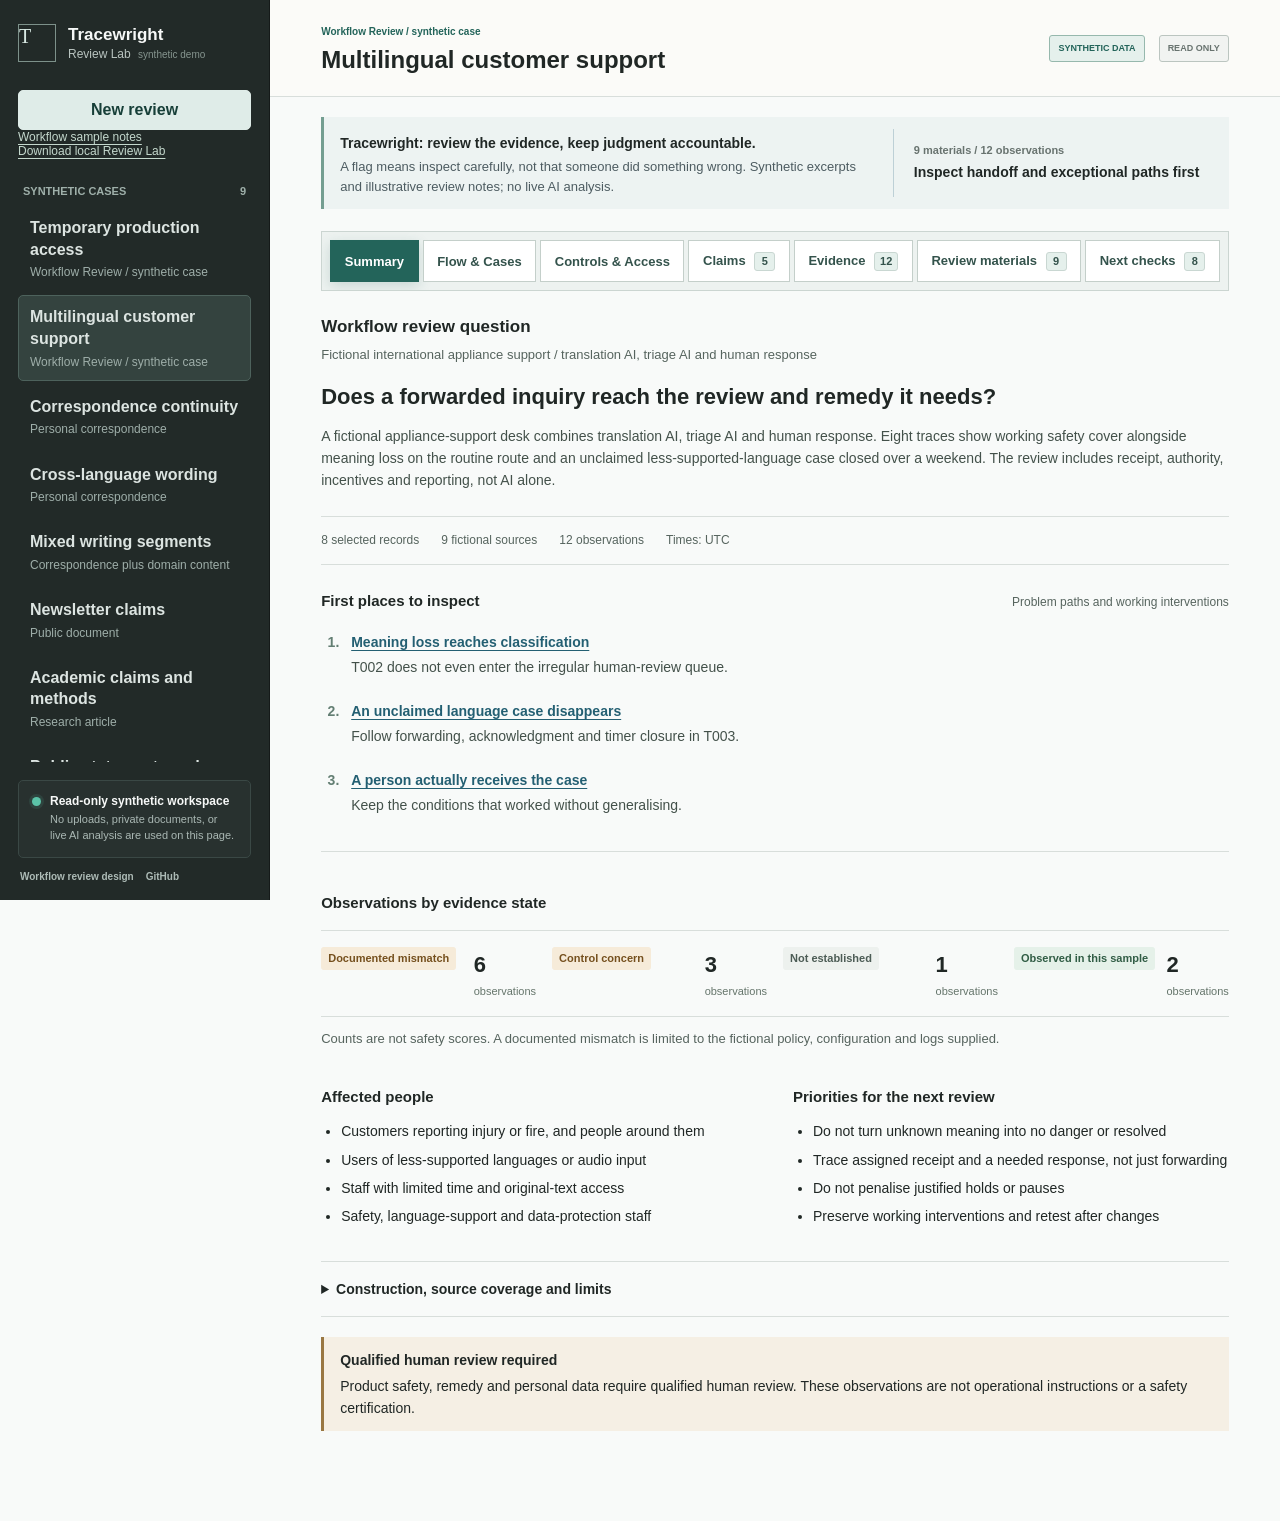
==== commit 65206279: "Publish English Review Lab for narrative and workflow review Add fictional support and production-ac" ====
--- a/demo/index.html
+++ b/demo/index.html
@@ -1,14 +1,14 @@
-<!doctype html>
-<html lang="en">
-<head>
-  <meta charset="utf-8">
-  <meta name="viewport" content="width=device-width, initial-scale=1">
-  <meta http-equiv="refresh" content="0; url=../">
-  <link rel="canonical" href="https://ayakoredon.github.io/tracewright-narrative-uncertainty-map/">
-  <title>Tracewright Public Demo</title>
-</head>
-<body>
-  <p><a href="../">Open the Tracewright read-only public demo</a></p>
-  <script>window.location.replace(`../${window.location.search}${window.location.hash}`);</script>
-</body>
-</html>
+<!doctype html>
+<html lang="en">
+<head>
+  <meta charset="utf-8">
+  <meta name="viewport" content="width=device-width, initial-scale=1">
+  <meta http-equiv="refresh" content="0; url=../">
+  <link rel="canonical" href="https://ayakoredon.github.io/tracewright-narrative-uncertainty-map/">
+  <title>Tracewright Public Demo</title>
+</head>
+<body>
+  <p><a href="../">Open the Tracewright read-only public demo</a></p>
+  <script>window.location.replace(`../${window.location.search}${window.location.hash}`);</script>
+</body>
+</html>
